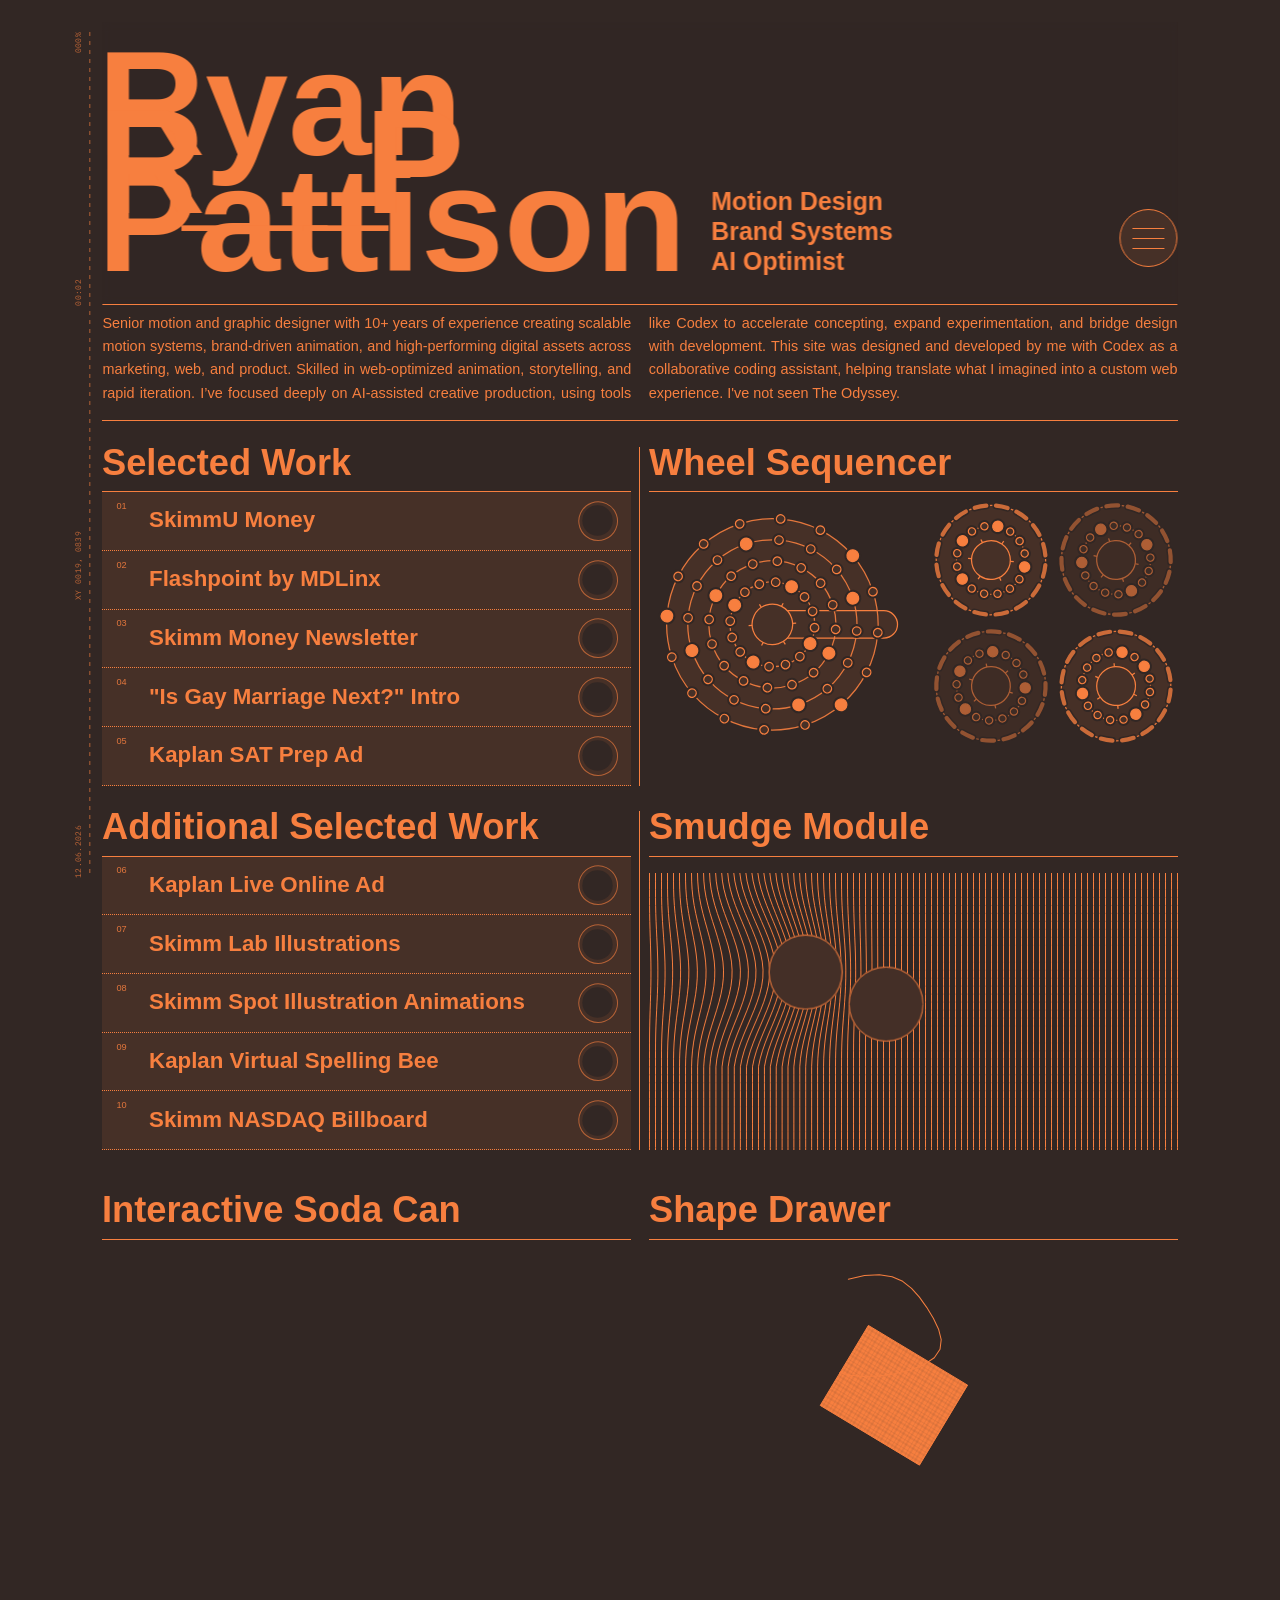
==== index.html @ eb26ec0b "Load Scroll" ====
<!DOCTYPE html>
<html lang="en" class="fonts-loading">
  <head>
    <meta charset="UTF-8" />
    <meta name="viewport" content="width=device-width, initial-scale=1.0" />
    <title>Ryan Pattison, Motion Graphic Designer</title>
    <meta
      name="description"
      content="Ryan Pattison is a motion graphic designer working across motion design, graphic design, and visual direction."
    />
    <meta property="og:title" content="Ryan Pattison, Motion Graphic Designer" />
    <meta
      property="og:description"
      content="Motion design, graphic design, and visual direction portfolio by Ryan Pattison."
    />
    <meta property="og:type" content="website" />
    <meta name="twitter:card" content="summary" />
    <meta name="twitter:title" content="Ryan Pattison, Motion Graphic Designer" />
    <meta
      name="twitter:description"
      content="Motion design, graphic design, and visual direction portfolio by Ryan Pattison."
    />
    <link rel="preconnect" href="https://fonts.googleapis.com" />
    <link rel="preconnect" href="https://fonts.gstatic.com" crossorigin />
    <link href="https://fonts.googleapis.com/css2?family=Inter:wght@400;700&display=swap" rel="stylesheet" />
    <link rel="stylesheet" href="./styles.css?v=safari-masthead-simplified-20260729m" />
    <script>
      (() => {
        const reveal = () => document.documentElement.classList.remove("fonts-loading");
        if (!document.fonts?.load) {
          reveal();
          return;
        }
        Promise.race([
          document.fonts.load('700 1em "Helvetica Neue"'),
          new Promise((resolve) => setTimeout(resolve, 1200)),
        ]).then(reveal, reveal);
      })();
    </script>
    <script src="./script.js?v=initial-scroll-reset-20260904a" defer></script>
    <script src="./cylinder-stage.bundle.js?v=restored-wireframe-bundle-20260714j" defer></script>
  </head>
  <body class="palette-enter">
    <main class="page" aria-label="Ryan Pattison vertical field prototype">
      <header class="masthead">
        <div class="masthead-copy">
          <h1>
            <span class="title-full">
              <span class="title-line title-line-ryan">Ryan</span>
              <span class="title-line title-line-pattison">Pattison</span>
            </span>
            <span class="title-compact" aria-hidden="true">R___P</span>
          </h1>
          <p>
            <span>Motion Design</span>
            <span>Brand Systems</span>
            <span>AI Optimist</span>
          </p>
          <button class="home-intro-toggle home-intro-toggle-inline" type="button" aria-expanded="false" aria-controls="home-intro-copy">
            <span class="home-intro-toggle-label">Bio</span>
            <span aria-hidden="true"></span>
            <span class="visually-hidden">Read more</span>
          </button>
        </div>
        <nav class="site-nav" aria-label="Site controls">
          <div class="palette-switcher" aria-label="Color schemes">
            <button
              class="palette-swatch"
              type="button"
              aria-label="Teal color scheme"
              aria-pressed="false"
              data-bg="#c4bcb0"
              data-ink="#3d3a35"
              data-line="#5b8b87"
            >
              <span style="background: #5b8b87"></span>
            </button>
            <button
              class="palette-swatch"
              type="button"
              aria-label="Clay color scheme"
              aria-pressed="false"
              data-bg="#b58f81"
              data-ink="#3d3a35"
              data-line="#3d3a35"
              style="background: #b58f81"
            >
              <span style="background: #3d3a35"></span>
            </button>
            <button
              class="palette-swatch"
              type="button"
              aria-label="Charcoal color scheme"
              aria-pressed="false"
              data-bg="#3b3a35"
              data-ink="#c4bcb0"
              data-line="#c4bcb0"
              data-glow="false"
              style="background: #3b3a35"
            >
              <span style="background: #c4bcb0"></span>
            </button>
            <button
              class="palette-swatch"
              type="button"
              aria-label="Gold color scheme"
              aria-pressed="true"
              data-bg="#322724"
              data-ink="#F77F3F"
              data-line="#F77F3F"
              style="background: #322724"
            >
              <span style="background: #F77F3F"></span>
            </button>
            <button
              class="palette-swatch"
              type="button"
              aria-label="Blue color scheme"
              aria-pressed="false"
              data-bg="#3152ca"
              data-ink="#d7d6d1"
              data-line="#d7d6d1"
              data-headline="#f8e86a"
              data-glow="false"
              style="background: #3152ca"
            >
              <span style="background: #f8e86a"></span>
            </button>
          </div>

          <button class="nav-menu" type="button" aria-label="Open site navigation" aria-expanded="false" aria-controls="site-menu-panel">
            <span></span>
            <span></span>
            <span></span>
          </button>
        </nav>
      </header>

      <section class="home-intro" aria-label="Ryan Pattison bio">
        <p id="home-intro-copy">
          Senior motion and graphic designer with 10+ years of experience creating scalable motion systems,
          brand-driven animation, and high-performing digital assets across marketing, web, and product. Skilled in
          web-optimized animation, storytelling, and rapid iteration. I’ve focused deeply on AI-assisted creative
          production, using tools like Codex to accelerate concepting, expand experimentation, and bridge design with
          development. This site was designed and developed by me with Codex as a collaborative coding assistant, helping
          translate what I imagined into a custom web experience. I've not seen The Odyssey.
        </p>
        <button class="home-intro-toggle home-intro-toggle-bottom" type="button" aria-expanded="false" aria-controls="home-intro-copy">
          <span aria-hidden="true"></span>
          <span class="visually-hidden">Read more</span>
        </button>
      </section>

      <section class="home-intro-shelf" aria-hidden="true">
        <div class="home-intro-shelf-roles">Motion Design, Brand Systems, AI Optimist</div>
        <div class="home-intro-shelf-bio">
          <p>
            <span>Senior motion and graphic designer with 10+ years of experience creating scalable</span>
            <span>motion systems, brand-driven animation, and high-performing digital assets across</span>
            <span>marketing, web, and product. Skilled in animation, storytelling, and rapid iteration.</span>
          </p>
          <p>
            <span>I’ve focused on AI-assisted creative production, using Codex to bridge design with</span>
            <span>development. This site was designed and developed by me with Codex, helping</span>
            <span>translate what I imagined into a custom web experience. I've not seen The Odyssey.</span>
          </p>
        </div>
      </section>

      <div class="home-feature-row">
        <section class="home-selected-list" aria-label="Selected work list">
          <div class="selected-work-heading home-selected-heading" aria-hidden="true">
            <h2 data-static-heading="true">Selected Work</h2>
          </div>

          <div class="home-selected-list-items">
            <a class="home-selected-list-item" href="./project.html?project=skimmu-money">
              <span class="home-selected-list-number">01</span>
              <span class="home-selected-list-title">SkimmU Money</span>
              <figure class="secondary-project-preview home-selected-preview" aria-hidden="true">
                <div class="secondary-project-preview-media"></div>
                <svg viewBox="0 0 100 100">
                  <circle class="preview-ring-trail" cx="50" cy="50" r="48"></circle>
                  <circle class="preview-ring-main" cx="50" cy="50" r="48"></circle>
                </svg>
              </figure>
            </a>
            <a class="home-selected-list-item" href="./project.html?project=flashpoint-mdlinx">
              <span class="home-selected-list-number">02</span>
              <span class="home-selected-list-title">Flashpoint by MDLinx</span>
              <figure class="secondary-project-preview home-selected-preview" aria-hidden="true">
                <div class="secondary-project-preview-media"></div>
                <svg viewBox="0 0 100 100">
                  <circle class="preview-ring-trail" cx="50" cy="50" r="48"></circle>
                  <circle class="preview-ring-main" cx="50" cy="50" r="48"></circle>
                </svg>
              </figure>
            </a>
            <a class="home-selected-list-item" href="./project.html?project=skimm-money-newsletter">
              <span class="home-selected-list-number">03</span>
              <span class="home-selected-list-title">Skimm Money Newsletter</span>
              <figure class="secondary-project-preview home-selected-preview" aria-hidden="true">
                <div class="secondary-project-preview-media"></div>
                <svg viewBox="0 0 100 100">
                  <circle class="preview-ring-trail" cx="50" cy="50" r="48"></circle>
                  <circle class="preview-ring-main" cx="50" cy="50" r="48"></circle>
                </svg>
              </figure>
            </a>
            <a class="home-selected-list-item" href="./project.html?project=interface-studies">
              <span class="home-selected-list-number">04</span>
              <span class="home-selected-list-title">"Is Gay Marriage Next?" Intro</span>
              <figure class="secondary-project-preview home-selected-preview" aria-hidden="true">
                <div class="secondary-project-preview-media"></div>
                <svg viewBox="0 0 100 100">
                  <circle class="preview-ring-trail" cx="50" cy="50" r="48"></circle>
                  <circle class="preview-ring-main" cx="50" cy="50" r="48"></circle>
                </svg>
              </figure>
            </a>
            <a class="home-selected-list-item" href="./project.html?project=launch-cutdowns">
              <span class="home-selected-list-number">05</span>
              <span class="home-selected-list-title">Kaplan SAT Prep Ad</span>
              <figure class="secondary-project-preview home-selected-preview" aria-hidden="true">
                <div class="secondary-project-preview-media"></div>
                <svg viewBox="0 0 100 100">
                  <circle class="preview-ring-trail" cx="50" cy="50" r="48"></circle>
                  <circle class="preview-ring-main" cx="50" cy="50" r="48"></circle>
                </svg>
              </figure>
            </a>
          </div>
        </section>

        <section class="home-additional-list" aria-label="Additional selected work list">
          <div class="selected-work-heading home-selected-heading" aria-hidden="true">
            <h2 data-static-heading="true">Additional Selected Work</h2>
          </div>

          <div class="home-selected-list-items">
            <a class="home-selected-list-item" href="./project.html?project=social-system">
              <span class="home-selected-list-number">06</span>
              <span class="home-selected-list-title">Kaplan Live Online Ad</span>
              <figure class="secondary-project-preview home-selected-preview" aria-hidden="true">
                <div class="secondary-project-preview-media"></div>
                <svg viewBox="0 0 100 100">
                  <circle class="preview-ring-trail" cx="50" cy="50" r="48"></circle>
                  <circle class="preview-ring-main" cx="50" cy="50" r="48"></circle>
                </svg>
              </figure>
            </a>
            <a class="home-selected-list-item" href="./project.html?project=brand-transitions">
              <span class="home-selected-list-number">07</span>
              <span class="home-selected-list-title">Skimm Lab Illustrations</span>
              <figure class="secondary-project-preview home-selected-preview" aria-hidden="true">
                <div class="secondary-project-preview-media"></div>
                <svg viewBox="0 0 100 100">
                  <circle class="preview-ring-trail" cx="50" cy="50" r="48"></circle>
                  <circle class="preview-ring-main" cx="50" cy="50" r="48"></circle>
                </svg>
              </figure>
            </a>
            <a class="home-selected-list-item" href="./project.html?project=event-graphics">
              <span class="home-selected-list-number">08</span>
              <span class="home-selected-list-title">Skimm Spot Illustration Animations</span>
              <figure class="secondary-project-preview home-selected-preview" aria-hidden="true">
                <div class="secondary-project-preview-media"></div>
                <svg viewBox="0 0 100 100">
                  <circle class="preview-ring-trail" cx="50" cy="50" r="48"></circle>
                  <circle class="preview-ring-main" cx="50" cy="50" r="48"></circle>
                </svg>
              </figure>
            </a>
            <a class="home-selected-list-item" href="./project.html?project=kaplan-virtual-spelling-bee">
              <span class="home-selected-list-number">09</span>
              <span class="home-selected-list-title">Kaplan Virtual Spelling Bee</span>
              <figure class="secondary-project-preview home-selected-preview" aria-hidden="true">
                <div class="secondary-project-preview-media"></div>
                <svg viewBox="0 0 100 100">
                  <circle class="preview-ring-trail" cx="50" cy="50" r="48"></circle>
                  <circle class="preview-ring-main" cx="50" cy="50" r="48"></circle>
                </svg>
              </figure>
            </a>
            <a class="home-selected-list-item" href="./project.html?project=editorial-motion">
              <span class="home-selected-list-number">10</span>
              <span class="home-selected-list-title">Skimm NASDAQ Billboard</span>
              <figure class="secondary-project-preview home-selected-preview" aria-hidden="true">
                <div class="secondary-project-preview-media"></div>
                <svg viewBox="0 0 100 100">
                  <circle class="preview-ring-trail" cx="50" cy="50" r="48"></circle>
                  <circle class="preview-ring-main" cx="50" cy="50" r="48"></circle>
                </svg>
              </figure>
            </a>
          </div>
        </section>

        <section class="home-wheel-module" aria-label="Wheel sequencer preview">
          <div class="selected-work-heading home-selected-heading" aria-hidden="true">
            <h2 data-static-heading="true">Wheel Sequencer</h2>
          </div>

          <a class="home-wheel-preview" href="./circular-drum-machine.html" aria-label="Open Wheel Sequencer">
            <div class="home-wheel-preview-canvas" data-wheel-preview aria-hidden="true"></div>
          </a>
        </section>

        <section class="home-selected-work" aria-label="Smudge module">
          <div class="selected-work-heading home-selected-heading" aria-hidden="true">
            <h2 data-static-heading="true"><a href="./smudge-module.html">Smudge Module</a></h2>
          </div>

          <section
            class="line-field"
            aria-label="Open Smudge Module"
            role="link"
            tabindex="0"
            data-smudge-link="./smudge-module.html"
          >
            <canvas class="smudge-canvas" aria-hidden="true"></canvas>
            <button class="portfolio-puck portfolio-puck-one home-smudge-puck" type="button" draggable="false" aria-label="Interactive smudge puck 1">
              <span class="puck-shell" aria-hidden="true"></span>
            </button>
            <button class="portfolio-puck portfolio-puck-two home-smudge-puck" type="button" draggable="false" aria-label="Interactive smudge puck 2">
              <span class="puck-shell" aria-hidden="true"></span>
            </button>
          </section>
        </section>

        <section class="playground-grid home-playground-grid" aria-label="Interactive studies">
          <section class="home-playground-module" aria-label="Interactive Soda Can">
            <div class="selected-work-heading home-selected-heading" aria-hidden="true">
              <h2 data-static-heading="true">Interactive Soda Can</h2>
            </div>

            <a class="playground-tile can-field" href="./wireframe-cylinder.html" aria-label="Open soda can playground" data-cylinder-mode="preview">
              <span class="playground-type-label" aria-hidden="true" style="--type-ch: 20ch; --type-steps: 20;">
                <span class="playground-type-text">Interactive Soda Can</span>
              </span>
              <canvas class="cylinder-canvas" aria-label="Rotating soda can preview"></canvas>
            </a>
          </section>

          <section class="home-playground-module" aria-label="Shape Drawer">
            <div class="selected-work-heading home-selected-heading" aria-hidden="true">
              <h2 data-static-heading="true">Shape Drawer</h2>
            </div>

            <a class="playground-tile shape-field" href="./shape-drawer.html" aria-label="Open shape drawing playground" data-shape-mode="preview">
              <span class="playground-type-label" aria-hidden="true" style="--type-ch: 12ch;">
                <span class="playground-type-text">Shape Drawer</span>
              </span>
              <svg class="shape-svg shape-preview-svg" aria-hidden="true" viewBox="0 0 360 360">
                <defs class="shape-preview-fallback">
                  <pattern id="shape-preview-pixel-fill" width="8" height="8" patternUnits="userSpaceOnUse">
                    <rect class="shape-pixel-fill-base" width="8" height="8"></rect>
                    <path class="shape-pixel-fill-grid" d="M0 0H8M0 0V8M4 0V8M0 4H8"></path>
                  </pattern>
                </defs>
                <path class="shape-preview-fallback shape-preview-trace shape-preview-trace-one" d="M78 103 L156 241 L20 239 L78 103"></path>
                <polygon class="shape-preview-fallback shape-preview-object shape-preview-object-one" points="78,103 156,241 20,239"></polygon>
                <path class="shape-preview-fallback shape-preview-trace shape-preview-trace-two" d="M212 84 L308 84 L309 180 L211 180 L212 84"></path>
                <rect class="shape-preview-fallback shape-preview-object shape-preview-object-two" x="211" y="84" width="98" height="96"></rect>
                <path class="shape-preview-fallback shape-preview-trace shape-preview-trace-three" d="M227 250 C232 212 286 201 308 231 C336 270 296 314 253 296 C235 288 223 271 227 250"></path>
                <ellipse class="shape-preview-fallback shape-preview-object shape-preview-object-three" cx="270" cy="255" rx="44" ry="42"></ellipse>
              </svg>
            </a>
          </section>
        </section>
      </div>
    </main>
    <span class="mobile-menu-mark" aria-hidden="true">
      <span></span>
      <span></span>
      <span></span>
    </span>
  </body>
</html>
---- styles.css ----
:root {
  --bg: #322724;
  --ink: #F77F3F;
  --line: #F77F3F;
  --headline: var(--line);
  --display-font: "Helvetica Neue", Helvetica, Arial, sans-serif;
  --body-font: "Helvetica Neue", Helvetica, Arial, sans-serif;
  --display-weight: 700;
  --stroke: 1px;
  --project-info-heading-size: clamp(1.561rem, 2.779vw, 2.779rem);
  --page-x: clamp(28px, 8vw, 132px);
  --page-top: clamp(54px, 5vw, 82px);
  --masthead-top: clamp(12px, 2vw, 22px);
  --masthead-spacer: clamp(96px, 10vw, 132px);
  --content-overhang: clamp(22px, 2.8vw, 48px);
  --line-step: clamp(5px, 0.48vw, 7px);
  --line-field-right-inset: 0px;
  --home-marquee-reclaim: clamp(58px, 5.7vw, 78px);
  --drum-clickable-fill: #463027;
  --masthead-frame-inset: clamp(10px, 1.05vw, 18px);
  --mobile-masthead-frame-inset: clamp(8px, 2.4vw, 12px);
}


@font-face {
  font-family: "IBM Plex Sans Variable";
  src: url("./assets/fonts/IBMPlexSans-VariableFont_wdth,wght.ttf") format("truetype");
  font-weight: 100 700;
  font-stretch: 75% 100%;
  font-style: normal;
  font-display: swap;
}

@font-face {
  font-family: "IBM Plex Mono";
  src: url("./assets/fonts/IBMPlexMono-Regular.ttf") format("truetype");
  font-weight: 400;
  font-style: normal;
  font-display: swap;
}

* {
  box-sizing: border-box;
}

html {
  min-height: 100%;
  overflow-x: clip;
  scrollbar-color: var(--line) var(--bg);
  scrollbar-width: thin;
}

::-webkit-scrollbar {
  width: 12px;
}

::-webkit-scrollbar-track {
  background: var(--bg);
}

::-webkit-scrollbar-thumb {
  border: 3px solid var(--bg);
  border-radius: 0;
  background: var(--line);
}

::-webkit-scrollbar-thumb:hover {
  background: var(--headline);
}

body {
  min-height: 100vh;
  margin: 0;
  overflow-x: clip;
  background: var(--bg);
  color: var(--ink);
  font-family: var(--body-font);
  font-weight: 400;
  transition: background-color 280ms ease;
}

h1,
h2,
h3,
.project-sticky-title,
.additional-creative h3 {
  -webkit-font-smoothing: antialiased;
  -moz-osx-font-smoothing: grayscale;
}

html.fonts-loading h1,
html.fonts-loading .masthead-copy p,
html.fonts-loading .selected-work-heading h2,
html.fonts-loading .site-menu-title,
html.fonts-loading .puck-label,
html.fonts-loading .playground-type-label,
html.fonts-loading .project-build-title,
html.fonts-loading .project-compact-title,
html.fonts-loading .project-hero h2,
html.fonts-loading .project-device-heading,
html.fonts-loading .project-process h3,
html.fonts-loading .module-one-process-title,
html.fonts-loading .project-overview-copy h3,
html.fonts-loading .module-one-title,
html.fonts-loading .additional-creative h3 {
  visibility: hidden;
}

.page {
  width: min(100% - (var(--page-x) * 2), 1320px);
  margin: 0 auto;
  padding: var(--page-top) 0 clamp(48px, 7vw, 96px);
}

.page > :not(.masthead) {
  width: 100%;
  margin-right: 0;
  margin-left: 0;
}

.data-rail {
  position: fixed;
  left: calc((100vw - min(100% - (var(--page-x) * 2), 1320px)) / 2 - clamp(10px, 1.1vw, 18px) - 5px);
  top: var(--data-rail-top, var(--masthead-top));
  height: var(--data-rail-initial-height, calc(100svh - var(--data-rail-top, var(--masthead-top)) - var(--masthead-top)));
  z-index: 12;
  display: flex;
  flex-direction: column;
  align-items: center;
  justify-content: space-between;
  color: var(--line);
  font-family: "IBM Plex Mono", "Courier New", monospace;
  font-size: clamp(0.48rem, 0.58vw, 0.62rem);
  font-weight: 400;
  letter-spacing: 0.04em;
  line-height: 1;
  opacity: 0.72;
  pointer-events: none;
  text-transform: none;
  transform: translateX(-100%);
  transition:
    color 280ms ease,
    opacity 180ms ease;
}

.data-rail::after {
  content: "";
  position: absolute;
  top: 0;
  right: calc(clamp(10px, 1.1vw, 18px) * -0.5);
  width: var(--stroke);
  height: 100%;
  background: repeating-linear-gradient(
    to bottom,
    var(--line) 0 4px,
    transparent 4px 9px
  );
  background-size: var(--stroke) 9px;
  opacity: 0.9;
  animation: data-rail-dash-flow 900ms linear infinite;
}

.data-rail span {
  display: block;
  height: auto;
  text-orientation: mixed;
  writing-mode: vertical-rl;
  transform: rotate(180deg);
  white-space: nowrap;
}

@keyframes data-rail-dash-flow {
  to {
    background-position: 0 9px;
  }
}

.masthead {
  position: fixed;
  top: var(--masthead-top);
  left: 50%;
  z-index: 10;
  display: flex;
  width: min(100% - (var(--page-x) * 2), 1320px);
  align-items: center;
  justify-content: space-between;
  gap: clamp(16px, 2.4vw, 32px);
  min-height: clamp(58px, 6vw, 78px);
  margin: 0 0 clamp(12px, 2vw, 22px);
  padding: clamp(8px, 1.1vw, 15px) 0;
  border-top: 0;
  border-bottom: var(--stroke) solid var(--line);
  background: color-mix(in srgb, var(--bg) 75%, transparent);
  backdrop-filter: blur(5px);
  -webkit-backdrop-filter: blur(5px);
  backface-visibility: hidden;
  contain: layout paint;
  isolation: isolate;
  transition:
    background-color 280ms ease,
    border-color 280ms ease,
    min-height 360ms cubic-bezier(0.76, 0, 0.24, 1),
    padding 360ms cubic-bezier(0.76, 0, 0.24, 1);
  transform: translate3d(-50%, 0, 0);
  will-change: min-height, padding;
}

body.is-scrolled .masthead {
  top: var(--masthead-top);
  min-height: 0;
  padding: clamp(9px, 1.15vw, 14px) 0;
  border-top: var(--stroke) solid var(--line);
}

body:not(.project-page):not(.playground-page).is-scrolled .masthead {
  min-height: clamp(72px, 7.4vw, 98px);
  padding: clamp(10px, 1.25vw, 16px) 0;
}

body:not(.project-page):not(.playground-page) {
  --masthead-spacer: clamp(175px, calc(27vw - 35px), 345px);
}

body:not(.project-page):not(.playground-page):not(.is-scrolled) .masthead {
  min-height: clamp(145px, calc(26vw - 35px), 315px);
  align-items: end;
  padding: clamp(8px, 1vw, 14px) 0 clamp(18px, 2vw, 28px);
}

body:not(.project-page):not(.playground-page):not(.is-scrolled) .masthead-copy {
  align-items: end;
  gap: clamp(15px, 2vw, 24px);
  overflow: visible;
}

body:not(.project-page):not(.playground-page):not(.is-scrolled) h1 {
  flex: 0 0 7.15ch;
  width: 7.15ch;
  font-size: clamp(4.55rem, 12.28vw, 11.09rem);
  line-height: 0.78;
  white-space: normal;
}

body:not(.project-page):not(.playground-page):not(.is-scrolled) .title-full {
  display: block;
  width: 7.15ch;
}

body:not(.project-page):not(.playground-page):not(.is-scrolled) .masthead-copy p {
  flex: 0 1 clamp(320px, 32vw, 480px);
  display: grid;
  gap: 0.12em;
  padding-bottom: 0.36em;
  overflow: visible;
  font-size: clamp(1.16rem, 1.95vw, 1.67rem);
  line-height: 1.08;
  text-overflow: clip;
  white-space: normal;
  transform: translate(12px, 5px);
}

body:not(.project-page):not(.playground-page):not(.is-scrolled) .masthead-copy p span {
  display: block;
}

body:not(.project-page):not(.playground-page):not(.is-scrolled) .site-nav {
  align-self: end;
  padding-bottom: clamp(6px, 0.9vw, 14px);
}

.home-intro {
  margin: 0 0 max(0px, calc(clamp(18px, 2vw, 32px) - 15px));
  padding: 0 0 clamp(12px, 1.2vw, 20px);
  border-bottom: var(--stroke) solid var(--line);
  transition:
    transform 360ms cubic-bezier(0.76, 0, 0.24, 1),
    opacity 240ms ease;
  transform-origin: center top;
}

.home-intro p {
  column-count: 2;
  column-gap: clamp(17px, 1.38vw, 24px);
  margin: 0;
  color: var(--line);
  font-family: var(--body-font);
  font-size: clamp(0.847rem, 1.127vw, 1.059rem);
  font-weight: 400;
  line-height: 1.62;
  letter-spacing: 0;
  text-align: justify;
  text-align-last: left;
  text-justify: inter-word;
}

.home-intro-toggle {
  display: none;
}

.home-intro-shelf {
  position: fixed;
  top: calc(var(--masthead-bottom) - var(--stroke));
  left: var(--masthead-left, var(--page-x));
  z-index: 44;
  width: var(--masthead-width, 1320px);
  margin: 0;
  display: grid;
  grid-template-columns: max-content max-content;
  gap: clamp(16px, 1.2vw, 24px);
  align-items: center;
  justify-content: start;
  min-height: clamp(58px, 4.45vw, 76px);
  padding: clamp(11px, 1.05vw, 16px) 0 clamp(13px, 1.18vw, 18px);
  border-top: 0;
  border-bottom: var(--stroke) solid var(--line);
  background: color-mix(in srgb, var(--bg) 75%, transparent);
  backdrop-filter: blur(5px);
  -webkit-backdrop-filter: blur(5px);
  backface-visibility: hidden;
  contain: layout paint;
  isolation: isolate;
  overflow: hidden;
  opacity: 0;
  pointer-events: none;
  transform: translateY(-8px);
  transition:
    opacity 220ms ease,
    transform 360ms cubic-bezier(0.76, 0, 0.24, 1);
}

.home-intro-shelf-roles {
  display: block;
  color: var(--line);
  font-family: var(--display-font);
  font-size: clamp(1.06rem, 1.62vw, 1.48rem);
  font-weight: 700;
  line-height: 1.05;
  letter-spacing: 0;
  white-space: nowrap;
  opacity: 0.98;
}

.home-intro-shelf-bio {
  display: grid;
  grid-template-columns: repeat(2, max-content);
  gap: clamp(10px, 0.9vw, 16px);
  width: auto;
  max-height: none;
  overflow: hidden;
  opacity: 0.95;
}

.home-intro-shelf-bio p {
  margin: 0;
  color: var(--line);
  font-family: var(--body-font);
  font-size: clamp(0.18rem, 0.25vw, 0.27rem);
  font-weight: 400;
  line-height: 1.12;
  letter-spacing: 0;
  text-align: justify;
  text-align-last: left;
  text-justify: inter-word;
  overflow: hidden;
}

.home-intro-shelf-bio p span {
  display: block;
  width: 100%;
  text-align: justify;
  text-align-last: justify;
  text-justify: inter-word;
  white-space: nowrap;
}

.home-intro-shelf-bio p:last-child span:last-child {
  text-align-last: left;
}

html.is-safari .masthead {
  transition:
    background-color 220ms ease,
    border-color 220ms ease;
  will-change: auto;
}

html.is-safari .home-intro-shelf {
  transition:
    opacity 240ms ease,
    transform 280ms cubic-bezier(0.76, 0, 0.24, 1);
  will-change: opacity, transform;
}

html.is-safari .title-full,
html.is-safari .title-compact,
html.is-safari h1,
html.is-safari .masthead-copy p,
html.is-safari .site-nav,
html.is-safari .nav-menu {
  transition-duration: 280ms;
}

html.is-safari body.is-safari-restoring-home:not(.project-page):not(.playground-page) .masthead {
  align-items: end;
}

html.is-safari body.is-safari-restoring-home:not(.project-page):not(.playground-page) .masthead-copy {
  align-items: end;
}

html.is-safari body.is-safari-restoring-home:not(.project-page):not(.playground-page) h1 {
  line-height: 0.78 !important;
  transform: translate3d(0, 0, 0) !important;
  transition: none;
}

html.is-safari body.is-safari-restoring-home:not(.project-page):not(.playground-page) .title-full {
  opacity: 1 !important;
  line-height: inherit !important;
  transform: translate3d(0, 0, 0) scale(1) !important;
  transition:
    opacity 160ms ease,
    transform 300ms cubic-bezier(0.76, 0, 0.24, 1);
}

html.is-safari body.is-safari-restoring-home:not(.project-page):not(.playground-page) .title-compact {
  opacity: 0 !important;
  transform: translate3d(0, 0, 0) scale(0.78) !important;
  transition:
    opacity 140ms ease,
    transform 240ms cubic-bezier(0.76, 0, 0.24, 1);
}

html.is-safari body.is-safari-restoring-home:not(.project-page):not(.playground-page) .site-nav {
  align-self: end;
}

@media (min-width: 901px) {
  html.is-safari body:not(.project-page):not(.playground-page).is-scrolled .masthead {
    height: clamp(72px, 7.4vw, 98px);
    min-height: clamp(72px, 7.4vw, 98px);
  }

  html.is-safari body.is-scrolled:not(.project-page):not(.playground-page):not(.drum-page) .home-intro-shelf {
    top: calc(var(--masthead-top) + clamp(72px, 7.4vw, 98px)) !important;
  }

  html.is-safari body.is-safari-restoring-home:not(.project-page):not(.playground-page) .masthead {
    height: clamp(145px, calc(26vw - 35px), 315px);
    max-height: clamp(145px, calc(26vw - 35px), 315px);
    overflow: hidden;
  }
}

@media (min-width: 1025px) {
  html.is-safari body.is-safari-restoring-home:not(.project-page):not(.playground-page) h1 {
    transform: translate3d(-5px, 0, 0) !important;
  }

  html.is-safari body.is-safari-restoring-home:not(.project-page):not(.playground-page) .masthead {
    height: clamp(138px, calc(24.7vw - 33px), 299px);
    max-height: clamp(138px, calc(24.7vw - 33px), 299px);
  }
}

.home-feature-row {
  --home-module-gap: clamp(17px, 1.38vw, 24px);
  display: grid;
  grid-template-columns: minmax(0, 1fr) minmax(0, 1fr);
  column-gap: var(--home-module-gap);
  row-gap: clamp(20px, 2.2vw, 36px);
  align-items: start;
  margin-top: 0;
}

.home-selected-list,
.home-additional-list {
  position: relative;
  grid-column: 1;
  width: 100%;
}

.home-selected-list::after,
.home-additional-list::after {
  content: "";
  position: absolute;
  top: 0;
  right: calc(var(--home-module-gap) / -2);
  bottom: 0;
  width: var(--stroke);
  background: var(--line);
  pointer-events: none;
}

.home-selected-list {
  grid-row: 1;
  transform: translateY(15px);
}

.home-additional-list {
  grid-row: 2;
}

.home-selected-work {
  grid-column: 2;
  grid-row: 2;
  align-self: stretch;
  display: flex;
  flex-direction: column;
  width: 100%;
  margin-top: 0;
}

.home-wheel-module {
  grid-column: 2;
  grid-row: 1;
  width: 100%;
  transform: translateY(15px);
}

.home-playground-grid {
  grid-column: 1 / -1;
  grid-row: 3;
}

.selected-work-heading.home-selected-heading {
  display: block;
  margin: 0 0 clamp(8px, 0.9vw, 14px);
  padding: 0;
  border: 0;
  background: none;
  overflow: visible;
}

.selected-work-heading.home-selected-heading h2 {
  display: block;
  width: auto;
  min-width: 0;
  color: var(--line);
  font-size: clamp(1.592rem, 2.834vw, 2.834rem);
  animation: none;
}

.selected-work-heading.home-selected-heading h2 a {
  color: inherit;
  text-decoration: none;
}

.home-selected-list-items {
  display: grid;
  gap: 0;
  border-top: var(--stroke) solid var(--line);
}

.home-selected-list-item {
  position: relative;
  display: grid;
  grid-template-columns: clamp(18px, 1.7vw, 26px) minmax(0, 1fr) clamp(28px, 3.2vw, 40px);
  gap: clamp(8px, 0.85vw, 14px);
  align-items: center;
  min-height: clamp(33px, 3.75vw, 50px);
  padding: clamp(6px, 0.68vw, 10px) 13px clamp(6px, 0.68vw, 10px) 14px;
  border-bottom: var(--stroke) dotted var(--line);
  background: var(--drum-clickable-fill, #463027);
  color: var(--line);
  text-decoration: none;
  overflow: hidden;
  cursor: pointer;
}

.home-selected-list-item::before,
.home-selected-list-item::after {
  content: "";
  position: absolute;
  inset: 0;
  z-index: 0;
  background:
    repeating-linear-gradient(
      90deg,
      color-mix(in srgb, var(--line) 18%, transparent) 0 var(--stroke),
      transparent var(--stroke) var(--line-step)
    );
  clip-path: inset(0 100% 0 0);
  opacity: 0;
  pointer-events: none;
}

.home-selected-list-item::after {
  background:
    repeating-linear-gradient(
      90deg,
      transparent 0 calc(var(--line-step) * 0.5),
      color-mix(in srgb, var(--line) 12%, transparent) calc(var(--line-step) * 0.5) calc(var(--line-step) * 0.5 + var(--stroke)),
      transparent calc(var(--line-step) * 0.5 + var(--stroke)) var(--line-step)
    );
}

.home-selected-list-item > * {
  position: relative;
  z-index: 1;
}

.home-selected-list-title {
  display: block;
  min-width: 0;
  overflow-wrap: anywhere;
  font-family: var(--display-font);
  font-size: clamp(0.918rem, 1.743vw, 1.743rem);
  font-weight: var(--display-weight);
  line-height: 0.94;
  letter-spacing: 0;
  transform: scale(1);
  transform-origin: left center;
  transition: transform 620ms cubic-bezier(0.76, 0, 0.24, 1);
}

.home-selected-list-number {
  align-self: start;
  display: block;
  padding-top: 0.12em;
  font-family: "Helvetica Neue", Helvetica, Arial, sans-serif;
  font-size: clamp(0.4rem, 0.72vw, 0.72rem);
  font-weight: 300;
  line-height: 1;
  color: var(--line);
  opacity: 0.88;
  letter-spacing: 0;
}

.home-selected-preview {
  justify-self: end;
  grid-column: 3;
  width: clamp(25px, 2.8vw, 36px);
  margin: 0;
}

.home-selected-list-item:hover,
.home-selected-list-item:focus-visible {
  outline: 0;
}

.home-selected-list-item:hover::before,
.home-selected-list-item:focus-visible::before {
  animation: selected-row-line-cascade 560ms cubic-bezier(0.76, 0, 0.24, 1) both;
}

.home-selected-list-item:hover::after,
.home-selected-list-item:focus-visible::after {
  animation: selected-row-line-cascade-offset 660ms cubic-bezier(0.76, 0, 0.24, 1) 80ms both;
}

.home-selected-list-item:hover .home-selected-list-title,
.home-selected-list-item:focus-visible .home-selected-list-title {
  transform: scale(0.94);
}

@keyframes selected-row-line-cascade {
  0% {
    clip-path: inset(0 100% 0 0);
    opacity: 0;
    transform: translateY(-12%);
  }

  18% {
    opacity: 1;
  }

  62% {
    transform: translateY(5%);
  }

  100% {
    clip-path: inset(0 0 0 0);
    opacity: 1;
    transform: translateY(0);
  }
}

@keyframes selected-row-line-cascade-offset {
  0% {
    clip-path: inset(0 100% 0 0);
    opacity: 0;
    transform: translateY(-22%) translateX(calc(var(--line-step) * 0.5));
  }

  24% {
    opacity: 1;
  }

  65% {
    transform: translateY(7%) translateX(calc(var(--line-step) * -0.2));
  }

  100% {
    clip-path: inset(0 0 0 0);
    opacity: 1;
    transform: translateY(0) translateX(0);
  }
}

.home-wheel-preview {
  display: block;
  width: 100%;
  height: clamp(260px, 24vw, 390px);
  border-top: var(--stroke) solid var(--line);
  color: var(--line);
  overflow: hidden;
  text-decoration: none;
  cursor: pointer;
}

.home-wheel-preview-canvas,
.home-wheel-preview-svg {
  display: block;
  width: 100%;
  height: 100%;
}

.home-wheel-preview-svg {
  overflow: visible;
}

.home-wheel-preview-ring,
.home-wheel-preview-halo,
.home-wheel-preview-note,
.home-wheel-preview-pad-halo,
.home-wheel-preview-pad,
.home-wheel-preview-handle,
.home-wheel-preview-cog circle,
.home-wheel-preview-cog line {
  vector-effect: non-scaling-stroke;
}

.home-wheel-preview-ring,
.home-wheel-preview-halo,
.home-wheel-preview-note,
.home-wheel-preview-pad-halo,
.home-wheel-preview-pad,
.home-wheel-preview-background,
.home-wheel-preview-cog circle,
.home-wheel-preview-cog line,
.home-wheel-preview-handle {
  stroke: currentColor;
  stroke-width: 1.25;
}

.home-wheel-preview-ring,
.home-wheel-preview-note,
.home-wheel-preview-pad-halo,
.home-wheel-preview-pad,
.home-wheel-preview-cog line {
  fill: none;
}

.home-wheel-preview-background {
  fill: var(--drum-clickable-fill, #463027);
  stroke: none;
}

.home-wheel-preview-cog circle {
  fill: var(--bg);
}

.home-wheel-preview-cog-drum circle {
  fill: var(--drum-clickable-fill, #463027);
}

.home-wheel-preview-cog-synth circle {
  fill: var(--drum-clickable-fill, #463027);
}

.home-wheel-preview-ring {
  opacity: 0.9;
}

.home-wheel-preview-note {
  fill: var(--drum-clickable-fill, #463027);
}

.home-wheel-preview-halo {
  fill: var(--bg);
  stroke: none;
}

.home-wheel-preview-note.is-active {
  fill: currentColor;
}

.home-wheel-preview-pad {
  stroke-linecap: round;
  stroke-width: 4.2;
  opacity: 0.78;
}

.home-wheel-preview-pad-halo {
  stroke: var(--bg);
  stroke-linecap: round;
  stroke-width: 7.2;
}

.home-wheel-preview-pad.is-active {
  stroke: currentColor;
  opacity: 1;
}

.home-wheel-preview-handle {
  fill: var(--drum-clickable-fill, #463027);
}

.home-wheel-preview-cog {
  color: var(--line);
}

.home-selected-work .line-field {
  --home-smudge-top-gap: 16px;
  flex: 1 1 auto;
  height: auto;
  min-height: clamp(170px, 18.2vw, 252px);
  border-top: var(--stroke) solid var(--line);
  overflow: hidden;
}

.home-selected-work .line-field[data-smudge-link] {
  cursor: pointer;
}

.home-selected-work .line-field[data-smudge-link]:focus-visible {
  outline: var(--stroke) solid var(--line);
  outline-offset: 4px;
}

.home-selected-work .smudge-canvas {
  left: 0;
  width: 100%;
}

.home-selected-work .portfolio-puck {
  --leader-length: clamp(42px, 6vw, 84px);
  --leader-run: clamp(30px, 4.3vw, 60px);
  width: clamp(54px, 6vw, 92px);
  padding: 0;
  border-color: transparent;
  font: inherit;
  appearance: none;
  cursor: grab;
}

.home-selected-work .portfolio-puck-one {
  left: 30%;
  top: 39%;
}

.home-selected-work .portfolio-puck-two {
  left: 67%;
  top: 64%;
}

.home-selected-work .portfolio-puck::before,
.home-selected-work .puck-label {
  display: none;
}

.home-selected-work .portfolio-puck::after {
  display: block;
  inset: -12%;
}

.home-selected-work .portfolio-puck:hover::after,
.home-selected-work .portfolio-puck:focus-visible::after {
  opacity: 1;
  scale: 1;
  animation: puck-orbit-ring 1800ms linear infinite;
}

.home-selected-work .puck-shell {
  background: color-mix(in srgb, var(--drum-clickable-fill, #463027) 88%, var(--bg));
  border-color: var(--line);
}

.smudge-page .masthead + .smudge-detail {
  margin-top: max(
    0px,
    calc(var(--masthead-spacer) + var(--masthead-top) - var(--page-top) - clamp(12px, 1vw, 20px))
  );
}

.smudge-detail {
  display: grid;
  gap: clamp(10px, 1.1vw, 18px);
}

.smudge-detail-copy {
  display: block;
  padding-bottom: clamp(8px, 0.9vw, 14px);
  border-bottom: var(--stroke) solid var(--line);
}

.smudge-detail-copy h2 {
  margin: 0;
  color: var(--line);
  font-family: var(--display-font);
  font-size: clamp(2.2rem, 5vw, 5.2rem);
  font-weight: var(--display-weight);
  line-height: 0.92;
  letter-spacing: 0;
}

.smudge-page .line-field {
  height: clamp(520px, calc(100svh - var(--masthead-bottom, 96px) - clamp(112px, 12vw, 180px)), 820px);
  min-height: 420px;
  overflow: hidden;
  touch-action: none;
}

.smudge-page .portfolio-puck {
  padding: 0;
  border-color: transparent;
  font: inherit;
  appearance: none;
}

.smudge-page .portfolio-puck::before,
.smudge-page .puck-label {
  display: none;
}

.smudge-page .puck-shell {
  background: color-mix(in srgb, var(--drum-clickable-fill, #463027) 88%, var(--bg));
  border-color: var(--line);
}

.smudge-page .portfolio-puck::after {
  inset: -12%;
}

@media (hover: none), (max-width: 700px) {
  .home-selected-work .portfolio-puck.is-puck-ready::after {
    animation:
      mobile-puck-orbit-on 360ms cubic-bezier(0.22, 1, 0.36, 1) calc(var(--puck-reveal-delay, 180ms) + 500ms) both,
      puck-orbit-ring 1800ms linear calc(var(--puck-reveal-delay, 180ms) + 860ms) infinite;
  }
}

@media (min-width: 1025px) {
  body:not(.project-page):not(.playground-page) {
    --masthead-spacer: clamp(166px, calc(25.65vw - 33px), 328px);
  }

  body:not(.project-page):not(.playground-page):not(.is-scrolled) .masthead {
    min-height: clamp(138px, calc(24.7vw - 33px), 299px);
  }

  body:not(.project-page):not(.playground-page):not(.is-scrolled) .masthead-copy {
    gap: 15px;
  }

  body:not(.project-page):not(.playground-page):not(.is-scrolled) h1 {
    font-size: clamp(4.323rem, 11.666vw, 10.536rem);
    transform: translateX(-5px);
  }

  body:not(.project-page):not(.playground-page):not(.is-scrolled) .masthead-copy p {
    transform: translateY(5px);
  }
}

@media (min-width: 901px) {
  body.is-scrolled:not(.project-page):not(.playground-page):not(.drum-page) .home-intro {
    opacity: 0;
    pointer-events: none;
    transform: translateY(-12px) scale(0.985);
  }

  body.is-scrolled:not(.project-page):not(.playground-page):not(.drum-page) .home-intro-shelf {
    opacity: 1;
    transform: translateY(0);
  }

  body.is-scrolled:not(.project-page):not(.playground-page):not(.drum-page) .masthead,
  body.is-scrolled:not(.project-page):not(.playground-page):not(.drum-page) .home-intro-shelf {
    border-right: var(--stroke) solid var(--line);
    border-left: var(--stroke) solid var(--line);
    padding-right: var(--masthead-frame-inset);
    padding-left: var(--masthead-frame-inset);
  }
}

@media (max-width: 900px) {
  .home-intro-shelf {
    display: none;
  }

  .home-intro {
    position: fixed;
    top: var(--masthead-bottom, calc(var(--masthead-top) + 112px));
    left: var(--masthead-left, var(--page-x));
    z-index: 39;
    width: var(--masthead-width, calc(var(--visual-width, 100vw) - (var(--page-x) * 2)));
    margin-bottom: 0;
    padding-bottom: 0;
    border-bottom: 0;
    opacity: 0;
    overflow: hidden;
    pointer-events: none;
    transform: translateY(-10px) scaleY(0.96);
    transform-origin: top right;
    clip-path: inset(0 0 100% 0);
    transition:
      clip-path 320ms cubic-bezier(0.76, 0, 0.24, 1),
      opacity 160ms ease,
      transform 320ms cubic-bezier(0.76, 0, 0.24, 1);
  }

  .home-intro.is-expanded,
  .home-intro.is-collapsing {
    margin-bottom: 0;
    padding: clamp(8px, 2.2vw, 12px) var(--mobile-masthead-frame-inset) clamp(12px, 2.8vw, 16px);
    border-right: var(--stroke) solid var(--line);
    border-left: var(--stroke) solid var(--line);
    border-bottom: var(--stroke) solid var(--line);
    background: color-mix(in srgb, var(--bg) 75%, transparent);
    backdrop-filter: blur(5px);
    -webkit-backdrop-filter: blur(5px);
    pointer-events: auto;
    max-height: calc(100dvh - var(--masthead-bottom, calc(var(--masthead-top) + 112px)) - 18px);
    overflow-y: auto;
  }

  .home-intro.is-expanded {
    opacity: 1;
    transform: translateY(0) scaleY(1);
    clip-path: inset(0 0 0 0);
  }

  .home-intro.is-collapsing {
    opacity: 0;
    pointer-events: none;
    transform: translateY(-10px) scaleY(0.96);
    clip-path: inset(0 0 100% 0);
  }

  .home-intro p {
    --home-intro-mobile-line-height: 1.62;
    column-count: 1;
    white-space: normal;
    overflow-wrap: normal;
    line-height: var(--home-intro-mobile-line-height);
    text-align: justify;
    text-align-last: left;
    text-justify: inter-word;
    max-height: 0;
    overflow: hidden;
    transition: opacity 180ms ease, transform 220ms cubic-bezier(0.76, 0, 0.24, 1);
    opacity: 0;
    transform: translateY(-6px);
  }

  .home-intro:not(.is-expanded) p {
    display: block;
    max-height: 0;
    overflow: hidden;
  }

  .home-intro:not(.is-expanded)::after {
    content: none;
  }

  .home-intro.is-expanded p,
  .home-intro.is-collapsing p {
    max-height: none;
    overflow: visible;
    opacity: 1;
    transform: translateY(0);
  }

  .home-intro-toggle {
    display: none;
    place-items: center;
    width: 28px;
    aspect-ratio: 1;
    margin: clamp(4px, 1.25vw, 6px) 0 0 auto;
    padding: 0;
    border: var(--stroke) solid var(--line);
    border-radius: 50%;
    background: var(--drum-clickable-fill, #463027);
    color: var(--line);
    cursor: pointer;
    position: relative;
    z-index: 2;
  }

  .home-intro:not(.is-expanded) .home-intro-toggle {
    display: none;
  }

  .home-intro.is-expanded .home-intro-toggle-bottom {
    display: none;
  }

  .home-intro-toggle span[aria-hidden="true"] {
    position: relative;
    display: block;
    width: 12px;
    height: 12px;
  }

  .home-intro-toggle-label {
    display: none;
  }

  .home-intro-toggle span[aria-hidden="true"]::before,
  .home-intro-toggle span[aria-hidden="true"]::after {
    content: "";
    position: absolute;
    left: 50%;
    top: 50%;
    width: 12px;
    height: var(--stroke);
    background: currentColor;
    transform: translate(-50%, -50%);
  }

  .home-intro-toggle span[aria-hidden="true"]::after {
    transform: translate(-50%, -50%) rotate(90deg);
    transition: transform 180ms ease;
  }

  .home-intro.is-expanded .home-intro-toggle span[aria-hidden="true"]::after {
    transform: translate(-50%, -50%) rotate(0deg);
  }

  .home-feature-row {
    grid-template-columns: 1fr;
    column-gap: 0;
  }

  .home-selected-list::after,
  .home-additional-list::after {
    display: none;
  }

  .home-selected-list,
  .home-additional-list,
  .home-wheel-module,
  .home-playground-grid {
    grid-column: 1;
    grid-row: auto;
  }

  .home-selected-list {
    order: 1;
  }

  .home-wheel-module {
    order: 2;
    margin-top: 10px;
  }

  .home-additional-list {
    order: 3;
  }

  .home-selected-work {
    order: 4;
  }

  .home-playground-grid {
    order: 5;
  }

  .home-wheel-preview {
    height: clamp(240px, 58vw, 380px);
  }

  .home-selected-work {
    grid-column: 1;
    grid-row: auto;
    display: block;
  }

  .home-selected-work .line-field {
    display: block;
    flex: none;
    height: clamp(210px, 50vw, 320px);
    min-height: 0;
  }
}

.masthead + * {
  margin-top: max(
    0px,
    calc(var(--masthead-spacer) + var(--masthead-top) - var(--page-top) + clamp(16px, 1.4vw, 28px))
  );
}

.masthead + .home-intro {
  margin-top: max(
    0px,
    calc(var(--masthead-spacer) + var(--masthead-top) - var(--page-top) - clamp(4px, 0.45vw, 10px))
  );
}

.masthead + .selected-work-heading {
  margin-top: max(
    0px,
    calc(var(--masthead-spacer) + var(--masthead-top) - var(--page-top) + clamp(16px, 1.4vw, 28px) - 28px)
  );
}

@media (max-width: 900px) {
  .masthead + .home-intro {
    margin-top: 0 !important;
  }

  body:not(.project-page):not(.playground-page) .home-feature-row {
    margin-top: max(
      0px,
      calc(var(--masthead-spacer) + var(--masthead-top) - var(--page-top) + clamp(16px, 1.4vw, 28px))
    );
  }
}

.masthead-copy {
  display: flex;
  flex: 1 1 auto;
  min-width: 0;
  align-items: baseline;
  gap: clamp(12px, 1.4vw, 20px);
  overflow: visible;
}

h1 {
  display: inline-grid;
  width: 14ch;
  align-items: center;
  margin: 0;
  color: var(--headline);
  font-family: var(--display-font);
  font-size: clamp(1.757rem, 3.479vw, 3.815rem);
  font-weight: var(--display-weight);
  line-height: 1;
  letter-spacing: 0;
  white-space: nowrap;
  transition:
    font-size 360ms cubic-bezier(0.76, 0, 0.24, 1),
    line-height 360ms cubic-bezier(0.76, 0, 0.24, 1),
    width 380ms cubic-bezier(0.76, 0, 0.24, 1);
  transform-origin: left top;
}

body.is-scrolled h1 {
  width: 3.2ch;
  font-size: var(--project-info-heading-size);
}

.home-link {
  display: inline-grid;
  position: relative;
  align-items: center;
  width: 100%;
  color: inherit;
  overflow: visible;
  text-decoration: none;
}

.title-full,
.title-compact {
  grid-area: 1 / 1;
  transition:
    letter-spacing 360ms cubic-bezier(0.76, 0, 0.24, 1),
    line-height 360ms cubic-bezier(0.76, 0, 0.24, 1),
    opacity 360ms ease,
    transform 380ms cubic-bezier(0.76, 0, 0.24, 1);
  transform-origin: left top;
  will-change: opacity, transform;
}

.title-full {
  display: grid;
  width: max-content;
  opacity: 1;
  line-height: inherit;
  transform: translateX(0) scale(1);
}

.title-line {
  display: block;
}

.title-compact {
  opacity: 0;
  letter-spacing: -0.15em;
  transform: translateX(0) scale(0.78);
}

body.is-scrolled .title-full {
  opacity: 0;
  transform: translateX(0.28em) scale(0.42);
}

body.is-scrolled .title-compact {
  opacity: 1;
  letter-spacing: 0.06em;
  transform: translateX(0) scale(1);
}

body:not(.project-page):not(.playground-page).is-scrolled h1 {
  width: 6.9ch;
  font-size: clamp(2.342rem, 4.169vw, 4.169rem);
  line-height: 0.32;
}

body:not(.project-page):not(.playground-page).is-scrolled .title-full {
  opacity: 0;
  line-height: 0.11;
  transform: translate(0, 0) scale(0.42);
}

body:not(.project-page):not(.playground-page).is-scrolled .title-compact {
  opacity: 1;
  letter-spacing: 0.06em;
  transform: translate(0, 0) scale(1);
}

.masthead-copy p {
  flex: 1 1 auto;
  min-width: 0;
  margin: 0;
  overflow: hidden;
  color: var(--line);
  font-family: var(--display-font);
  font-size: clamp(0.672rem, 0.945vw, 0.896rem);
  font-weight: 700;
  line-height: 1.2;
  letter-spacing: 0;
  text-overflow: ellipsis;
  white-space: nowrap;
  transition:
    max-width 300ms cubic-bezier(0.76, 0, 0.24, 1),
    opacity 220ms ease,
    transform 300ms cubic-bezier(0.76, 0, 0.24, 1);
}

body.is-scrolled:not(.project-page):not(.playground-page):not(.drum-page) .masthead-copy p {
  flex-basis: 0;
  max-width: 0;
  opacity: 0;
  transform: translateY(4px);
}

.site-nav {
  position: relative;
  display: flex;
  align-items: center;
  justify-content: flex-start;
  flex: 0 0 auto;
  min-height: 0;
  color: var(--line);
  overflow: visible;
}

.palette-switcher {
  display: none;
  gap: 6px;
  align-items: center;
}

.palette-swatch {
  display: grid;
  place-items: center;
  width: 24px;
  height: 24px;
  margin: 0;
  padding: 0;
  border: var(--stroke) solid var(--line);
  border-radius: 0;
  background: transparent;
  cursor: pointer;
}

.palette-swatch span {
  display: block;
  width: 10px;
  height: 10px;
}

.palette-swatch[aria-pressed="true"] {
  background: color-mix(in srgb, var(--line) 10%, transparent);
}

.nav-menu {
  display: grid;
  position: relative;
  z-index: 2;
  gap: 9px;
  align-content: center;
  justify-content: center;
  width: clamp(52px, 4.8vw, 58px);
  height: clamp(52px, 4.8vw, 58px);
  margin-left: auto;
  margin-right: 0;
  padding: 0;
  border: var(--stroke) solid var(--line);
  border-radius: 50%;
  background: var(--drum-clickable-fill);
  backdrop-filter: blur(5px);
  -webkit-backdrop-filter: blur(5px);
  color: var(--line);
  cursor: pointer;
  transform-origin: right center;
  transition:
    background-color 180ms ease,
    border-color 180ms ease,
    width 360ms cubic-bezier(0.76, 0, 0.24, 1),
    height 360ms cubic-bezier(0.76, 0, 0.24, 1),
    gap 360ms cubic-bezier(0.76, 0, 0.24, 1),
    transform 180ms cubic-bezier(0.32, 0.72, 0.32, 1);
}

.nav-menu span {
  display: block;
  width: 32px;
  height: var(--stroke);
  background: var(--line);
  transform-origin: center;
  transition:
    background-color 180ms ease,
    width 360ms cubic-bezier(0.76, 0, 0.24, 1),
    transform 240ms cubic-bezier(0.76, 0, 0.24, 1),
    opacity 160ms ease;
}

body.is-scrolled .nav-menu {
  gap: 6px;
  width: clamp(42px, 3.7vw, 48px);
  height: clamp(42px, 3.7vw, 48px);
}

body.is-scrolled .nav-menu span {
  width: clamp(22px, 2vw, 24px);
}

.nav-menu:hover,
.nav-menu:focus-visible,
.site-nav.is-menu-open .nav-menu {
  outline: 0;
  background: color-mix(in srgb, var(--drum-clickable-fill) 84%, var(--line));
}

.site-nav.is-menu-open .nav-menu span:nth-child(1) {
  transform: translateY(10px) rotate(45deg);
}

body.is-scrolled .site-nav.is-menu-open .nav-menu span:nth-child(1) {
  transform: translateY(7px) rotate(45deg);
}

.site-nav.is-menu-open .nav-menu span:nth-child(2) {
  opacity: 0;
  transform: scaleX(0.2);
}

.site-nav.is-menu-open .nav-menu span:nth-child(3) {
  transform: translateY(-10px) rotate(-45deg);
}

body.is-scrolled .site-nav.is-menu-open .nav-menu span:nth-child(3) {
  transform: translateY(-7px) rotate(-45deg);
}

.site-menu-panel {
  position: fixed;
  top: var(--masthead-bottom, calc(var(--masthead-top) + 110px));
  left: var(--masthead-left, var(--page-x));
  right: var(--masthead-right, var(--page-x));
  z-index: 9;
  display: grid;
  grid-template-columns: repeat(2, minmax(0, 1fr));
  width: auto;
  max-height: none;
  padding: 0;
  border: var(--stroke) solid var(--line);
  border-top: 0;
  background:
    repeating-linear-gradient(
      90deg,
      color-mix(in srgb, var(--line) 8%, transparent) 0 var(--stroke),
      transparent var(--stroke) var(--line-step)
    ),
    color-mix(in srgb, var(--bg) 60%, transparent);
  backdrop-filter: blur(3px);
  -webkit-backdrop-filter: blur(3px);
  box-shadow: 0 22px 54px color-mix(in srgb, #000 22%, transparent);
  opacity: 0;
  overflow: hidden;
  pointer-events: none;
  transform: translateY(-10px) scaleY(0.96);
  transform-origin: top center;
  clip-path: inset(0 0 100% 0);
  transition:
    clip-path 320ms cubic-bezier(0.76, 0, 0.24, 1),
    opacity 160ms ease,
    transform 320ms cubic-bezier(0.76, 0, 0.24, 1);
}

body.site-menu-open .site-menu-panel {
  opacity: 1;
  pointer-events: auto;
  transform: translateY(0) scaleY(1);
  clip-path: inset(0 0 0 0);
}

.site-menu-panel a {
  position: relative;
  display: grid;
  grid-template-columns: 3.4ch minmax(0, 1fr);
  gap: clamp(8px, 1.1vw, 15px);
  align-items: baseline;
  padding: clamp(9px, 0.95vw, 13px) clamp(12px, 1.35vw, 18px);
  border-bottom: var(--stroke) solid color-mix(in srgb, var(--line) 62%, transparent);
  border-right: var(--stroke) solid color-mix(in srgb, var(--line) 62%, transparent);
  color: var(--line);
  font-family: var(--body-font);
  font-weight: 700;
  letter-spacing: 0;
  line-height: 1;
  opacity: 0;
  text-decoration: none;
  transform: translateY(-8px);
  transition:
    color 160ms ease,
    opacity 260ms ease,
    transform 320ms cubic-bezier(0.32, 0.72, 0.32, 1);
  transition-delay: calc(var(--menu-index) * 34ms);
}

.site-menu-panel a:last-child {
  border-bottom: 0;
}

.site-menu-panel a:nth-last-child(-n + 2) {
  border-bottom: 0;
}

.site-menu-panel a:nth-child(2n) {
  border-right: 0;
}

body.site-menu-open .site-menu-panel a {
  opacity: 1;
  transform: translateY(0);
}

.site-menu-panel a::before,
.site-menu-panel a::after {
  content: "";
  position: absolute;
  inset: 0;
  z-index: -1;
  background:
    repeating-linear-gradient(
      90deg,
      color-mix(in srgb, var(--line) 18%, transparent) 0 var(--stroke),
      transparent var(--stroke) var(--line-step)
    );
  clip-path: inset(0 100% 0 0);
  opacity: 0;
  transition:
    clip-path 360ms cubic-bezier(0.76, 0, 0.24, 1),
    opacity 120ms ease;
}

.site-menu-panel a::after {
  background: color-mix(in srgb, var(--line) 9%, transparent);
}

.site-menu-panel a:hover,
.site-menu-panel a:focus-visible,
.site-menu-panel a[aria-current="page"] {
  color: var(--headline);
  outline: 0;
}

.site-menu-panel a:hover::before,
.site-menu-panel a:focus-visible::before,
.site-menu-panel a[aria-current="page"]::after {
  clip-path: inset(0 0 0 0);
  opacity: 1;
}

.site-menu-count {
  color: color-mix(in srgb, var(--line) 68%, transparent);
  font-size: clamp(0.68rem, 0.84vw, 0.82rem);
  text-transform: none;
}

.site-menu-title {
  min-width: 0;
  overflow-wrap: anywhere;
  font-family: var(--display-font);
  font-size: clamp(0.7rem, 1.106vw, 1.092rem);
  font-weight: var(--display-weight);
  line-height: 0.9;
}

.mobile-nav-glyph {
  display: none;
}

.mobile-menu-mark {
  display: grid;
  position: fixed;
  top: calc(var(--masthead-top) + clamp(33px, 10vw, 46px));
  left: calc(var(--visual-width, 100vw) - var(--page-x) - 26px);
  z-index: 80;
  align-content: center;
  justify-content: center;
  width: 26px;
  height: 26px;
  gap: 4px;
  border: var(--stroke) solid var(--line);
  background: color-mix(in srgb, var(--bg) 88%, transparent);
  transform: translateY(-50%);
  transition:
    top 360ms cubic-bezier(0.76, 0, 0.24, 1),
    border-color 280ms ease,
    background 280ms ease;
}

body.is-scrolled .mobile-menu-mark {
  top: calc(var(--masthead-top) + clamp(13px, 3.8vw, 17px));
}

.mobile-menu-mark span {
  display: block;
  width: 13px;
  height: var(--stroke);
  background: var(--line);
  transition: background-color 280ms ease;
}

@media (min-width: 701px) {
  .mobile-menu-mark {
    display: none;
  }
}

.can-field::after,
.shape-field::after {
  content: "";
  position: absolute;
  inset: calc(var(--stroke) * -1);
  border: var(--stroke) solid var(--line);
  clip-path: inset(0 100% 0 0);
  opacity: 0;
  pointer-events: none;
}

body.has-screen-texture::after {
  content: "";
  position: fixed;
  inset: 0;
  z-index: 100;
  background:
    repeating-linear-gradient(
      0deg,
      transparent 0 3px,
      color-mix(in srgb, var(--line) 5%, transparent) 3px 4px
    );
  opacity: 0.18;
  pointer-events: none;
}

@media (max-width: 700px), (prefers-reduced-motion: reduce) {
  body.has-screen-texture::after {
    display: none;
  }
}

.masthead-copy,
.site-nav,
.selected-work-heading,
.smudge-canvas,
.secondary-projects,
.playground-heading,
.playground-grid,
.can-field,
.shape-field {
  opacity: 1;
}

body.palette-exit .masthead-copy,
body.palette-exit .site-nav,
body.palette-exit .selected-work-heading,
body.palette-exit .smudge-canvas,
body.palette-exit .secondary-projects,
body.palette-exit .playground-heading,
body.palette-exit .playground-grid,
body.palette-exit .can-field,
body.palette-exit .shape-field {
  animation: palette-content-out 180ms ease both;
}

body.palette-exit .masthead-copy,
body.palette-enter .masthead-copy {
  animation-delay: 0ms;
}

body.palette-exit .site-nav,
body.palette-enter .site-nav {
  animation-delay: 50ms;
}

body.palette-exit .smudge-canvas,
body.palette-enter .smudge-canvas {
  animation-delay: 100ms;
}

body.palette-exit .selected-work-heading,
body.palette-enter .selected-work-heading {
  animation-delay: 100ms;
}

body.palette-exit .secondary-projects,
body.palette-enter .secondary-projects {
  animation-delay: 150ms;
}

body.palette-exit .playground-grid,
body.palette-enter .playground-grid,
body.palette-exit .playground-heading,
body.palette-enter .playground-heading {
  animation-delay: 200ms;
}

body.palette-enter .masthead-copy,
body.palette-enter .site-nav,
body.palette-enter .selected-work-heading,
body.palette-enter .smudge-canvas,
body.palette-enter .secondary-projects,
body.palette-enter .playground-heading,
body.palette-enter .playground-grid,
body.palette-enter .can-field,
body.palette-enter .shape-field {
  opacity: 0;
  animation-name: palette-content-in;
  animation-duration: 180ms;
  animation-timing-function: ease;
  animation-fill-mode: both;
}

body.palette-enter .can-field,
body.palette-enter .shape-field {
  border-color: transparent;
}

body.palette-exit .can-field,
body.palette-exit .shape-field {
  border-color: transparent;
}

body.palette-exit .can-field::after,
body.palette-exit .shape-field::after {
  opacity: 1;
  animation: palette-border-trim-out 360ms cubic-bezier(0.76, 0, 0.24, 1) both;
}

body.palette-enter .can-field::after,
body.palette-enter .shape-field::after {
  opacity: 1;
  animation: palette-border-trim 520ms cubic-bezier(0.76, 0, 0.24, 1) both;
}

body.palette-exit .can-field::after,
body.palette-enter .can-field::after {
  animation-delay: 150ms;
}

body.palette-exit .shape-field::after,
body.palette-enter .shape-field::after {
  animation-delay: 200ms;
}

.project-build-transition {
  position: fixed;
  inset: 0;
  z-index: 80;
  display: grid;
  place-items: center;
  background:
    linear-gradient(
      90deg,
      color-mix(in srgb, var(--line) 18%, transparent) 0 1px,
      transparent 1px 7px
    ),
    linear-gradient(
      0deg,
      color-mix(in srgb, var(--line) 12%, transparent) 0 1px,
      transparent 1px 7px
    ),
    color-mix(in srgb, var(--bg) 92%, transparent);
  color: var(--line);
  pointer-events: none;
  animation: project-build-shell 1180ms cubic-bezier(0.76, 0, 0.24, 1) both;
}

.project-build-title {
  position: relative;
  width: min(100% - (var(--page-x) * 2), 1320px);
  color: transparent;
  font-family: var(--display-font);
  font-size: clamp(3.605rem, 10.36vw, 9.8rem);
  font-weight: var(--display-weight);
  line-height: 0.66;
  letter-spacing: 0;
  text-align: left;
}

.project-build-title::before,
.project-build-title::after {
  content: attr(data-build-title);
  display: block;
}

.project-build-title::before {
  color: transparent;
  -webkit-text-stroke: var(--stroke) var(--line);
  opacity: 0.72;
  animation: project-build-outline 1180ms cubic-bezier(0.76, 0, 0.24, 1) both;
}

.project-build-title::after {
  position: absolute;
  inset: 0;
  color: var(--line);
  clip-path: inset(0 100% 0 0);
  animation: project-build-fill 1180ms steps(12, end) both;
}

.project-build-cursor {
  position: absolute;
  top: 50%;
  left: calc((100vw - min(100% - (var(--page-x) * 2), 1320px)) / 2);
  width: clamp(14px, 1.7vw, 28px);
  height: clamp(56px, 8vw, 110px);
  background:
    linear-gradient(
      90deg,
      color-mix(in srgb, var(--bg) 13%, transparent) 0 1px,
      transparent 1px 4px
    ),
    linear-gradient(
      0deg,
      color-mix(in srgb, var(--bg) 11%, transparent) 0 1px,
      transparent 1px 4px
    ),
    repeating-linear-gradient(
      90deg,
      color-mix(in srgb, white 10%, transparent) 0 2px,
      transparent 2px 6px
    ),
    var(--line);
  background-size: 4px 4px, 4px 4px, 12px 100%, auto;
  transform: translateY(-50%);
  animation:
    project-build-cursor 1180ms steps(12, end) both,
    playground-cursor-blink 360ms steps(1, end) infinite;
}

@keyframes project-build-shell {
  0% {
    opacity: 1;
    transform: translateY(0);
  }

  72% {
    opacity: 1;
    transform: translateY(0);
  }

  100% {
    opacity: 0;
    transform: translateY(-12px);
  }
}

@keyframes project-build-outline {
  0% {
    opacity: 0;
    transform: translateY(18px) scaleY(0.92);
    filter: blur(1px);
  }

  18%,
  74% {
    opacity: 0.74;
    transform: translateY(0) scaleY(1);
    filter: blur(0);
  }

  100% {
    opacity: 0;
    transform: translateY(-8px);
  }
}

@keyframes project-build-fill {
  0%,
  18% {
    clip-path: inset(0 100% 0 0);
    opacity: 1;
  }

  56%,
  74% {
    clip-path: inset(0 0 0 0);
    opacity: 1;
  }

  100% {
    clip-path: inset(0 0 0 0);
    opacity: 0;
  }
}

@keyframes project-build-cursor {
  0%,
  18% {
    transform: translate(0, -50%);
  }

  56%,
  74% {
    transform: translate(min(62vw, 760px), -50%);
  }

  100% {
    opacity: 0;
    transform: translate(min(62vw, 760px), calc(-50% - 8px));
  }
}

@media (prefers-reduced-motion: reduce) {
  .project-build-transition {
    display: none;
  }
}

@keyframes palette-content-out {
  from {
    opacity: 1;
  }

  to {
    opacity: 0;
  }
}

@keyframes palette-content-in {
  from {
    opacity: 0;
  }

  to {
    opacity: 1;
  }
}

@keyframes palette-border-trim {
  from {
    clip-path: inset(0 100% 0 0);
  }

  to {
    clip-path: inset(0 0 0 0);
  }
}

@keyframes palette-border-trim-out {
  from {
    clip-path: inset(0 0 0 0);
  }

  to {
    clip-path: inset(0 0 0 100%);
  }
}

.line-field {
  position: relative;
  width: 100%;
  height: clamp(440px, calc(100vh - var(--page-top) - clamp(82px, 7vw, 126px) - var(--home-marquee-reclaim)), 820px);
  min-height: 0;
  overflow: visible;
  user-select: none;
  touch-action: pan-y;
}

.smudge-canvas {
  position: absolute;
  top: 0;
  left: calc((100vw - 100%) / -2);
  display: block;
  width: 100vw;
  height: 100%;
}

.portfolio-puck {
  position: absolute;
  z-index: 2;
  display: block;
  --leader-length: clamp(72px, 12vw, 170px);
  --leader-run: clamp(51px, 8.5vw, 120px);
  width: clamp(67px, 9.2vw, 138px);
  aspect-ratio: 1;
  border: var(--stroke) solid transparent;
  border-radius: 50%;
  background: transparent;
  backdrop-filter: none;
  -webkit-backdrop-filter: none;
  color: var(--line);
  cursor: grab;
  outline: none;
  touch-action: none;
  opacity: 1;
  transform: translate(-50%, -50%);
  transition: transform 260ms cubic-bezier(0.32, 0.72, 0.32, 1);
}

.portfolio-puck-one {
  --puck-reveal-delay: 180ms;
}

.portfolio-puck-three {
  --puck-reveal-delay: 280ms;
}

.portfolio-puck-two {
  --puck-reveal-delay: 380ms;
}

.portfolio-puck-four {
  --puck-reveal-delay: 480ms;
}

.portfolio-puck:not(.is-puck-ready) .puck-shell,
.portfolio-puck:not(.is-puck-ready) .puck-lottie,
.portfolio-puck:not(.is-puck-ready) .puck-video {
  visibility: hidden;
}

.portfolio-puck.is-puck-ready .puck-shell,
.portfolio-puck.is-puck-ready .puck-lottie,
.portfolio-puck.is-puck-ready .puck-video {
  animation: puck-visual-scale-on 520ms cubic-bezier(0.18, 0.82, 0.24, 1) backwards;
  animation-delay: var(--puck-reveal-delay, 180ms);
}

@keyframes puck-visual-scale-on {
  0% {
    visibility: hidden;
    transform: scale(0.72);
  }

  1% {
    visibility: visible;
    transform: scale(0.72);
  }

  100% {
    visibility: visible;
    transform: scale(1);
  }
}

@media (prefers-reduced-motion: reduce) {
  .portfolio-puck {
    opacity: 1;
    transform: translate(-50%, -50%);
  }

  .portfolio-puck .puck-shell,
  .portfolio-puck .puck-lottie,
  .portfolio-puck .puck-video {
    animation: none;
    visibility: visible;
  }
}

.portfolio-puck:active,
.portfolio-puck.is-dragging {
  cursor: grabbing;
}

.portfolio-puck:hover,
.portfolio-puck:focus-visible {
  transform: translate(-50%, -50%) scale(1);
}

.portfolio-puck.is-dragging {
  transform: translate(-50%, -50%) scale(1);
}

.puck-image {
  position: absolute;
  inset: 0;
  display: block;
  width: 100%;
  height: 100%;
  border-radius: 50%;
  object-fit: cover;
  object-position: center;
  pointer-events: none;
}

.puck-shell {
  position: absolute;
  inset: 0;
  z-index: 1;
  display: block;
  border: var(--stroke) solid var(--line);
  border-radius: 50%;
  background: color-mix(in srgb, var(--bg) 48%, transparent);
  backdrop-filter: blur(5px);
  -webkit-backdrop-filter: blur(5px);
  pointer-events: none;
  transform: scale(1);
  transform-origin: center;
  transition: transform 420ms cubic-bezier(0.22, 1, 0.36, 1);
}

.portfolio-puck:hover .puck-shell,
.portfolio-puck:focus-visible .puck-shell {
  transform: scale(0.9);
}

.puck-lottie {
  position: absolute;
  inset: 0;
  z-index: 2;
  display: block;
  pointer-events: none;
}

.puck-lottie-animation {
  position: absolute;
  inset: 0;
  z-index: 1;
}

.puck-lottie svg {
  display: block;
  width: 100% !important;
  height: 100% !important;
}

.puck-video {
  position: absolute;
  inset: 0;
  z-index: 2;
  display: block;
  width: 100%;
  height: 100%;
  border-radius: 50%;
  object-fit: cover;
  object-position: center;
  pointer-events: none;
}

.portfolio-puck-one .puck-lottie,
.portfolio-puck-two .puck-lottie {
  inset: 15%;
}

.portfolio-puck-four .puck-lottie {
  inset: 10%;
}

.portfolio-puck-one {
  left: 22%;
  top: 26%;
  animation-delay: 260ms;
}

.portfolio-puck-two {
  left: 62%;
  top: 36%;
  animation-delay: 380ms;
}

.portfolio-puck-three {
  left: 42%;
  top: 62%;
  animation-delay: 500ms;
}

.portfolio-puck-four {
  left: 78%;
  top: 72%;
  animation-delay: 620ms;
}

.portfolio-puck::before {
  content: "";
  position: absolute;
  left: 28%;
  top: 30%;
  z-index: 2;
  width: var(--leader-length);
  height: var(--stroke);
  background: var(--line);
  opacity: 0;
  pointer-events: none;
  transform: rotate(225deg) scaleX(0);
  transform-origin: left center;
  transition:
    opacity 80ms ease,
    transform 360ms cubic-bezier(0.76, 0, 0.24, 1);
}

.portfolio-puck::after {
  content: "";
  position: absolute;
  inset: -7%;
  z-index: 0;
  border: var(--stroke) dashed var(--line);
  border-radius: 50%;
  opacity: 0;
  pointer-events: none;
  rotate: 0deg;
  scale: 0.76;
  transition:
    opacity 220ms ease,
    scale 460ms cubic-bezier(0.22, 1, 0.36, 1);
}

.portfolio-puck:hover::after,
.portfolio-puck:focus-visible::after {
  opacity: 1;
  scale: 1;
  animation: puck-orbit-ring 1800ms linear infinite;
}

.puck-label {
  position: absolute;
  z-index: 3;
  right: calc(72% + var(--leader-run));
  top: calc(30% - var(--leader-run));
  display: block;
  width: max-content;
  max-width: min(52vw, 460px);
  padding: 5px 9px 6px;
  border: var(--stroke) solid var(--line);
  background: var(--bg);
  color: var(--line);
  font-family: var(--display-font);
  font-size: clamp(0.7rem, 1.225vw, 1.092rem);
  font-weight: var(--display-weight);
  line-height: 0.86;
  overflow: visible;
  opacity: 0;
  clip-path: inset(0 0 0 100%);
  pointer-events: none;
  transform: translateY(-50%) translateX(6px);
  transition:
    clip-path 180ms cubic-bezier(0.76, 0, 0.24, 1),
    opacity 120ms ease,
    transform 160ms cubic-bezier(0.32, 0.72, 0.32, 1);
  white-space: nowrap;
}

.portfolio-puck:hover::before,
.portfolio-puck:focus-visible::before {
  opacity: 1;
  transform: rotate(225deg) scaleX(1);
}

.portfolio-puck:hover .puck-label,
.portfolio-puck:focus-visible .puck-label {
  opacity: 1;
  clip-path: inset(0 0 0 0);
  transition:
    clip-path 260ms cubic-bezier(0.76, 0, 0.24, 1) 300ms,
    opacity 160ms ease 300ms,
    transform 240ms cubic-bezier(0.32, 0.72, 0.32, 1) 300ms;
}

.portfolio-puck:hover .puck-label,
.portfolio-puck:focus-visible .puck-label {
  transform: translateY(-50%) translateX(0);
}

@media (hover: none), (max-width: 700px) {
  .portfolio-puck .puck-shell {
    transform: scale(0.9);
  }

  .portfolio-puck::after {
    opacity: 0;
    scale: 0.76;
    animation: none;
  }

  .portfolio-puck::before,
  .portfolio-puck .puck-label {
    opacity: 0;
  }

  .portfolio-puck::before {
    transform: rotate(225deg) scaleX(0);
  }

  .portfolio-puck .puck-label {
    clip-path: inset(0 0 0 100%);
    transform: translateY(-50%) translateX(6px);
  }

  .portfolio-puck.is-puck-ready::after {
    animation:
      mobile-puck-orbit-on 360ms cubic-bezier(0.22, 1, 0.36, 1) calc(var(--puck-reveal-delay, 180ms) + 500ms) both,
      puck-orbit-ring 1800ms linear calc(var(--puck-reveal-delay, 180ms) + 860ms) infinite;
  }

  .portfolio-puck.is-puck-ready::before {
    opacity: 1;
    transform: rotate(225deg) scaleX(1);
    transition:
      opacity 80ms ease calc(var(--puck-reveal-delay, 180ms) + 610ms),
      transform 300ms cubic-bezier(0.76, 0, 0.24, 1) calc(var(--puck-reveal-delay, 180ms) + 610ms);
  }

  .portfolio-puck.is-puck-ready .puck-label {
    opacity: 1;
    clip-path: inset(0 0 0 0);
    transform: translateY(-50%) translateX(0);
    transition:
      clip-path 240ms cubic-bezier(0.76, 0, 0.24, 1) calc(var(--puck-reveal-delay, 180ms) + 760ms),
      opacity 120ms ease calc(var(--puck-reveal-delay, 180ms) + 760ms),
      transform 220ms cubic-bezier(0.32, 0.72, 0.32, 1) calc(var(--puck-reveal-delay, 180ms) + 760ms);
  }
}

@keyframes puck-orbit-ring {
  to {
    rotate: 360deg;
  }
}

@keyframes mobile-puck-orbit-on {
  from {
    opacity: 0;
    scale: 0.76;
  }

  to {
    opacity: 1;
    scale: 1;
  }
}

@media (prefers-reduced-motion: reduce) {
  .portfolio-puck::after {
    opacity: 1;
    scale: 1;
    animation: none;
  }

  .portfolio-puck::before,
  .portfolio-puck .puck-label {
    opacity: 1;
    clip-path: inset(0 0 0 0);
    transition: none;
  }

  .portfolio-puck::before {
    transform: rotate(225deg) scaleX(1);
  }

  .portfolio-puck .puck-label {
    transform: translateY(-50%) translateX(0);
  }
}

.secondary-projects {
  display: grid;
  gap: 0;
  margin-top: 10px;
  border-top: var(--stroke) solid var(--line);
  border-bottom: var(--stroke) solid var(--line);
}

.selected-work-heading,
.secondary-projects-heading,
.playground-heading {
  display: grid;
  place-items: center start;
  padding: clamp(8px, 1.13vw, 15px) clamp(14px, 2vw, 28px);
  border-bottom: var(--stroke) solid var(--line);
  background:
    linear-gradient(
      90deg,
      color-mix(in srgb, var(--bg) 13%, transparent) 0 1px,
      transparent 1px 4px
    ),
    linear-gradient(
      0deg,
      color-mix(in srgb, var(--bg) 11%, transparent) 0 1px,
      transparent 1px 4px
    ),
    repeating-linear-gradient(
      90deg,
      color-mix(in srgb, white 10%, transparent) 0 2px,
      transparent 2px 6px
    ),
    var(--line);
  background-size: 4px 4px, 4px 4px, 12px 100%, auto;
  overflow: hidden;
}

.playground-heading {
  margin-top: 10px;
  border: var(--stroke) solid var(--line);
}

.selected-work-heading {
  margin-bottom: 10px;
  border: var(--stroke) solid var(--line);
}

.secondary-projects-heading h2,
.selected-work-heading h2,
.playground-heading h2,
.secondary-project-list a,
.secondary-project-list strong,
.secondary-project-list span,
.secondary-project-list em {
  font-family: var(--body-font);
  font-weight: 700;
  letter-spacing: 0;
}

.secondary-projects-heading h2,
.selected-work-heading h2,
.playground-heading h2 {
  display: flex;
  width: max-content;
  min-width: max-content;
  align-items: center;
  margin: 0;
  color: var(--bg);
  font-family: var(--display-font);
  font-size: clamp(1.561rem, 2.779vw, 2.779rem);
  font-weight: var(--display-weight);
  line-height: 0.9;
  text-align: left;
  text-transform: none;
  white-space: nowrap;
  --marquee-distance: 50%;
  --marquee-duration: 34s;
  animation: heading-marquee 34s linear infinite;
  animation-duration: var(--marquee-duration);
  will-change: transform;
}

.secondary-projects-heading .marquee-set,
.selected-work-heading .marquee-set,
.playground-heading .marquee-set {
  display: flex;
  flex: 0 0 auto;
  gap: clamp(18px, 2.4vw, 38px);
  align-items: center;
}

.playground-heading h2 {
  --marquee-duration: 26s;
}

.selected-work-heading h2 {
  --marquee-duration: 28s;
}

@keyframes heading-marquee {
  from {
    transform: translateX(calc(var(--marquee-distance) * -1));
  }

  to {
    transform: translateX(0);
  }
}

@media (prefers-reduced-motion: reduce) {
  .secondary-projects-heading h2,
  .selected-work-heading h2,
  .playground-heading h2 {
    animation: none;
    transform: translateY(clamp(-14px, -3vw, -10px));
  }
}

.secondary-project-list {
  display: grid;
  grid-template-columns: repeat(2, minmax(0, 1fr));
  column-gap: clamp(20px, 4vw, 72px);
}

.secondary-project-list a {
  position: relative;
  display: grid;
  grid-template-columns: 4ch minmax(0, 1fr) minmax(150px, 0.38fr);
  gap: clamp(12px, 2vw, 34px);
  align-items: stretch;
  min-height: clamp(58px, 6vw, 84px);
  padding: clamp(13px, 1.7vw, 21px) 0;
  border-bottom: var(--stroke) solid var(--line);
  color: var(--line);
  text-decoration: none;
  overflow: hidden;
}

.secondary-project-list a::before,
.secondary-project-list a::after {
  content: "";
  position: absolute;
  inset: 0;
  z-index: 0;
  background:
    repeating-linear-gradient(
      90deg,
      color-mix(in srgb, var(--line) 18%, transparent) 0 var(--stroke),
      transparent var(--stroke) var(--line-step)
    );
  clip-path: inset(0 0 100% 0);
  opacity: 0;
  pointer-events: none;
}

.secondary-project-list a::after {
  background:
    repeating-linear-gradient(
      90deg,
      transparent 0 calc(var(--line-step) * 0.48),
      color-mix(in srgb, var(--line) 12%, transparent) calc(var(--line-step) * 0.48) calc(var(--line-step) * 0.48 + var(--stroke)),
      transparent calc(var(--line-step) * 0.48 + var(--stroke)) var(--line-step)
    );
}

.secondary-project-list a > * {
  position: relative;
  z-index: 1;
}

.secondary-project-list a:nth-last-child(-n + 2) {
  border-bottom: 0;
}

.secondary-project-list em {
  display: none;
  color: color-mix(in srgb, var(--line) 68%, transparent);
  font-size: clamp(0.7rem, 0.92vw, 0.84rem);
  font-style: normal;
  line-height: 1;
  text-transform: none;
}

.secondary-project-list a > span {
  color: color-mix(in srgb, var(--line) 68%, transparent);
  font-size: clamp(0.7rem, 0.92vw, 0.84rem);
  font-style: normal;
  line-height: 1;
  text-transform: none;
  align-self: start;
  padding-left: clamp(6px, 0.8vw, 12px);
}

.secondary-project-aside {
  position: relative;
  display: grid;
  min-height: 100%;
  align-items: center;
  justify-items: end;
  padding-right: clamp(15px, 1.4vw, 20px);
}

.secondary-project-aside em {
  align-self: end;
  width: max-content;
  min-width: clamp(92px, 8vw, 120px);
  text-align: center;
  white-space: nowrap;
}

.secondary-project-preview {
  position: relative;
  right: auto;
  bottom: auto;
  width: clamp(48px, 5.2vw, 76px);
  margin: 0;
  aspect-ratio: 1;
  pointer-events: none;
}

.home-selected-list-item .home-selected-preview {
  width: clamp(28px, 3.15vw, 41px);
}

.secondary-project-preview-media {
  position: absolute;
  inset: 4%;
  overflow: hidden;
  border-radius: 50%;
  background:
    radial-gradient(
      circle at 34% 34%,
      color-mix(in srgb, var(--line) 28%, transparent) 0 1px,
      transparent 1.5px
    ),
    repeating-linear-gradient(
      90deg,
      color-mix(in srgb, var(--line) 34%, transparent) 0 var(--stroke),
      transparent var(--stroke) 7px
    ),
    var(--bg);
  background-size: 13px 13px, auto, auto;
  opacity: 1;
  transform: scale(0.82);
  transition:
    opacity 220ms ease 260ms,
    transform 380ms cubic-bezier(0.32, 0.72, 0.32, 1) 220ms;
}

.secondary-project-preview-media.has-video {
  background: var(--bg);
}

.secondary-project-preview-media :is(img, video) {
  display: block;
  width: 100%;
  height: 100%;
  object-fit: cover;
}

.secondary-project-preview svg {
  position: absolute;
  inset: 0;
  width: 100%;
  height: 100%;
  overflow: visible;
  transform: rotate(-110deg);
  transform-origin: center;
}

.secondary-project-preview circle {
  fill: none;
  stroke: var(--line);
  stroke-width: 1;
  stroke-linecap: round;
  stroke-dasharray: 302 0;
  stroke-dashoffset: 0;
  vector-effect: non-scaling-stroke;
}

.secondary-project-preview .preview-ring-trail {
  opacity: 0.62;
  stroke-width: 1;
}

.secondary-project-preview .preview-ring-main {
  opacity: 0;
  stroke-dasharray: 0 302;
  stroke-dashoffset: 302;
  stroke-width: 1;
}

.secondary-project-list a:hover .secondary-project-preview svg,
.secondary-project-list a:focus-visible .secondary-project-preview svg,
.home-selected-list-item:hover .secondary-project-preview svg,
.home-selected-list-item:focus-visible .secondary-project-preview svg {
  animation: project-preview-orbit 680ms cubic-bezier(0.32, 0.72, 0.32, 1) forwards;
}

.secondary-project-list a:hover .preview-ring-main,
.secondary-project-list a:focus-visible .preview-ring-main,
.home-selected-list-item:hover .preview-ring-main,
.home-selected-list-item:focus-visible .preview-ring-main {
  animation: project-preview-trim-main 620ms cubic-bezier(0.76, 0, 0.24, 1) forwards;
}

.secondary-project-list a:hover .secondary-project-preview-media,
.secondary-project-list a:focus-visible .secondary-project-preview-media,
.home-selected-list-item:hover .secondary-project-preview-media,
.home-selected-list-item:focus-visible .secondary-project-preview-media {
  opacity: 1;
  transform: scale(1);
}

.secondary-project-list strong {
  display: inline-block;
  align-self: stretch;
  color: var(--line);
  font-family: var(--display-font);
  font-size: clamp(0.658rem, 1.848vw, 2.023rem);
  font-weight: var(--display-weight);
  line-height: 0.84;
  text-transform: none;
  transform: scale(1);
  transform-origin: left center;
  transition:
    color 180ms ease,
    transform 750ms cubic-bezier(0.76, 0, 0.24, 1);
}

.secondary-project-list .secondary-project-long-title strong {
  align-self: center;
  font-size: clamp(0.518rem, 1.4vw, 1.533rem);
}

.secondary-project-list .secondary-project-long-title .keep-together {
  font-family: inherit;
  font-weight: inherit;
  white-space: nowrap;
}

.secondary-project-list a:hover,
.secondary-project-list a:focus-visible {
  outline: 0;
}

.secondary-project-list a:hover::before,
.secondary-project-list a:focus-visible::before {
  animation: project-line-trim-down 520ms cubic-bezier(0.76, 0, 0.24, 1) both;
}

.secondary-project-list a:hover::after,
.secondary-project-list a:focus-visible::after {
  animation: project-line-trim-wave 620ms cubic-bezier(0.76, 0, 0.24, 1) 70ms both;
}

.secondary-project-list a:hover strong,
.secondary-project-list a:focus-visible strong {
  color: var(--headline);
  transform: scale(0.9);
}

@keyframes project-line-trim-down {
  0% {
    clip-path: inset(0 0 100% 0);
    opacity: 0;
    transform: translateY(-10%);
  }

  16% {
    opacity: 1;
  }

  100% {
    clip-path: inset(0 0 0 0);
    opacity: 1;
    transform: translateY(0);
  }
}

@keyframes project-line-trim-wave {
  0% {
    clip-path: inset(0 0 100% 0);
    opacity: 0;
    transform: translateY(-18%) translateX(calc(var(--line-step) * 0.45));
  }

  24% {
    opacity: 1;
  }

  58% {
    transform: translateY(3%) translateX(calc(var(--line-step) * -0.12));
  }

  100% {
    clip-path: inset(0 0 0 0);
    opacity: 1;
    transform: translateY(0) translateX(0);
  }
}

@keyframes project-preview-orbit {
  0% {
    transform: rotate(-110deg);
  }

  58% {
    transform: rotate(34deg);
  }

  100% {
    transform: rotate(-90deg);
  }
}

@keyframes project-preview-trim-main {
  0% {
    opacity: 0;
    stroke-dasharray: 0 302;
    stroke-dashoffset: 302;
  }

  4% {
    opacity: 1;
  }

  34% {
    opacity: 1;
    stroke-dasharray: 92 210;
    stroke-dashoffset: 244;
  }

  72% {
    stroke-dasharray: 238 64;
    stroke-dashoffset: 82;
  }

  100% {
    opacity: 1;
    stroke-dasharray: 302 0;
    stroke-dashoffset: 0;
  }
}

@keyframes project-preview-trim-trail {
  0% {
    opacity: 0;
    stroke-dasharray: 0 302;
    stroke-dashoffset: 314;
  }

  24% {
    opacity: 0.42;
    stroke-dasharray: 38 264;
    stroke-dashoffset: 274;
  }

  64% {
    opacity: 0.22;
    stroke-dasharray: 118 184;
    stroke-dashoffset: 124;
  }

  100% {
    opacity: 0;
    stroke-dasharray: 42 260;
    stroke-dashoffset: -24;
  }
}

.playground-grid {
  display: grid;
  grid-template-columns: minmax(0, 1fr) minmax(0, 1fr);
  gap: var(--stroke);
  margin-top: 0;
  border: var(--stroke) solid var(--line);
  border-top: 0;
  background: var(--line);
}

.can-field,
.shape-field {
  position: relative;
  width: 100%;
  min-height: 0;
  aspect-ratio: 1;
  border: 0;
  background: var(--bg);
  overflow: hidden;
  user-select: none;
}

.can-field {
  display: grid;
  place-items: center;
  cursor: grab;
  touch-action: none;
}

.playground-tile {
  position: relative;
  display: grid;
  color: var(--line);
  text-decoration: none;
  cursor: pointer;
}

.home-playground-grid {
  display: grid;
  grid-template-columns: minmax(0, 1fr) minmax(0, 1fr);
  column-gap: clamp(17px, 1.38vw, 24px);
  row-gap: clamp(20px, 2.2vw, 36px);
  margin-top: clamp(12px, 1.25vw, 22px);
  border: 0;
  background: transparent;
}

.home-playground-module {
  display: flex;
  min-width: 0;
  flex-direction: column;
}

.home-playground-module .selected-work-heading.home-selected-heading {
  flex: 0 0 auto;
}

.home-playground-module .playground-tile {
  flex: 1 1 auto;
  min-height: clamp(210px, 22vw, 344px);
  aspect-ratio: 1.24;
  border: 0;
  border-top: var(--stroke) solid var(--line);
}

.home-playground-module .shape-field {
  border-bottom: var(--stroke) solid var(--line);
}

.home-playground-module .playground-type-label {
  display: none;
}

.home-playground-module .cylinder-canvas,
.home-playground-module .shape-preview-svg {
  transform: translateY(clamp(-28px, -2vw, -14px));
}

.playground-type-label {
  position: absolute;
  top: clamp(10px, 1.5vw, 22px);
  left: clamp(10px, 1.5vw, 22px);
  z-index: 6;
  display: inline-flex;
  align-items: center;
  max-width: calc(100% - clamp(20px, 3vw, 44px));
  padding: 0;
  color: var(--line);
  font-family: var(--display-font);
  font-size: clamp(1.155rem, 2.17vw, 2.1rem);
  font-weight: var(--display-weight);
  line-height: 0.9;
  letter-spacing: 0;
  pointer-events: none;
}

.playground-type-text {
  display: inline-block;
  width: 0;
  max-width: var(--type-ch);
  overflow: hidden;
  white-space: nowrap;
}

.playground-tile.is-type-ready .playground-type-text {
  animation: playground-type-on 940ms steps(var(--type-steps, 12), end) both;
}

.playground-type-label::after {
  content: "";
  display: block;
  width: 0.42em;
  height: 0.82em;
  margin-left: 0.08em;
  border: var(--stroke) solid var(--line);
  background:
    linear-gradient(
      90deg,
      color-mix(in srgb, var(--bg) 13%, transparent) 0 1px,
      transparent 1px 4px
    ),
    linear-gradient(
      0deg,
      color-mix(in srgb, var(--bg) 11%, transparent) 0 1px,
      transparent 1px 4px
    ),
    repeating-linear-gradient(
      90deg,
      color-mix(in srgb, white 10%, transparent) 0 2px,
      transparent 2px 6px
    ),
    var(--line);
  background-size: 4px 4px, 4px 4px, 12px 100%, auto;
  opacity: 0;
}

.playground-tile.is-type-ready .playground-type-label::after {
  opacity: 1;
  animation: playground-cursor-blink 780ms steps(1, end) infinite;
}

.playground-type-label[style*="8ch"] {
  --type-steps: 8;
}

.playground-type-label[style*="12ch"] {
  --type-steps: 12;
}

@keyframes playground-type-on {
  from {
    width: 0;
  }

  to {
    width: var(--type-ch);
  }
}

@keyframes playground-cursor-blink {
  0%,
  48% {
    opacity: 1;
  }

  49%,
  100% {
    opacity: 0;
  }
}

.can-field[data-cylinder-mode="preview"],
.shape-field[data-shape-mode="preview"] {
  cursor: pointer;
  touch-action: pan-y;
}

.can-field[data-cylinder-mode="preview"] .cylinder-canvas {
  pointer-events: none;
}

.can-field.is-dragging {
  cursor: grabbing;
}

.cylinder-canvas {
  display: block;
  width: 100%;
  height: 100%;
  background: transparent;
  pointer-events: auto;
}

.skin-toggle {
  position: absolute;
  right: clamp(12px, 1.4vw, 20px);
  bottom: clamp(12px, 1.4vw, 20px);
  z-index: 5;
  padding: 7px 10px 8px;
  border: var(--stroke) solid var(--line);
  border-radius: 0;
  background: color-mix(in srgb, var(--bg) 68%, transparent);
  color: var(--line);
  font-family: var(--display-font);
  font-size: clamp(0.7rem, 0.945vw, 0.875rem);
  font-weight: var(--display-weight);
  line-height: 1;
  letter-spacing: 0;
  cursor: pointer;
  backdrop-filter: blur(5px);
  -webkit-backdrop-filter: blur(5px);
  transition:
    background-color 180ms ease,
    color 180ms ease,
    transform 180ms cubic-bezier(0.32, 0.72, 0.32, 1);
}

.skin-toggle:hover,
.skin-toggle:focus-visible {
  background: var(--line);
  color: var(--bg);
  outline: none;
  transform: translateY(-1px);
}

.skin-toggle[aria-pressed="true"] {
  background: var(--line);
  color: var(--bg);
}

.shape-carousel-button {
  position: absolute;
  top: 50%;
  z-index: 4;
  display: grid;
  place-items: center;
  width: clamp(28px, 3.4vw, 46px);
  height: clamp(38px, 4.7vw, 64px);
  padding: 0;
  border: 0;
  border-radius: 0;
  background: transparent;
  color: var(--line);
  cursor: pointer;
  transform: translateY(-50%);
  transition:
    color 180ms ease,
    transform 180ms cubic-bezier(0.32, 0.72, 0.32, 1);
}

.shape-carousel-button::before {
  content: "";
  display: block;
  width: 100%;
  height: 100%;
  background: currentColor;
}

.shape-carousel-button-prev {
  left: clamp(12px, 1.8vw, 22px);
}

.shape-carousel-button-prev::before {
  clip-path: polygon(
    100% 0,
    100% 18%,
    72% 18%,
    72% 34%,
    46% 34%,
    46% 50%,
    72% 50%,
    72% 66%,
    100% 66%,
    100% 84%,
    72% 84%,
    72% 100%,
    0 50%,
    72% 0
  );
}

.shape-carousel-button-next {
  right: clamp(12px, 1.8vw, 22px);
}

.shape-carousel-button-next::before {
  clip-path: polygon(
    0 0,
    28% 0,
    100% 50%,
    28% 100%,
    28% 84%,
    0 84%,
    0 66%,
    28% 66%,
    28% 50%,
    54% 50%,
    54% 34%,
    28% 34%,
    28% 18%,
    0 18%
  );
}

.shape-carousel-button:hover,
.shape-carousel-button:focus-visible {
  transform: translateY(-50%) scale(1.08);
}

.shape-carousel-button:active {
  transform: translateY(-50%) scale(0.94);
}

.shape-field {
  cursor: crosshair;
  touch-action: none;
}

.shape-field[data-shape-mode="preview"] {
  cursor: pointer;
}

.shape-svg {
  position: absolute;
  inset: 0;
  width: 100%;
  height: 100%;
  overflow: visible;
}

.shape-trace {
  fill: none;
  stroke: var(--line);
  stroke-width: var(--stroke);
  stroke-linecap: round;
  stroke-linejoin: round;
  vector-effect: non-scaling-stroke;
}

.shape-object {
  stroke: var(--line);
  stroke-width: var(--stroke);
  vector-effect: non-scaling-stroke;
}

.shape-pixel-fill-base {
  fill: var(--line);
}

.shape-pixel-fill-grid {
  fill: none;
  stroke: var(--bg);
  stroke-width: 0.8;
  opacity: 0.22;
}

.shape-preview-svg {
  position: absolute;
  inset: 0;
  width: 100%;
  height: 100%;
}

.shape-preview-live-trace {
  opacity: 1;
  transition: opacity 140ms ease;
}

.shape-preview-live-trace.is-resolving {
  opacity: 0;
}

.shape-field[data-shape-mode="preview"] .shape-object {
  transition: opacity 300ms ease;
}

.shape-field[data-shape-mode="preview"] .shape-object.is-clearing {
  opacity: 0;
}

.shape-preview-trace {
  fill: none;
  stroke: var(--line);
  stroke-width: var(--stroke);
  stroke-linecap: round;
  stroke-linejoin: round;
  vector-effect: non-scaling-stroke;
  stroke-dasharray: 420;
  stroke-dashoffset: 420;
  animation: shape-preview-draw 6.2s cubic-bezier(0.76, 0, 0.24, 1) infinite;
}

.shape-preview-object {
  fill: url("#shape-preview-pixel-fill");
  stroke: var(--line);
  stroke-width: var(--stroke);
  vector-effect: non-scaling-stroke;
  opacity: 0;
  transform-box: fill-box;
  transform-origin: center;
  animation: shape-preview-drop 6.2s cubic-bezier(0.22, 1, 0.36, 1) infinite;
}

.shape-preview-trace-two,
.shape-preview-object-two {
  animation-delay: 1.35s;
}

.shape-preview-trace-three,
.shape-preview-object-three {
  animation-delay: 2.7s;
}

@keyframes shape-preview-draw {
  0%,
  8% {
    opacity: 0;
    stroke-dashoffset: 420;
  }

  18%,
  44% {
    opacity: 1;
    stroke-dashoffset: 0;
  }

  54%,
  100% {
    opacity: 0;
    stroke-dashoffset: 0;
  }
}

@keyframes shape-preview-drop {
  0%,
  18% {
    opacity: 0;
    transform: translateY(-16px) rotate(0deg);
  }

  24% {
    opacity: 1;
  }

  42% {
    opacity: 1;
    transform: translateY(58px) rotate(10deg);
  }

  50% {
    opacity: 1;
    transform: translateY(44px) rotate(8deg);
  }

  66% {
    opacity: 1;
    transform: translateY(54px) rotate(12deg);
  }

  78%,
  100% {
    opacity: 0;
    transform: translateY(54px) rotate(12deg);
  }
}

.playground-shell {
  padding-bottom: clamp(64px, 8vw, 120px);
}

body.playground-page {
  height: 100svh;
  overflow: hidden;
}

.playground-page .page {
  height: 100svh;
  padding-bottom: 0;
  overflow: hidden;
}

.playground-page .playground-shell {
  padding-bottom: 0;
}

.playground-page .playground-detail {
  --playground-detail-gap: clamp(10px, 1vw, 18px);
  --playground-bottom-gap: clamp(16px, 2vw, 30px);
  grid-template-columns:
    minmax(0, 1fr)
    minmax(260px, min(40vw, calc(100svh - var(--masthead-spacer) - var(--masthead-top) - var(--playground-detail-gap) - var(--playground-bottom-gap) - clamp(34px, 3vw, 54px))));
  align-items: start;
  height: calc(100svh - var(--masthead-spacer) - var(--masthead-top) - var(--playground-detail-gap) - var(--playground-bottom-gap));
  min-height: 0;
  padding: 0;
  overflow: hidden;
}

.playground-page .masthead + .playground-detail {
  margin-top: max(
    0px,
    calc(var(--masthead-spacer) + var(--masthead-top) - var(--page-top) + var(--playground-detail-gap))
  );
}

.playground-page .playground-detail-copy {
  position: static;
  align-self: start;
}

.playground-page .playground-detail-module {
  align-self: start;
  width: 100%;
}

.playground-detail {
  display: grid;
  grid-template-columns: minmax(0, 0.72fr) minmax(320px, 1fr);
  gap: clamp(24px, 4vw, 64px);
  align-items: start;
  min-height: calc(100svh - var(--masthead-spacer) - var(--masthead-top) - 42px);
  padding: clamp(18px, 2.8vw, 38px) 0 clamp(34px, 5vw, 76px);
  border-top: var(--stroke) solid var(--line);
}

.playground-page .playground-detail {
  border-top: 0;
}

.playground-detail + .playground-detail {
  min-height: 0;
}

.playground-detail-copy {
  position: sticky;
  top: calc(var(--masthead-bottom, 96px) + clamp(18px, 2vw, 28px));
  display: grid;
  gap: clamp(10px, 1.4vw, 18px);
  color: var(--line);
}

.playground-kicker {
  margin: 0;
  font-family: var(--display-font);
  font-size: clamp(0.63rem, 0.84vw, 0.826rem);
  font-weight: var(--display-weight);
  line-height: 1;
}

.playground-detail-copy h2 {
  margin: 0;
  font-family: var(--display-font);
  font-size: clamp(2.24rem, 4.9vw, 5.04rem);
  font-weight: var(--display-weight);
  line-height: 0.82;
  letter-spacing: 0;
}

.playground-detail-copy p:not(.playground-kicker) {
  max-width: 36rem;
  margin: 0;
  color: var(--line);
  font-family: var(--body-font);
  font-weight: 400;
  font-size: clamp(0.88rem, 1.17vw, 1.1rem);
  line-height: 1.62;
  letter-spacing: 0;
  text-align: justify;
  text-align-last: left;
  text-justify: inter-word;
  hyphens: auto;
}

.playground-detail-module {
  position: relative;
  border: var(--stroke) solid var(--line);
}

.playground-page .playground-detail-module {
  border-color: var(--line);
}

.playground-page .playground-detail-module::before,
.playground-page .playground-detail-module::after {
  content: "";
  position: absolute;
  inset: 0;
  z-index: 8;
  background:
    linear-gradient(var(--line), var(--line)) left top / 0 var(--stroke) no-repeat,
    linear-gradient(var(--line), var(--line)) right top / var(--stroke) 0 no-repeat,
    linear-gradient(var(--line), var(--line)) right bottom / 0 var(--stroke) no-repeat,
    linear-gradient(var(--line), var(--line)) left bottom / var(--stroke) 0 no-repeat;
  opacity: 1;
  pointer-events: none;
}

.playground-page .playground-detail-module::before {
  animation: playground-frame-trim-main 980ms cubic-bezier(0.76, 0, 0.24, 1) 180ms both;
}

.playground-page .playground-detail-module::after {
  opacity: 0;
  animation: playground-frame-trim-trail 1180ms cubic-bezier(0.76, 0, 0.24, 1) 60ms both;
}

.drum-page {
  overflow-x: hidden;
}

.drum-machine {
  display: grid;
  grid-template-columns: 1fr;
  gap: clamp(10px, 2vw, 24px);
  align-items: start;
  min-height: calc(100svh - var(--masthead-top) - clamp(22px, 4vw, 52px));
  padding-top: 0;
  padding-bottom: clamp(18px, 3vw, 42px);
}

.drum-page .masthead + .drum-machine {
  margin-top: clamp(54px, 5.8vw, 78px);
}

.drum-copy {
  color: var(--line);
  padding-bottom: clamp(8px, 0.9vw, 14px);
  border-bottom: var(--stroke) solid var(--line);
}

.drum-copy h2 {
  margin: 0;
  color: var(--line);
  font-family: var(--display-font);
  font-size: clamp(2.2rem, 5vw, 5.2rem);
  font-weight: var(--display-weight);
  line-height: 0.92;
  letter-spacing: 0;
}

.drum-copy p:not(.playground-kicker) {
  max-width: min(74rem, 100%);
  margin: 0;
  font-family: var(--body-font);
  font-size: clamp(0.98rem, 1.22vw, 1.28rem);
  line-height: 1.38;
}

.drum-stage {
  --drum-clickable-fill: #463027;
  display: grid;
  grid-template-columns: minmax(0, 1080px);
  gap: 0;
  align-self: start;
  align-items: center;
  justify-content: center;
  justify-items: stretch;
  color: var(--line);
  margin-top: 0;
}

.drum-wheel-field {
  position: relative;
  grid-column: 1;
  grid-row: 1;
  display: grid;
  grid-template-columns: minmax(380px, max-content) max-content;
  align-items: center;
  justify-items: center;
  justify-content: start;
  gap: clamp(42px, 4.6vw, 72px);
  width: min(100%, 1080px);
  min-width: 0;
  padding-top: 0;
  margin-top: -72px;
  transform: translateX(calc(-3vw - 25px));
}

.drum-dial {
  position: relative;
  --drum-step-size: 16px;
  --drum-empty-step-scale: 0.625;
  aspect-ratio: 1;
  border-radius: 50%;
  background: transparent;
}

.drum-dial-drums {
  grid-column: 1;
  grid-row: 1;
  width: min(31vw, 330px, calc(100svh - 460px));
  min-width: 290px;
  transform: translateY(-26px);
}

.drum-dial-synth {
  position: relative;
  z-index: 8;
  width: min(19.2vw, 216px);
  min-width: 168px;
}

.drum-synth-stack {
  grid-column: 2;
  grid-row: 1;
  display: grid;
  grid-template-columns: repeat(2, auto);
  gap: clamp(14px, 1.35vw, 22px);
  align-items: center;
  justify-items: center;
  width: auto;
  transform: translateY(-26px);
}

.drum-synth-cell {
  display: grid;
  grid-template-columns: auto;
  align-items: center;
  justify-items: center;
  opacity: 0.54;
  transition:
    opacity 180ms ease,
    transform 180ms cubic-bezier(0.16, 1, 0.3, 1);
}

.drum-synth-cell.is-active {
  opacity: 1;
  transform: scale(1.04);
}

.drum-orbit {
  position: absolute;
  inset: 0;
  z-index: 5;
  border-radius: 50%;
  transform-origin: center;
  pointer-events: none;
}

.drum-halo-orbit,
.drum-note-orbit {
  position: absolute;
  inset: 0;
  border-radius: 50%;
  transform-origin: center;
  pointer-events: none;
}

.drum-halo-orbit {
  z-index: 6;
}

.drum-note-orbit {
  z-index: 8;
}

.drum-ring {
  position: absolute;
  inset: 27%;
  border: calc(var(--stroke) * 1.5) solid var(--line);
  border-radius: 50%;
  pointer-events: none;
}

.drum-ring-kick {
  inset: 27%;
}

.drum-ring-snare {
  inset: 14.5%;
}

.drum-ring-hat {
  inset: 2%;
}

.drum-ring-tom {
  inset: -10.5%;
}

.drum-ring-pad {
  inset: 8.25%;
}

.drum-ring-lead {
  inset: 2%;
}

.drum-dial-synth .drum-ring-pad {
  inset: 4%;
}

.drum-dial-synth .drum-ring-lead {
  inset: 17%;
}

.drum-pad-layer {
  position: absolute;
  inset: 0;
  z-index: 4;
  width: 100%;
  height: 100%;
  overflow: visible;
  pointer-events: none;
}

.drum-label-layer {
  position: absolute;
  inset: 0;
  z-index: 9;
  width: 100%;
  height: 100%;
  overflow: visible;
  pointer-events: none;
}

.drum-label-layer text {
  fill: var(--line);
  font-family: var(--display-font);
  font-size: clamp(0.504rem, 0.756vw, 0.784rem);
  font-weight: var(--display-weight);
  line-height: 1;
  dominant-baseline: middle;
}

.drum-dial-drums > .drum-orbit-label {
  display: none;
}

.drum-pad-segment {
  cursor: pointer;
  outline: none;
  pointer-events: none;
}

.drum-pad-hit {
  fill: transparent;
  stroke: none;
  pointer-events: auto;
  touch-action: none;
}

.drum-pad-visual {
  fill: var(--drum-clickable-fill);
  stroke: var(--line);
  stroke-width: calc(var(--stroke) * 1.5);
  pointer-events: none;
  transform-box: fill-box;
  transform-origin: center;
  transition:
    fill 140ms ease,
    transform 180ms cubic-bezier(0.16, 1, 0.3, 1);
}

.drum-pad-segment:hover .drum-pad-visual,
.drum-pad-segment:focus-visible .drum-pad-visual {
  outline: none;
  transform: scale(1.04);
}

.drum-pad-segment:focus,
.drum-pad-segment:focus-visible {
  outline: none;
}

.drum-pad-segment.has-hit .drum-pad-visual {
  fill: var(--line);
  animation: drum-pad-fill 220ms cubic-bezier(0.16, 1, 0.3, 1) both;
}

.drum-playhead {
  position: absolute;
  left: 50%;
  top: calc(50% - clamp(15px, 1.88vw, 22px));
  z-index: 7;
  width: 60%;
  height: clamp(30px, 3.76vw, 45px);
  border: var(--stroke) solid var(--line);
  border-radius: 0 999px 999px 0;
  background: var(--bg);
  pointer-events: none;
}

.drum-dial-synth .drum-playhead {
  display: none;
}

.drum-dial-drums .drum-playhead {
  width: 68%;
}

.drum-playhead-dot {
  content: "";
  position: absolute;
  left: 0;
  top: 50%;
  width: clamp(28px, 3.4vw, 42px);
  aspect-ratio: 1;
  border: var(--stroke) solid var(--line);
  border-radius: 50%;
  background: var(--bg);
  transform: translate(-50%, -50%);
}

.drum-dial-synth .drum-playhead-dot {
  width: clamp(13px, 1.5vw, 17px);
}

.drum-orbit-label {
  position: absolute;
  z-index: 5;
  color: var(--line);
  font-family: var(--display-font);
  font-size: clamp(0.7rem, 1.015vw, 1.05rem);
  font-weight: var(--display-weight);
  line-height: 1;
  pointer-events: none;
}

.drum-dial-synth .drum-orbit-label {
  font-size: clamp(0.385rem, 0.518vw, 0.504rem);
  text-align: center;
  transform: translate(-50%, -100%);
}

.drum-orbit-label-kick {
  left: 39%;
  top: 31%;
  transform: translate(-120%, -58%) rotate(-38deg);
}

.drum-orbit-label-snare {
  left: 29%;
  top: 21%;
  transform: translate(-124%, -58%) rotate(-38deg);
}

.drum-orbit-label-hat {
  left: 19%;
  top: 11%;
  transform: translate(-126%, -58%) rotate(-38deg);
}

.drum-orbit-label-tom {
  left: 9%;
  top: 1%;
  transform: translate(-126%, -58%) rotate(-38deg);
}

.drum-orbit-label-pad {
  left: 24%;
  top: 16%;
  transform: translate(-126%, -58%) rotate(-38deg);
}

.drum-orbit-label-lead {
  left: 19%;
  top: 11%;
  transform: translate(-126%, -58%) rotate(-38deg);
}

.drum-dial-synth .drum-orbit-label-pad {
  left: 50%;
  top: 1%;
}

.drum-dial-synth .drum-orbit-label-lead {
  left: 50%;
  top: 13%;
}

.drum-center {
  position: absolute;
  left: 50%;
  top: 50%;
  width: 23.8%;
  aspect-ratio: 1;
  z-index: 8;
  display: grid;
  place-items: center;
  align-content: center;
  border: 0;
  border-radius: 0;
  background: transparent;
  cursor: default;
  transform: translate(-50%, -50%);
}

.drum-center.is-transport-pulsing {
  animation: drum-center-press 220ms cubic-bezier(0.32, 0.72, 0.32, 1) both;
}

.drum-center::before {
  display: none;
}

.drum-center-cog {
  position: absolute;
  left: 50%;
  top: 50%;
  z-index: 0;
  display: block;
  width: 177%;
  height: 177%;
  overflow: visible;
  color: var(--line);
  fill: none;
  stroke: currentColor;
  stroke-width: calc(var(--stroke) * 1.5);
  stroke-linecap: butt;
  stroke-linejoin: round;
  transform: translate(-50%, -50%);
  pointer-events: none;
}

.drum-center-spindle {
  transform: rotate(var(--drum-cog-rotation, 0deg));
  transform-box: view-box;
  transform-origin: 50% 50%;
}

.drum-center-spindle * {
  vector-effect: non-scaling-stroke;
}

.drum-center-cog circle {
  fill: var(--bg);
}

.drum-center-synth {
  left: 50%;
  top: 50%;
}

.drum-dial-synth .drum-center {
  width: clamp(48px, 5.6vw, 68px);
  border: 0;
  background: transparent;
}

.drum-dial-synth .drum-center-cog {
  fill: none;
}

.drum-dial-synth .drum-center-cog circle {
  fill: var(--drum-clickable-fill);
}

.drum-dial-synth .drum-center::before {
  display: none;
}

.drum-meter {
  font-family: var(--display-font);
  font-size: clamp(0.805rem, 1.33vw, 1.225rem);
  font-weight: var(--display-weight);
  line-height: 0.82;
}

.drum-tempo {
  margin-top: 0.16em;
  font-family: var(--body-font);
  font-size: clamp(0.62rem, 0.82vw, 0.82rem);
  letter-spacing: 0.04em;
  text-transform: uppercase;
}

.drum-step {
  position: absolute;
  display: grid;
  place-items: center;
  width: calc(var(--drum-step-size) + 4px);
  aspect-ratio: 1;
  padding: 0;
  border: 0;
  border-radius: 50%;
  background: transparent;
  color: var(--line);
  font: inherit;
  cursor: pointer;
  overflow: hidden;
  pointer-events: auto;
  touch-action: none;
  transform: translate(-50%, -50%);
  transform-origin: center center;
  transition:
    background 120ms ease,
    box-shadow 120ms ease;
}

.drum-step-halo {
  position: absolute;
  display: block;
  width: calc(var(--drum-step-size) + 4px);
  aspect-ratio: 1;
  border-radius: 50%;
  background: var(--bg);
  pointer-events: none;
  transform: translate(-50%, -50%);
  transform-origin: center center;
  transition: transform 180ms ease-in-out;
}

.drum-step::before {
  content: "";
  position: absolute;
  left: 50%;
  top: 50%;
  width: var(--drum-step-size);
  aspect-ratio: 1;
  border-radius: inherit;
  background: var(--line);
  transform: translate(-50%, -50%) scale(0);
  transform-origin: center;
  transition: transform 180ms cubic-bezier(0.32, 0.72, 0.32, 1);
}

.drum-step::after {
  content: "";
  position: absolute;
  left: 50%;
  top: 50%;
  width: calc(var(--drum-step-size) * var(--drum-empty-step-scale));
  aspect-ratio: 1;
  border: calc(var(--stroke) * 1.5) solid var(--line);
  border-radius: 50%;
  background: var(--drum-clickable-fill);
  transform: translate(-50%, -50%);
  transform-origin: center center;
  transition:
    opacity 120ms ease,
    transform 180ms cubic-bezier(0.32, 0.72, 0.32, 1);
}

.drum-step:hover,
.drum-step:focus-visible,
.drum-step.is-active {
  background: transparent;
  box-shadow: none;
  outline: none;
}

.drum-step.is-hovered::after {
  transform: translate(-50%, -50%) scale(1.2);
}

.drum-step.has-hit.is-hovered::before {
  animation: none;
  transform: translate(-50%, -50%) scale(1.2);
}

.drum-step-halo.is-hovered {
  transform: translate(-50%, -50%) scale(1.2);
}

.drum-step.has-hit {
  background: transparent;
  box-shadow: none;
  color: var(--line);
}

.drum-step.has-hit::before {
  transform: translate(-50%, -50%) scale(1);
  animation: drum-note-fill 220ms cubic-bezier(0.16, 1, 0.3, 1) both;
}

.drum-step.has-hit::after {
  opacity: 0;
  transform: translate(-50%, -50%) scale(0);
}

.drum-step-index {
  display: none;
}

@keyframes drum-note-fill {
  0% {
    transform: translate(-50%, -50%) scale(0);
  }

  68% {
    transform: translate(-50%, -50%) scale(1.12);
  }

  100% {
    transform: translate(-50%, -50%) scale(1);
  }
}

@keyframes drum-pad-fill {
  0% {
    transform: scale(0.96);
  }

  70% {
    transform: scale(1.08);
  }

  100% {
    transform: scale(1);
  }
}

@keyframes drum-center-press {
  0% {
    transform: translate(-50%, -50%) scale(1);
  }

  42% {
    transform: translate(-50%, -50%) scale(0.9);
  }

  100% {
    transform: translate(-50%, -50%) scale(1);
  }
}

.drum-step-stack {
  display: grid;
  grid-template-columns: repeat(2, auto);
  gap: 2px;
  justify-content: center;
  align-content: center;
}

.drum-hit {
  display: inline-grid;
  place-items: center;
  min-width: 1.78em;
  height: 1.18em;
  border: var(--stroke) solid currentColor;
  font-family: var(--display-font);
  font-size: clamp(0.546rem, 0.63vw, 0.672rem);
  font-weight: var(--display-weight);
  line-height: 1;
}

.drum-hit-hat,
.drum-hit-tom {
  opacity: 0.76;
}

.drum-controls,
.drum-instruments {
  display: flex;
  flex-wrap: wrap;
  gap: 6px;
  justify-content: center;
  width: min(62vw, 700px);
}

.drum-controls {
  --drum-toolbar-width: clamp(42px, 3.45vw, 52px);
  --drum-play-size: calc(var(--drum-toolbar-width) * 1.5);
  grid-column: auto;
  grid-row: auto;
  position: absolute;
  left: auto;
  right: 72px;
  top: calc(50% - 16px);
  z-index: 12;
  align-self: auto;
  justify-self: auto;
  display: grid;
  grid-template-columns: 1fr;
  grid-template-rows: var(--drum-play-size) repeat(2, var(--drum-toolbar-width)) clamp(178px, 24svh, 228px);
  gap: 8px;
  width: var(--drum-play-size);
  height: auto;
  margin-top: 0;
  pointer-events: auto;
  transform: translateY(-50%);
}

.drum-random,
.drum-transport,
.drum-clear,
.drum-instrument {
  display: grid;
  place-items: center;
  width: 100%;
  min-height: 0;
  padding: 0;
  border: var(--stroke) solid var(--line);
  border-radius: 50%;
  background: var(--drum-clickable-fill);
  color: var(--line);
  box-sizing: border-box;
  font-family: var(--display-font);
  font-size: clamp(0.805rem, 1.12vw, 1.085rem);
  font-weight: var(--display-weight);
  line-height: 1;
  cursor: pointer;
}

.drum-random {
  grid-column: 1;
  grid-row: 2;
  justify-self: center;
  width: var(--drum-toolbar-width);
  height: var(--drum-toolbar-width);
}

.drum-clear {
  grid-column: 1;
  grid-row: 3;
  justify-self: center;
  width: var(--drum-toolbar-width);
  height: var(--drum-toolbar-width);
}

.drum-transport {
  grid-column: 1;
  grid-row: 1;
  width: var(--drum-play-size);
  height: var(--drum-play-size);
}

.drum-range {
  justify-self: center;
  width: var(--drum-toolbar-width);
}

.drum-control-icon {
  position: relative;
  display: block;
  width: 100%;
  height: 100%;
}

.drum-control-icon img {
  position: absolute;
  left: 50%;
  top: 50%;
  display: block;
  max-width: 68%;
  max-height: 68%;
  transform: translate(-50%, -50%);
  pointer-events: none;
}

.drum-control-icon-random img {
  max-width: 64%;
  max-height: 64%;
}

.drum-control-icon-clear img {
  max-width: 72%;
  max-height: 72%;
}

.drum-control-icon-play::before {
  content: "";
  position: absolute;
  left: 50%;
  top: 50%;
  width: 0;
  height: 0;
  border-top: 10px solid transparent;
  border-bottom: 10px solid transparent;
  border-left: 16px solid currentColor;
  transform: translate(-38%, -50%);
}

.drum-transport.is-playing .drum-control-icon-play::before {
  width: 8px;
  height: 24px;
  border: 0;
  border-left: calc(var(--stroke) * 2.2) solid currentColor;
  border-right: calc(var(--stroke) * 2.2) solid currentColor;
  transform: translate(-50%, -50%);
}

.drum-readout {
  display: inline-flex;
  align-items: center;
  justify-content: center;
  gap: 0.45em;
  width: 100%;
  min-height: 34px;
  padding: 5px 10px;
  border: var(--stroke) solid var(--line);
  color: var(--line);
  font-family: var(--display-font);
  font-weight: var(--display-weight);
  line-height: 1;
}

.drum-readout-meter {
  font-size: clamp(1.02rem, 1.28vw, 1.32rem);
}

.drum-readout-tempo {
  font-family: var(--body-font);
  font-size: clamp(0.56rem, 0.76vw, 0.76rem);
  letter-spacing: 0.04em;
  text-transform: uppercase;
}

.drum-transport.is-playing,
.drum-instrument.is-selected {
  background: var(--line);
  color: var(--bg);
}

.drum-range {
  --drum-meter-size: clamp(104px, 15svh, 136px);
  grid-column: 1;
  grid-row: 4;
  display: inline-flex;
  position: relative;
  flex-direction: column;
  align-items: center;
  justify-content: center;
  gap: 8px;
  width: var(--drum-toolbar-width);
  min-height: 0;
  padding: 14px 6px 15px;
  border: var(--stroke) solid var(--line);
  border-radius: 999px;
  background: var(--bg);
  box-sizing: border-box;
  font-family: var(--display-font);
  font-size: clamp(0.336rem, 0.476vw, 0.476rem);
  font-weight: var(--display-weight);
  line-height: 1;
  cursor: pointer;
}

.drum-range > span {
  display: inline-flex;
  flex: 0 0 auto;
  flex-direction: column;
  align-items: center;
  gap: 0.18em;
  max-width: 100%;
  text-align: center;
  white-space: normal;
}

.drum-range input {
  order: -1;
  position: absolute;
  left: 50%;
  top: 14px;
  z-index: 10;
  min-width: 0;
  width: 28px;
  height: var(--drum-meter-size);
  margin: 0;
  accent-color: var(--line);
  appearance: none;
  -webkit-appearance: none;
  background: transparent;
  writing-mode: vertical-lr;
  direction: rtl;
  opacity: 0;
  pointer-events: auto;
  transform: translateX(-50%);
  transition:
    opacity 140ms ease,
    transform 140ms ease;
}

.drum-range input::-webkit-slider-runnable-track {
  border: 0;
  background: transparent;
}

.drum-range input::-webkit-slider-thumb {
  width: 28px;
  height: 28px;
  border: 0;
  background: transparent;
  -webkit-appearance: none;
  appearance: none;
}

.drum-range input::-moz-range-track {
  border: 0;
  background: transparent;
}

.drum-range input::-moz-range-progress {
  border: 0;
  background: transparent;
}

.drum-range input::-moz-range-thumb {
  width: 28px;
  height: 28px;
  border: 0;
  background: transparent;
}

.drum-range-meter {
  order: -1;
  position: relative;
  display: block;
  width: 10px;
  height: var(--drum-meter-size);
  margin: 0 0 8px;
  border: var(--stroke) solid var(--line);
  border-radius: 999px;
  background: var(--bg);
  box-sizing: border-box;
  overflow: visible;
  pointer-events: none;
}

.drum-range-fill {
  position: absolute;
  left: 0;
  right: 0;
  bottom: 0;
  height: var(--drum-bpm-progress, 52.63%);
  border-radius: 999px;
  background: var(--line);
}

.drum-range-thumb {
  position: absolute;
  left: 50%;
  bottom: var(--drum-bpm-progress, 52.63%);
  width: 21px;
  aspect-ratio: 1;
  border: var(--stroke) solid var(--line);
  border-radius: 50%;
  background: var(--drum-clickable-fill);
  box-sizing: border-box;
  transform: translate(-50%, 50%);
}

.drum-range.is-open input,
.drum-range:focus-within input {
  opacity: 0;
  pointer-events: auto;
  transform: translateX(-50%);
}

.drum-chord-select {
  display: inline-flex;
  align-items: center;
  justify-content: center;
  gap: 0.22em;
  min-width: 0;
  padding: 0;
  color: var(--line);
  font-family: var(--display-font);
  font-size: clamp(0.63rem, 0.875vw, 0.896rem);
  font-weight: var(--display-weight);
  line-height: 1;
  cursor: pointer;
}

.drum-chord-select::after {
  content: "";
  position: relative;
  z-index: 2;
  width: 0.38em;
  aspect-ratio: 1;
  border-right: calc(var(--stroke) * 1.25) solid currentColor;
  border-bottom: calc(var(--stroke) * 1.25) solid currentColor;
  pointer-events: none;
  transform: translateY(-0.14em) rotate(45deg);
}

.drum-chord-select span {
  display: none;
}

.drum-chord-select select {
  position: relative;
  z-index: 2;
  width: auto;
  min-width: 0;
  padding: 0;
  border: 0;
  -webkit-appearance: none;
  appearance: none;
  background: transparent;
  color: var(--line);
  font: inherit;
  line-height: 1;
  outline: none;
  text-align: center;
  text-align-last: center;
}

@keyframes playground-frame-trim-main {
  0% {
    background-size:
      0 var(--stroke),
      var(--stroke) 0,
      0 var(--stroke),
      var(--stroke) 0;
    opacity: 0;
  }

  6% {
    opacity: 1;
  }

  30% {
    background-size:
      100% var(--stroke),
      var(--stroke) 0,
      0 var(--stroke),
      var(--stroke) 0;
  }

  54% {
    background-size:
      100% var(--stroke),
      var(--stroke) 100%,
      0 var(--stroke),
      var(--stroke) 0;
  }

  78% {
    background-size:
      100% var(--stroke),
      var(--stroke) 100%,
      100% var(--stroke),
      var(--stroke) 0;
  }

  100% {
    background-size:
      100% var(--stroke),
      var(--stroke) 100%,
      100% var(--stroke),
      var(--stroke) 100%;
    opacity: 1;
  }
}

@keyframes playground-frame-trim-trail {
  0% {
    background-size:
      0 var(--stroke),
      var(--stroke) 0,
      0 var(--stroke),
      var(--stroke) 0;
    opacity: 0;
  }

  10% {
    opacity: 0.42;
  }

  24% {
    background-size:
      42% var(--stroke),
      var(--stroke) 0,
      0 var(--stroke),
      var(--stroke) 0;
  }

  44% {
    background-size:
      92% var(--stroke),
      var(--stroke) 38%,
      0 var(--stroke),
      var(--stroke) 0;
    opacity: 0.3;
  }

  66% {
    background-size:
      100% var(--stroke),
      var(--stroke) 92%,
      48% var(--stroke),
      var(--stroke) 0;
    opacity: 0.2;
  }

  86% {
    background-size:
      100% var(--stroke),
      var(--stroke) 100%,
      100% var(--stroke),
      var(--stroke) 54%;
    opacity: 0.12;
  }

  100% {
    background-size:
      100% var(--stroke),
      var(--stroke) 100%,
      100% var(--stroke),
      var(--stroke) 100%;
    opacity: 0;
  }
}

.project-shell {
  padding-bottom: clamp(64px, 8vw, 120px);
}

.project-page .masthead {
  min-height: clamp(58px, 6vw, 78px);
  margin-bottom: 0;
  padding: clamp(8px, 1.1vw, 15px) 0;
}

.project-page.is-scrolled .masthead {
  min-height: clamp(58px, 6vw, 78px);
  padding: clamp(8px, 1.1vw, 15px) 0;
  background: color-mix(in srgb, var(--bg) 82%, transparent);
  backdrop-filter: blur(10px);
  -webkit-backdrop-filter: blur(10px);
}

.project-page h1,
.project-page.is-scrolled h1 {
  width: 3.2ch;
  font-size: var(--project-info-heading-size);
}

.project-page .title-full,
.project-page.is-scrolled .title-full {
  opacity: 0;
  transform: translateX(0.28em) scale(0.42);
}

.project-page .title-compact,
.project-page.is-scrolled .title-compact {
  opacity: 1;
  transform: translateX(0) scale(1);
}

.project-detail {
  display: grid;
  gap: clamp(16px, 1.4vw, 20px);
  margin-top: 0;
}

.project-content-loading .project-hero h2,
.project-content-loading .project-hero p,
.project-content-loading .project-content-grid,
.project-content-loading .project-media-frame,
.project-content-loading .module-one-process-title,
.project-content-loading .module-one-copy,
.project-content-loading .module-one-meta,
.project-content-loading .module-one-circle,
.project-content-loading .project-process-grid figure,
.project-content-loading .additional-creative h3,
.project-content-loading .creative-frame,
.project-content-loading .project-support-grid > div,
.project-content-loading .editorial-alternate-copy,
.project-content-loading .editorial-alternate-player {
  opacity: 0;
  transform: translateY(18px);
}

.project-content-ready .project-hero h2,
.project-content-ready .project-hero p,
.project-content-ready .project-content-grid,
.project-content-ready .project-media-frame,
.project-content-ready .module-one-process-title,
.project-content-ready .module-one-copy,
.project-content-ready .module-one-meta,
.project-content-ready .module-one-circle,
.project-content-ready .project-process-grid figure,
.project-content-ready .additional-creative h3,
.project-content-ready .creative-frame,
.project-content-ready .project-support-grid > div,
.project-content-ready .editorial-alternate-copy,
.project-content-ready .editorial-alternate-player {
  animation: project-content-rise 760ms cubic-bezier(0.18, 0.82, 0.24, 1) both;
  animation-delay: var(--project-content-delay, 0ms);
}

.project-content-ready .project-hero h2 {
  --project-content-delay: 40ms;
}

.project-content-ready .project-hero p {
  --project-content-delay: 110ms;
}

.project-content-ready .project-media-frame {
  --project-content-delay: 180ms;
}

.project-content-ready .project-content-grid {
  --project-content-delay: 230ms;
}

.project-content-ready .module-one-process-title {
  --project-content-delay: 300ms;
}

.project-content-ready .module-one-copy {
  --project-content-delay: 360ms;
}

.project-content-ready .module-one-meta {
  --project-content-delay: 410ms;
}

.project-content-ready .module-one-circle:nth-child(1),
.project-content-ready .project-process-grid figure:nth-child(1),
.project-content-ready .creative-frame:nth-child(1),
.project-content-ready .project-support-grid > div:nth-child(1),
.project-content-ready .editorial-alternate-copy {
  --project-content-delay: 470ms;
}

.project-content-ready .module-one-circle:nth-child(2),
.project-content-ready .project-process-grid figure:nth-child(2),
.project-content-ready .creative-frame:nth-child(2),
.project-content-ready .project-support-grid > div:nth-child(2),
.project-content-ready .editorial-alternate-player {
  --project-content-delay: 535ms;
}

.project-content-ready .module-one-circle:nth-child(3),
.project-content-ready .project-process-grid figure:nth-child(3),
.project-content-ready .creative-frame:nth-child(3),
.project-content-ready .project-support-grid > div:nth-child(3) {
  --project-content-delay: 600ms;
}

.project-content-ready .additional-creative h3 {
  --project-content-delay: 420ms;
}

.project-content-ready .creative-frame:nth-child(n + 4) {
  --project-content-delay: 660ms;
}

@keyframes project-content-rise {
  from {
    opacity: 0;
    transform: translateY(18px);
  }

  72% {
    opacity: 1;
  }

  to {
    opacity: 1;
    transform: translateY(0);
  }
}

@media (prefers-reduced-motion: reduce) {
  .project-content-loading .project-hero h2,
  .project-content-loading .project-hero p,
  .project-content-loading .project-content-grid,
  .project-content-loading .project-media-frame,
  .project-content-loading .module-one-process-title,
  .project-content-loading .module-one-copy,
  .project-content-loading .module-one-meta,
  .project-content-loading .module-one-circle,
  .project-content-loading .project-process-grid figure,
  .project-content-loading .additional-creative h3,
  .project-content-loading .creative-frame,
  .project-content-loading .project-support-grid > div,
  .project-content-loading .editorial-alternate-copy,
  .project-content-loading .editorial-alternate-player,
  .project-content-ready .project-hero h2,
  .project-content-ready .project-hero p,
  .project-content-ready .project-content-grid,
  .project-content-ready .project-media-frame,
  .project-content-ready .module-one-process-title,
  .project-content-ready .module-one-copy,
  .project-content-ready .module-one-meta,
  .project-content-ready .module-one-circle,
  .project-content-ready .project-process-grid figure,
  .project-content-ready .additional-creative h3,
  .project-content-ready .creative-frame,
  .project-content-ready .project-support-grid > div,
  .project-content-ready .editorial-alternate-copy,
  .project-content-ready .editorial-alternate-player {
    opacity: 1;
    transform: none;
    animation: none;
  }
}

.project-compact-title {
  position: sticky;
  top: var(--masthead-bottom, 82px);
  z-index: 9;
  display: flex;
  align-items: center;
  min-height: 0;
  margin: 0 0 clamp(10px, 1.4vw, 18px);
  padding: clamp(9px, 1.15vw, 14px) var(--masthead-frame-inset);
  border-right: var(--stroke) solid var(--line);
  border-bottom: var(--stroke) solid var(--line);
  border-left: var(--stroke) solid var(--line);
  background: color-mix(in srgb, var(--bg) 86%, transparent);
  color: var(--headline);
  font-family: var(--display-font);
  font-size: clamp(0.95rem, 1.45vw, 1.32rem);
  font-weight: var(--display-weight);
  line-height: 1;
  opacity: 0;
  pointer-events: none;
  transition:
    opacity 180ms ease,
    background-color 280ms ease,
    border-color 280ms ease;
  backdrop-filter: blur(10px);
  -webkit-backdrop-filter: blur(10px);
}

.project-page .page > .project-compact-title {
  width: 100%;
  margin-right: 0;
  margin-left: 0;
}

.project-compact-title::after {
  content: none;
}

.project-compact-title span {
  display: block;
  overflow: hidden;
  max-width: 100%;
  text-overflow: ellipsis;
  text-transform: none;
  white-space: nowrap;
}

body.is-project-title-pinned .project-compact-title {
  opacity: 1;
}

.project-hero {
  display: grid;
  grid-template-columns: repeat(2, minmax(0, 1fr));
  column-gap: clamp(18px, 3vw, 44px);
  row-gap: clamp(20px, 4vw, 72px);
  align-items: end;
  min-height: clamp(75px, 11vw, 160px);
  padding: clamp(13px, 2.25vw, 32px) 0 0;
  padding-top: clamp(7px, 1.125vw, 16px);
}

.project-hero h2 {
  grid-column: 1 / -1;
  max-width: 100%;
  margin: 0;
  color: var(--headline);
  font-family: var(--display-font);
  font-size: clamp(2.284rem, 6.116vw, 5.828rem);
  font-weight: var(--display-weight);
  line-height: 0.908;
  letter-spacing: 0;
  padding-bottom: clamp(14px, 1.6vw, 24px);
  border-bottom: var(--stroke) solid var(--line);
  text-transform: none;
  transform-origin: left top;
  will-change: opacity, transform;
}

.project-hero h2 .title-keep-together {
  white-space: nowrap;
}

.project-hero h2 .title-line {
  display: block;
  white-space: nowrap;
}

.project-hero h2 .title-mobile-break {
  white-space: nowrap;
}

body[data-project="skimmu-money"].is-project-building .project-hero h2 {
  position: relative;
  width: max-content;
  max-width: 100%;
  overflow: visible;
  white-space: nowrap;
  color: transparent;
}

body[data-project="skimmu-money"].is-project-building .project-hero h2::before {
  content: attr(data-type-title);
  position: absolute;
  inset: 0 auto auto 0;
  display: block;
  line-height: 0.92;
  color: var(--headline);
  overflow: hidden;
  transform: translateY(-0.13em);
  clip-path: inset(-0.12em 100% -0.38em 0);
  animation: skimmu-title-type-on 680ms steps(12, end) 120ms both;
}

body[data-project="skimmu-money"].is-project-building .project-hero h2::after,
body[data-project="skimmu-money"].is-project-building .project-overview-copy h3::after,
body[data-project="skimmu-money"].is-project-building .module-one-copy h3::after {
  content: "";
  position: absolute;
  display: block;
  width: 0.17em;
  height: 0.68em;
  background:
    linear-gradient(
      90deg,
      color-mix(in srgb, var(--bg) 13%, transparent) 0 1px,
      transparent 1px 4px
    ),
    linear-gradient(
      0deg,
      color-mix(in srgb, var(--bg) 11%, transparent) 0 1px,
      transparent 1px 4px
    ),
    repeating-linear-gradient(
      90deg,
      color-mix(in srgb, white 10%, transparent) 0 2px,
      transparent 2px 6px
    ),
    var(--line);
  background-size: 4px 4px, 4px 4px, 12px 100%, auto;
  animation:
    skimmu-title-cursor 3.72s steps(12, end) 120ms forwards,
    playground-cursor-blink 520ms steps(1, end) infinite;
}

body[data-project="skimmu-money"].is-project-building .project-hero h2::after {
  top: -0.1em;
  left: 0;
}

body[data-project="skimmu-money"].is-project-building .project-overview-copy h3,
body[data-project="skimmu-money"].is-project-building .module-one-copy h3 {
  position: relative;
  max-width: 100%;
  overflow: visible;
  color: transparent;
}

body[data-project="skimmu-money"].is-project-building .project-overview-copy h3 {
  width: 100%;
}

body[data-project="skimmu-money"].is-project-building .module-one-copy h3 {
  width: max-content;
}

body[data-project="skimmu-money"].is-project-building .project-overview-copy h3::before,
body[data-project="skimmu-money"].is-project-building .module-one-copy h3::before {
  content: attr(data-type-title);
  position: absolute;
  inset: 0 auto auto 0;
  color: var(--headline);
  clip-path: inset(-0.12em 100% -0.18em 0);
  animation: skimmu-section-title-type-on 540ms steps(18, end) 220ms both;
}

body[data-project="skimmu-money"].is-project-building .project-overview-copy h3::after,
body[data-project="skimmu-money"].is-project-building .module-one-copy h3::after {
  top: 0.1em;
  left: 0;
  animation:
    skimmu-section-cursor 540ms steps(18, end) 220ms forwards,
    playground-cursor-blink 520ms steps(1, end) infinite;
}

body[data-project="skimmu-money"].is-project-building .project-overview-copy h3 {
  transform-origin: left top;
  border-bottom-color: transparent;
  background-image: linear-gradient(var(--line), var(--line));
  background-repeat: no-repeat;
  background-origin: border-box;
  background-clip: border-box;
  background-position: left bottom;
  background-size: 0 var(--stroke);
  animation: skimmu-overview-rule-load 760ms steps(12, end) 180ms both;
}

body[data-project="skimmu-money"].is-project-building .project-meta div {
  opacity: 0;
  transform: translateY(10px);
  animation: skimmu-line-item-in 520ms cubic-bezier(0.32, 0.72, 0.32, 1) 340ms both;
}

body[data-project="skimmu-money"].is-project-building .project-meta div:nth-child(1) {
  animation-delay: 260ms;
}

body[data-project="skimmu-money"].is-project-building .project-meta div:nth-child(2) {
  animation-delay: 320ms;
}

body[data-project="skimmu-money"].is-project-building .project-meta div:nth-child(3) {
  animation-delay: 380ms;
}

body[data-project="skimmu-money"].is-project-building .project-overview-copy p,
body[data-project="skimmu-money"].is-project-building .module-one-copy p {
  opacity: 0;
  transform: translateY(14px);
  animation: skimmu-body-copy-in 880ms steps(6, end) 320ms both;
}

body[data-project="skimmu-money"].is-project-building .project-media-frame,
body[data-project="skimmu-money"].is-project-building .module-one-meta div {
  opacity: 0;
  transform: translateY(16px);
  animation: skimmu-line-item-in 680ms cubic-bezier(0.32, 0.72, 0.32, 1) 420ms both;
}

body[data-project="skimmu-money"].is-project-building .project-overview-circles {
  opacity: 1;
}

body[data-project="skimmu-money"].is-project-building .project-overview-circle {
  overflow: visible;
  border-color: transparent;
}

body[data-project="skimmu-money"].is-project-building .project-overview-circle::before,
body[data-project="skimmu-money"].is-project-building .project-overview-circle::after {
  content: "";
  position: absolute;
  inset: calc(-1 * var(--stroke));
  z-index: 3;
  border-radius: 50%;
  pointer-events: none;
}

body[data-project="skimmu-money"].is-project-building .project-overview-circle::before {
  border: var(--stroke) solid color-mix(in srgb, var(--line) 38%, transparent);
  opacity: 0;
  transform: scale(0.82);
  animation: skimmu-circle-ring-in 760ms cubic-bezier(0.76, 0, 0.24, 1) 260ms both;
}

body[data-project="skimmu-money"].is-project-building .project-overview-circle::after {
  border: var(--stroke) solid var(--line);
  clip-path: polygon(50% 50%, 50% 0, 50% 0, 50% 50%);
  animation: skimmu-circle-trim 880ms cubic-bezier(0.76, 0, 0.24, 1) 260ms both;
}

body[data-project="skimmu-money"].is-project-building .project-overview-circle video {
  border-radius: 50%;
  opacity: 0;
  transform: scale(0.82);
  animation: skimmu-circle-media-in 760ms cubic-bezier(0.32, 0.72, 0.32, 1) 420ms both;
}

@keyframes skimmu-title-type-on {
  0% {
    clip-path: inset(-0.12em 100% -0.38em 0);
  }

  100% {
    clip-path: inset(-0.12em -0.1em -0.38em 0);
  }
}

@keyframes skimmu-section-title-type-on {
  0% {
    clip-path: inset(-0.12em 100% -0.18em 0);
  }

  100% {
    clip-path: inset(-0.12em -0.14em -0.18em 0);
  }
}

@keyframes skimmu-title-cursor {
  0% {
    opacity: 1;
    transform: translateX(0);
  }

  18%,
  82% {
    opacity: 1;
    transform: translateX(var(--title-cursor-x, 11.15ch));
  }

  100% {
    opacity: 0;
    transform: translateX(var(--title-cursor-x, 11.15ch));
  }
}

@keyframes skimmu-section-cursor {
  0% {
    transform: translateX(0);
  }

  100% {
    transform: translateX(var(--section-cursor-x, 9.1ch));
  }
}

@keyframes skimmu-overview-rule-load {
  0% {
    background-size: 0 var(--stroke);
  }

  100% {
    background-size: 100% var(--stroke);
  }
}

@keyframes skimmu-line-item-in {
  0% {
    opacity: 0;
    transform: translateY(10px);
  }

  100% {
    opacity: 1;
    transform: translateY(0);
  }
}

@keyframes skimmu-body-copy-in {
  0% {
    opacity: 0;
    clip-path: inset(0 0 100% 0);
    transform: translateY(14px);
  }

  34% {
    opacity: 1;
    clip-path: inset(0 0 54% 0);
  }

  100% {
    opacity: 1;
    clip-path: inset(0 0 0 0);
    transform: translateY(0);
  }
}

@keyframes skimmu-circle-ring-in {
  0% {
    opacity: 0;
    transform: scale(0.82) rotate(-18deg);
  }

  100% {
    opacity: 1;
    transform: scale(1) rotate(0deg);
  }
}

@keyframes skimmu-circle-trim {
  0% {
    opacity: 0;
    clip-path: polygon(50% 50%, 50% 0, 50% 0, 50% 50%);
    transform: rotate(-90deg);
  }

  35% {
    opacity: 1;
  }

  100% {
    opacity: 1;
    clip-path: polygon(50% 50%, 50% 0, 100% 0, 100% 100%, 0 100%, 0 0, 50% 0, 50% 50%);
    transform: rotate(0deg);
  }
}

@keyframes skimmu-circle-media-in {
  0% {
    opacity: 0;
    transform: scale(0.82);
  }

  100% {
    opacity: 1;
    transform: scale(1);
  }
}

@media (prefers-reduced-motion: reduce) {
  body[data-project="skimmu-money"].is-project-building .project-hero h2,
  body[data-project="skimmu-money"].is-project-building .project-hero h2::before,
  body[data-project="skimmu-money"].is-project-building .project-hero h2::after,
  body[data-project="skimmu-money"].is-project-building .project-overview-copy h3,
  body[data-project="skimmu-money"].is-project-building .project-overview-copy h3::before,
  body[data-project="skimmu-money"].is-project-building .project-overview-copy h3::after,
  body[data-project="skimmu-money"].is-project-building .module-one-copy h3,
  body[data-project="skimmu-money"].is-project-building .module-one-copy h3::before,
  body[data-project="skimmu-money"].is-project-building .module-one-copy h3::after,
  body[data-project="skimmu-money"].is-project-building .project-meta div,
  body[data-project="skimmu-money"].is-project-building .project-overview-copy p,
  body[data-project="skimmu-money"].is-project-building .module-one-copy p,
  body[data-project="skimmu-money"].is-project-building .project-media-frame,
  body[data-project="skimmu-money"].is-project-building .project-overview-circles,
  body[data-project="skimmu-money"].is-project-building .project-overview-circle,
  body[data-project="skimmu-money"].is-project-building .project-overview-circle::before,
  body[data-project="skimmu-money"].is-project-building .project-overview-circle::after,
  body[data-project="skimmu-money"].is-project-building .project-overview-circle video,
  body[data-project="skimmu-money"].is-project-building .module-one-meta div {
    animation: none;
    opacity: 1;
    transform: none;
  }

  body[data-project="skimmu-money"].is-project-building .project-hero h2,
  body[data-project="skimmu-money"].is-project-building .project-overview-copy h3,
  body[data-project="skimmu-money"].is-project-building .module-one-copy h3 {
    color: var(--headline);
  }
}

.project-hero p {
  grid-column: 2;
  display: none;
  margin: 0;
  color: var(--line);
  font-family: var(--body-font);
  font-size: clamp(1rem, 1.75vw, 1.62rem);
  font-weight: 700;
  line-height: 1.03;
  transform-origin: left top;
  will-change: opacity, transform;
}

.project-hero-circles {
  display: flex;
  justify-content: flex-start;
  gap: clamp(8px, 1.25vw, 18px);
  width: 100%;
}

.project-hero-circle {
  position: relative;
  display: block;
  width: clamp(78px, 8.8vw, 138px);
  aspect-ratio: 1;
  overflow: hidden;
  border: var(--stroke) solid var(--line);
  border-radius: 50%;
  background: var(--bg);
}

.project-hero-circle video {
  position: absolute;
  inset: 0;
  display: block;
  width: 100%;
  height: 100%;
  object-fit: cover;
  object-position: center;
}

.project-detail > section:not(.project-hero) {
  transform-origin: center top;
  will-change: opacity, transform;
}

.project-media-frame {
  position: relative;
  min-height: 0;
  overflow: visible;
  background:
    repeating-linear-gradient(
      90deg,
      color-mix(in srgb, var(--line) 78%, transparent) 0 var(--stroke),
      transparent var(--stroke) var(--line-step)
    );
}

.project-player-group {
  display: grid;
  grid-template-columns: 1fr;
  gap: 0;
  transform-origin: center top;
  will-change: opacity, transform;
}

.project-device-stage {
  position: relative;
  display: block;
  width: 100%;
  aspect-ratio: 16 / 9;
}

body:not([data-project="skimm-money-newsletter"]) .project-media-frame.has-video .project-device-stage {
  background:
    repeating-linear-gradient(
      90deg,
      color-mix(in srgb, var(--line) 78%, transparent) 0 var(--stroke),
      transparent var(--stroke) var(--line-step)
    );
}

.project-phone-shell,
.project-phone-screen {
  display: contents;
}

.project-device-copy {
  display: none;
}

.project-phone-shell-secondary {
  display: none;
}

.phone-island,
.phone-button {
  display: none;
}

.project-media-placeholder {
  position: absolute;
  inset: 0;
  display: grid;
  place-items: center;
  border: var(--stroke) solid var(--line);
  background: color-mix(in srgb, var(--bg) 86%, transparent);
}

.project-video {
  position: absolute;
  inset: 0;
  z-index: 2;
  display: none;
  width: 100%;
  height: 100%;
  border: var(--stroke) solid var(--line);
  background: var(--bg);
  object-fit: contain;
}

.project-video-controls {
  position: relative;
  right: auto;
  bottom: auto;
  left: auto;
  z-index: 4;
  display: none;
  grid-template-columns: auto auto minmax(70px, 1fr) auto auto clamp(48px, 7vw, 88px) auto;
  align-items: center;
  gap: clamp(7px, 1vw, 14px);
  min-height: 40px;
  padding: 7px 9px;
  border: var(--stroke) solid var(--line);
  background: color-mix(in srgb, var(--bg) 88%, transparent);
  color: var(--line);
  backdrop-filter: blur(10px);
  -webkit-backdrop-filter: blur(10px);
  opacity: 1;
  transition:
    opacity 220ms ease,
    background-color 280ms ease,
    border-color 280ms ease;
}

.project-media-frame.has-video .project-video-controls {
  display: grid;
}

.project-media-frame:fullscreen {
  display: block;
  width: 100%;
  height: 100%;
  padding: 0;
  background: var(--bg);
}

.project-media-frame:fullscreen .project-player-group {
  position: relative;
  display: block;
  width: 100%;
  height: 100%;
}

.project-media-frame:fullscreen .project-device-stage {
  width: 100%;
  height: 100%;
  aspect-ratio: auto;
}

.project-media-frame:fullscreen .project-video {
  object-fit: contain;
}

.project-media-frame:fullscreen .project-video-controls {
  position: absolute;
  right: clamp(18px, 3vw, 44px);
  bottom: clamp(18px, 3vw, 44px);
  left: clamp(18px, 3vw, 44px);
}

.project-media-frame:fullscreen.controls-hidden .project-video-controls {
  opacity: 0;
  pointer-events: none;
}

.project-media-frame:not(:fullscreen).controls-hidden .project-video-controls {
  opacity: 1;
  pointer-events: auto;
}

.project-media-frame.has-video:focus-within .project-video-controls {
  opacity: 1;
  pointer-events: auto;
}

.video-control-button {
  display: grid;
  width: 26px;
  height: 26px;
  padding: 0;
  border: var(--stroke) solid var(--line);
  border-radius: 0;
  background: var(--drum-clickable-fill, #463027);
  color: var(--line);
  font: inherit;
  line-height: 1;
  place-items: center;
  cursor: pointer;
  transition:
    background-color 120ms ease,
    color 120ms ease;
}

.video-control-button:hover,
.video-control-button:focus-visible {
  background: var(--line);
  color: var(--bg);
  outline: none;
}

.video-volume-icon {
  width: 15px;
  height: 15px;
}

.video-play-icon {
  display: block;
  width: 0;
  height: 0;
  margin-left: 2px;
  border-top: 5px solid transparent;
  border-bottom: 5px solid transparent;
  border-left: 8px solid currentColor;
}

.video-play-toggle.is-playing .video-play-icon {
  width: 10px;
  height: 12px;
  margin-left: 0;
  border: 0;
  background:
    linear-gradient(currentColor, currentColor) left center / 3px 12px no-repeat,
    linear-gradient(currentColor, currentColor) right center / 3px 12px no-repeat;
}

.video-fullscreen-icon {
  position: relative;
  display: block;
  width: 14px;
  height: 14px;
}

.video-fullscreen-icon::before {
  content: "";
  position: absolute;
  inset: 0;
  background:
    linear-gradient(currentColor, currentColor) left top / 5px var(--stroke) no-repeat,
    linear-gradient(currentColor, currentColor) left top / var(--stroke) 5px no-repeat,
    linear-gradient(currentColor, currentColor) right top / 5px var(--stroke) no-repeat,
    linear-gradient(currentColor, currentColor) right top / var(--stroke) 5px no-repeat,
    linear-gradient(currentColor, currentColor) left bottom / 5px var(--stroke) no-repeat,
    linear-gradient(currentColor, currentColor) left bottom / var(--stroke) 5px no-repeat,
    linear-gradient(currentColor, currentColor) right bottom / 5px var(--stroke) no-repeat,
    linear-gradient(currentColor, currentColor) right bottom / var(--stroke) 5px no-repeat;
}

.video-control-button.is-fullscreen .video-fullscreen-icon {
  transform: rotate(180deg);
}

.video-volume-icon svg {
  display: block;
  width: 100%;
  height: 100%;
  overflow: visible;
}

.video-volume-icon path {
  fill: none;
  stroke: currentColor;
  stroke-width: 1.4;
  stroke-linecap: square;
  stroke-linejoin: miter;
  vector-effect: non-scaling-stroke;
}

.video-volume-icon .volume-mute-mark {
  opacity: 0;
}

.video-volume-icon.is-muted .volume-wave {
  opacity: 0;
}

.video-volume-icon.is-muted .volume-mute-mark {
  opacity: 1;
}

.video-time {
  min-width: 3.2ch;
  color: var(--line);
  font-family: var(--body-font);
  font-size: 0.68rem;
  font-variant-numeric: tabular-nums;
  font-weight: 700;
  line-height: 1;
}

.video-timeline,
.video-volume {
  width: 100%;
  height: 14px;
  margin: 0;
  padding: 0;
  appearance: none;
  background: transparent;
  cursor: pointer;
  --range-progress: 0%;
}

.video-timeline::-webkit-slider-runnable-track,
.video-volume::-webkit-slider-runnable-track {
  height: var(--stroke);
  background:
    linear-gradient(
      to right,
      var(--line) 0 var(--range-progress),
      color-mix(in srgb, var(--line) 35%, transparent) var(--range-progress) 100%
    );
}

.video-timeline::-webkit-slider-thumb,
.video-volume::-webkit-slider-thumb {
  width: 9px;
  height: 9px;
  margin-top: -4px;
  border: var(--stroke) solid var(--line);
  border-radius: 50%;
  appearance: none;
  background: var(--bg);
}

.video-timeline::-moz-range-track,
.video-volume::-moz-range-track {
  height: var(--stroke);
  background: color-mix(in srgb, var(--line) 35%, transparent);
}

.video-timeline::-moz-range-progress,
.video-volume::-moz-range-progress {
  height: var(--stroke);
  background: var(--line);
}

.video-timeline::-moz-range-thumb,
.video-volume::-moz-range-thumb {
  width: 9px;
  height: 9px;
  border: var(--stroke) solid var(--line);
  border-radius: 50%;
  background: var(--bg);
}

.project-media-frame.has-video .project-video {
  display: block;
}

.project-media-frame.has-video .project-media-placeholder {
  display: none;
}

body[data-project="skimm-money-newsletter"] .project-media-frame {
  position: relative;
  display: grid;
  grid-template-columns: minmax(460px, 1fr) auto;
  gap: clamp(16px, 2vw, 32px);
  min-height: 0;
  margin-bottom: clamp(34px, 4.5vw, 70px);
  padding: 0;
  background: none;
  align-items: start;
  justify-items: stretch;
}

body[data-project="skimm-money-newsletter"] .project-device-heading {
  display: none;
  position: absolute;
  top: 0;
  left: 0;
  width: min(calc(var(--visual-width, 100vw) - (var(--page-x) * 2)), 1320px);
  margin: 0;
  padding-bottom: clamp(5px, 0.7vw, 9px);
  border-bottom: var(--stroke) solid var(--line);
  color: var(--headline);
  font-family: var(--display-font);
  font-size: var(--project-info-heading-size);
  font-weight: var(--display-weight);
  line-height: 0.96;
  letter-spacing: 0;
}

body[data-project="skimm-money-newsletter"] .project-device-copy {
  display: block;
  align-self: start;
  max-width: 85ch;
}

.project-device-meta {
  display: none;
}

body[data-project="skimm-money-newsletter"] .project-device-meta {
  display: grid;
  gap: 0;
  margin: 0 0 clamp(22px, 3vw, 38px);
}

body[data-project="skimm-money-newsletter"] .project-device-meta div {
  display: grid;
  gap: 4px;
  padding: 10px 0 12px;
  border-bottom: var(--stroke) solid var(--line);
}

body[data-project="skimm-money-newsletter"] .project-device-meta dt,
body[data-project="skimm-money-newsletter"] .project-device-meta dd {
  margin: 0;
  font-family: var(--body-font);
  font-weight: 700;
  letter-spacing: 0;
}

body[data-project="skimm-money-newsletter"] .project-device-meta dt {
  color: var(--line);
  font-size: 0.68rem;
  line-height: 1;
  text-transform: none;
}

body[data-project="skimm-money-newsletter"] .project-device-meta dd {
  color: var(--ink);
  font-size: clamp(0.86rem, 1.15vw, 1.08rem);
  line-height: 1.08;
}

body[data-project="skimm-money-newsletter"] .project-device-copy p {
  margin: 0;
  color: var(--line);
  font-family: var(--body-font);
  font-size: clamp(0.85rem, 1.23vw, 1.15rem);
  font-weight: 400;
  line-height: 1.62;
  text-align: justify;
  text-align-last: left;
  text-justify: inter-word;
  hyphens: auto;
  --module-copy-line-height: 1.62;
}

body[data-project="skimm-money-newsletter"] .project-content-grid {
  display: none;
}

body[data-project="flashpoint-mdlinx"] .project-media-frame {
  display: grid;
  grid-template-columns: 1fr;
  gap: 0;
  align-items: start;
  min-height: 0;
  padding: clamp(18px, 3vw, 44px) 0 0;
  overflow: visible;
  background: none;
}

body[data-project="flashpoint-mdlinx"] .project-device-copy {
  display: none;
  grid-row: 1;
  grid-template-columns: repeat(2, minmax(0, 1fr));
  column-gap: clamp(18px, 3vw, 44px);
  row-gap: clamp(6px, 0.8vw, 12px);
  align-items: start;
  margin-bottom: clamp(22px, 3vw, 44px);
}

body[data-project="flashpoint-mdlinx"] .project-device-heading {
  display: none;
  grid-column: 1 / -1;
  grid-row: 1;
  margin: 0;
  padding-bottom: clamp(5px, 0.7vw, 9px);
  border-bottom: var(--stroke) solid var(--line);
  color: var(--headline);
  font-family: var(--display-font);
  font-size: var(--project-info-heading-size);
  font-weight: var(--display-weight);
  line-height: 0.96;
  letter-spacing: 0;
}

body[data-project="flashpoint-mdlinx"] .project-device-meta {
  display: grid;
  grid-column: 1;
  grid-row: 2;
  gap: 0;
  margin: 0;
}

body[data-project="flashpoint-mdlinx"] .project-device-meta div {
  display: grid;
  gap: 4px;
  padding: 10px 0 12px;
  border-top: var(--stroke) solid var(--line);
}

body[data-project="flashpoint-mdlinx"] .project-device-meta div:first-child {
  border-top: 0;
}

body[data-project="flashpoint-mdlinx"] .project-device-meta div:last-child {
  border-bottom: var(--stroke) solid var(--line);
}

body[data-project="flashpoint-mdlinx"] .project-device-meta dt,
body[data-project="flashpoint-mdlinx"] .project-device-meta dd {
  margin: 0;
  font-family: var(--body-font);
  font-weight: 700;
  letter-spacing: 0;
}

body[data-project="flashpoint-mdlinx"] .project-device-meta dt {
  color: var(--line);
  font-size: 0.68rem;
  line-height: 1;
  text-transform: none;
}

body[data-project="flashpoint-mdlinx"] .project-device-meta dd {
  color: var(--ink);
  font-size: clamp(0.86rem, 1.15vw, 1.08rem);
  line-height: 1.08;
}

body[data-project="flashpoint-mdlinx"] .project-device-copy p {
  grid-column: 2;
  grid-row: 2;
  margin: 0;
  color: var(--line);
  font-family: var(--body-font);
  font-size: clamp(0.88rem, 1.17vw, 1.1rem);
  font-weight: 400;
  line-height: 1.62;
  letter-spacing: 0;
  text-align: justify;
  text-align-last: left;
  text-justify: inter-word;
  hyphens: auto;
  --module-copy-line-height: 1.62;
}

body[data-project="flashpoint-mdlinx"] .project-player-group {
  grid-row: 1;
  display: grid;
  grid-template-columns: 1fr;
  gap: 0;
  transform-origin: center top;
  will-change: opacity, transform;
}

body[data-project="flashpoint-mdlinx"] .project-device-stage {
  grid-row: 1;
  display: block;
  position: relative;
  width: 100%;
  aspect-ratio: 16 / 9;
}

body[data-project="flashpoint-mdlinx"] .project-phone-shell,
body[data-project="flashpoint-mdlinx"] .project-phone-screen {
  display: block;
  position: absolute;
  inset: 0;
}

body[data-project="flashpoint-mdlinx"] .project-phone-shell-secondary {
  display: none;
}

body[data-project="flashpoint-mdlinx"] .project-video,
body[data-project="flashpoint-mdlinx"] .project-media-placeholder {
  inset: 0;
  width: 100%;
  height: 100%;
}

body[data-project="flashpoint-mdlinx"] .project-video-controls {
  grid-row: 2;
  grid-column: 1;
  position: relative;
  right: auto;
  bottom: auto;
  left: auto;
  z-index: 5;
  align-self: start;
  justify-self: stretch;
  margin: 0;
}

body[data-project="flashpoint-mdlinx"] .project-content-grid {
  display: none;
}

body[data-project="flashpoint-mdlinx"].has-overview-circles .project-content-grid {
  display: grid;
}

.project-process {
  display: none;
}

body[data-project="skimm-money-newsletter"] .project-process {
  display: grid;
  gap: clamp(10px, 1.6vw, 20px);
  padding-top: 0;
  padding-bottom: clamp(14px, 2vw, 28px);
  border-bottom: var(--stroke) solid var(--line);
}

.project-process h3 {
  margin: 0;
  color: var(--headline);
  font-family: var(--display-font);
  font-size: var(--project-info-heading-size);
  font-weight: var(--display-weight);
  line-height: 0.96;
  letter-spacing: 0;
  text-transform: none;
}

.module-one-process-title {
  display: none;
}

.project-process-grid {
  display: grid;
  grid-template-columns: repeat(3, minmax(0, 1fr));
  gap: clamp(8px, 1.3vw, 18px);
  align-items: start;
  padding-top: 0;
}

.project-process-grid figure {
  margin: 0;
  overflow: hidden;
  border: var(--stroke) solid var(--line);
  background: var(--bg);
  aspect-ratio: 1 / 0.72;
}

.process-lightbox-trigger {
  display: block;
  width: 100%;
  height: 100%;
  padding: 0;
  border: 0;
  background: transparent;
  cursor: zoom-in;
}

.process-lightbox-trigger:focus-visible {
  outline: calc(var(--stroke) * 2) solid var(--line);
  outline-offset: calc(var(--stroke) * -3);
}

.project-process-grid img {
  display: block;
  width: 100%;
  height: 100%;
  object-fit: cover;
  object-position: center top;
}

.process-lightbox {
  position: fixed;
  inset: 0;
  z-index: 50;
  display: grid;
  grid-template-rows: auto minmax(0, 1fr);
  gap: clamp(12px, 1.6vw, 22px);
  padding: clamp(22px, 3vw, 48px);
  background: color-mix(in srgb, var(--bg) 88%, transparent);
  opacity: 0;
  pointer-events: none;
  transition: opacity 220ms ease;
  backdrop-filter: blur(6px);
  -webkit-backdrop-filter: blur(6px);
}

.process-lightbox.is-open {
  opacity: 1;
  pointer-events: auto;
}

.process-lightbox-bar {
  display: flex;
  justify-content: flex-end;
  opacity: 0;
  transform: translateY(-8px);
  transition:
    opacity 160ms ease,
    transform 160ms ease;
}

.process-lightbox.is-image-visible .process-lightbox-bar {
  opacity: 1;
  transform: translateY(0);
}

.process-lightbox-close {
  display: grid;
  width: 38px;
  height: 38px;
  padding: 0;
  border: var(--stroke) solid var(--line);
  border-radius: 0;
  background: var(--bg);
  color: var(--line);
  font-family: var(--body-font);
  font-size: 1.35rem;
  font-weight: 700;
  line-height: 1;
  place-items: center;
  cursor: pointer;
}

.process-lightbox-frame {
  --frame-stroke: var(--stroke);
  display: grid;
  position: relative;
  min-height: 0;
  border: 0;
  background:
    linear-gradient(var(--line), var(--line)) left top / 0 var(--frame-stroke) no-repeat,
    linear-gradient(var(--line), var(--line)) right top / var(--frame-stroke) 0 no-repeat,
    linear-gradient(var(--line), var(--line)) right bottom / 0 var(--frame-stroke) no-repeat,
    linear-gradient(var(--line), var(--line)) left bottom / var(--frame-stroke) 0 no-repeat,
    var(--bg);
  place-items: center;
  overflow: auto;
}

.process-lightbox.is-frame-visible .process-lightbox-frame {
  animation: processLightboxFrameDraw 440ms cubic-bezier(0.76, 0, 0.24, 1) forwards;
}

.process-lightbox.is-closing .process-lightbox-frame {
  animation: processLightboxFrameDraw 260ms cubic-bezier(0.76, 0, 0.24, 1) reverse forwards;
}

.process-lightbox img {
  display: block;
  max-width: 100%;
  max-height: 100%;
  width: auto;
  height: auto;
  object-fit: contain;
  opacity: 0;
  transform: translateY(22px);
  transition:
    opacity 240ms ease,
    transform 360ms cubic-bezier(0.2, 0.8, 0.2, 1);
}

.process-lightbox.is-image-visible img {
  opacity: 1;
  transform: translateY(0);
}

@keyframes processLightboxFrameDraw {
  0% {
    background-size:
      0 var(--frame-stroke),
      var(--frame-stroke) 0,
      0 var(--frame-stroke),
      var(--frame-stroke) 0,
      auto;
  }

  30% {
    background-size:
      100% var(--frame-stroke),
      var(--frame-stroke) 0,
      0 var(--frame-stroke),
      var(--frame-stroke) 0,
      auto;
  }

  56% {
    background-size:
      100% var(--frame-stroke),
      var(--frame-stroke) 100%,
      0 var(--frame-stroke),
      var(--frame-stroke) 0,
      auto;
  }

  78% {
    background-size:
      100% var(--frame-stroke),
      var(--frame-stroke) 100%,
      100% var(--frame-stroke),
      var(--frame-stroke) 0,
      auto;
  }

  100% {
    background-size:
      100% var(--frame-stroke),
      var(--frame-stroke) 100%,
      100% var(--frame-stroke),
      var(--frame-stroke) 100%,
      auto;
  }
}

body[data-project="skimm-money-newsletter"] .project-device-stage {
  display: grid;
  grid-template-columns: repeat(2, auto);
  gap: clamp(18px, 3vw, 42px);
  width: auto;
  height: 100%;
  align-items: start;
  justify-content: end;
}

body[data-project="skimm-money-newsletter"] .module-one {
  border-bottom: 0;
}

body[data-project="skimmu-money"] .module-one-process-title,
body[data-project="launch-cutdowns"] .module-one-process-title,
body[data-project="interface-studies"] .module-one-process-title,
body[data-project="social-system"] .module-one-process-title,
body[data-project="kaplan-virtual-spelling-bee"] .module-one-process-title,
body[data-project="skimm-money-newsletter"] .module-one-process-title,
body[data-project="flashpoint-mdlinx"] .module-one-process-title,
body[data-project="event-graphics"] .module-one-process-title,
body[data-project="brand-transitions"] .module-one-process-title {
  display: block;
  grid-column: 1 / -1;
  margin: 0;
  padding-bottom: clamp(5px, 0.7vw, 9px);
  border-bottom: var(--stroke) solid var(--line);
  color: var(--headline);
  font-family: var(--display-font);
  font-size: var(--project-info-heading-size);
  font-weight: var(--display-weight);
  line-height: 0.96;
  letter-spacing: 0;
  text-transform: none;
}

body[data-project="skimm-money-newsletter"] .project-process + .project-support-grid {
  border-top: 0;
}

body[data-project="skimm-money-newsletter"] .project-phone-shell {
  position: relative;
  display: block;
  width: clamp(173px, 20.6vw, 270px);
  margin-left: clamp(4px, 0.45vw, 6px);
  aspect-ratio: 9 / 16;
  border: var(--stroke) solid var(--line);
  border-radius: 12.4% / 5.7%;
  background:
    linear-gradient(var(--line), var(--line)) 50% calc(100% - 12px) / 32% var(--stroke) no-repeat,
    color-mix(in srgb, var(--bg) 94%, transparent);
}

body[data-project="skimm-money-newsletter"] .project-phone-shell-secondary {
  display: block;
}

body[data-project="skimm-money-newsletter"] .project-phone-screen {
  position: absolute;
  inset: clamp(8px, 0.85vw, 12px);
  display: block;
  overflow: hidden;
  border: var(--stroke) solid var(--line);
  border-radius: 10.2% / 4.7%;
  background: var(--bg);
}

body[data-project="skimm-money-newsletter"] .project-video,
body[data-project="skimm-money-newsletter"] .project-media-placeholder {
  inset: 0;
  width: 100%;
  height: 100%;
  border: 0;
}

body[data-project="skimm-money-newsletter"] .project-video {
  object-fit: cover;
}

body[data-project="skimm-money-newsletter"] .phone-island,
body[data-project="skimm-money-newsletter"] .phone-button {
  position: absolute;
  z-index: 4;
  display: block;
  background: var(--bg);
  pointer-events: none;
}

body[data-project="skimm-money-newsletter"] .phone-island {
  top: 3.7%;
  left: 50%;
  z-index: 3;
  width: 26%;
  height: 3.7%;
  border: var(--stroke) solid var(--line);
  border-radius: 999px;
  background: var(--bg);
  transform: translateX(-50%);
}

body[data-project="skimm-money-newsletter"] .phone-button {
  z-index: 5;
  width: clamp(4px, 0.45vw, 6px);
  border: var(--stroke) solid var(--line);
  border-radius: 2px 0 0 2px;
  background: var(--bg);
}

body[data-project="skimm-money-newsletter"] .phone-button-volume-up {
  top: 19%;
  left: clamp(-6px, -0.45vw, -4px);
  height: 9%;
}

body[data-project="skimm-money-newsletter"] .phone-button-volume-down {
  top: 30%;
  left: clamp(-6px, -0.45vw, -4px);
  height: 11%;
}

body[data-project="skimm-money-newsletter"] .phone-button-power {
  top: 25%;
  right: clamp(-6px, -0.45vw, -4px);
  height: 15%;
  border-radius: 0 2px 2px 0;
}

body[data-project="skimm-money-newsletter"] .project-video-controls {
  display: none !important;
}

.project-media-placeholder span {
  position: relative;
  z-index: 1;
  color: var(--line);
  font-family: var(--body-font);
  font-size: clamp(0.9rem, 1.5vw, 1.4rem);
  font-weight: 700;
}

.project-media-signal {
  position: absolute;
  inset: 0;
  background:
    radial-gradient(circle at 28% 38%, color-mix(in srgb, var(--line) 28%, transparent) 0 1px, transparent 2px),
    linear-gradient(135deg, transparent 0 48%, var(--line) 48% calc(48% + var(--stroke)), transparent calc(48% + var(--stroke)));
  background-size: 22px 22px, 100% 100%;
  opacity: 0.6;
}

.project-content-grid {
  display: grid;
  grid-template-columns: repeat(2, minmax(0, 1fr));
  column-gap: clamp(18px, 3vw, 44px);
  row-gap: clamp(14px, 1.8vw, 24px);
  align-items: start;
  padding-top: 0;
}

.project-meta {
  grid-column: 1;
  grid-row: 1;
  width: 100%;
}

.project-meta dl {
  display: grid;
  grid-template-columns: 1fr;
  gap: 0;
  margin: 0;
}

.project-meta div {
  display: grid;
  gap: 4px;
  padding: 10px 0 12px;
  border-top: var(--stroke) solid var(--line);
}

.project-meta div:first-child {
  border-top: 0;
  padding-top: 0;
}

.project-meta div:last-child {
  border-bottom: var(--stroke) solid var(--line);
}

.project-meta dt,
.project-meta dd {
  margin: 0;
  font-family: var(--body-font);
  font-weight: 700;
  letter-spacing: 0;
}

.project-meta dt {
  color: var(--line);
  font-size: 0.68rem;
  line-height: 1;
  text-transform: none;
}

.project-meta dd {
  margin: 0;
  color: var(--ink);
  font-size: clamp(0.86rem, 1.15vw, 1.08rem);
  line-height: 1.08;
}

.project-overview-copy {
  display: contents;
}

.project-overview-copy h3 {
  display: none;
  grid-column: 1 / -1;
  grid-row: 1;
  margin: 0;
  padding-bottom: clamp(5px, 0.7vw, 9px);
  border-bottom: var(--stroke) solid var(--line);
  color: var(--headline);
  font-family: var(--display-font);
  font-size: var(--project-info-heading-size);
  font-weight: var(--display-weight);
  line-height: 0.96;
  letter-spacing: 0;
}

.project-overview-copy p {
  grid-column: 2;
  grid-row: 1;
  margin: 0;
  color: var(--line);
  font-family: var(--body-font);
  font-size: clamp(0.88rem, 1.17vw, 1.1rem);
  font-weight: 400;
  line-height: 1.62;
  letter-spacing: 0;
  text-align: justify;
  text-align-last: left;
  text-justify: inter-word;
  hyphens: auto;
  --module-copy-line-height: 1.62;
}

body.has-module-meta .project-meta {
  display: none;
}

body.has-overview-circles .project-overview-copy p {
  grid-column: 1;
  grid-row: 1;
}

body[data-project="brand-transitions"] .project-content-grid {
  grid-template-columns: 1fr;
}

body[data-project="brand-transitions"] .project-meta {
  display: none;
}

body[data-project="brand-transitions"] .project-overview-copy p {
  grid-column: 1 / -1;
  max-width: none;
}

.project-overview-circles {
  grid-column: 2;
  grid-row: 1;
  display: flex;
  justify-content: space-between;
  align-items: flex-start;
  gap: clamp(8px, 1.15vw, 18px);
  width: 100%;
}

.project-overview-circle {
  position: relative;
  flex: 0 0 clamp(106px, 11.8vw, 184px);
  width: clamp(106px, 11.8vw, 184px);
  margin: 0;
  aspect-ratio: 1;
  overflow: hidden;
  border: var(--stroke) solid var(--line);
  border-radius: 50%;
  background: var(--bg);
  transform: scale(0.92);
  transform-origin: center top;
}

.project-overview-circle video {
  position: absolute;
  inset: 0;
  z-index: 1;
  width: 100%;
  height: 100%;
  object-fit: cover;
  object-position: center;
}

.ambient-video::-webkit-media-controls-start-playback-button,
.project-overview-circle video::-webkit-media-controls-start-playback-button,
.module-one-circle video::-webkit-media-controls-start-playback-button,
body[data-project="skimm-money-newsletter"] .project-phone-screen video::-webkit-media-controls-start-playback-button {
  display: none !important;
  -webkit-appearance: none;
  opacity: 0;
  pointer-events: none;
}

.ambient-video::-webkit-media-controls-overlay-play-button,
.project-overview-circle video::-webkit-media-controls-overlay-play-button,
.module-one-circle video::-webkit-media-controls-overlay-play-button,
body[data-project="skimm-money-newsletter"] .project-phone-screen video::-webkit-media-controls-overlay-play-button {
  display: none !important;
  -webkit-appearance: none;
  opacity: 0;
  pointer-events: none;
}

.project-overview-placeholder {
  position: absolute;
  inset: 0;
  z-index: 0;
  border-radius: 50%;
  background:
    radial-gradient(circle at 32% 36%, color-mix(in srgb, var(--line) 24%, transparent) 0 1px, transparent 2px),
    repeating-linear-gradient(
      90deg,
      color-mix(in srgb, var(--line) 20%, transparent) 0 var(--stroke),
      transparent var(--stroke) var(--line-step)
    ),
    var(--bg);
  background-size: 18px 18px, auto, auto;
}

.project-overview-circle:has(video) .project-overview-placeholder {
  display: none;
}

body[data-project="skimmu-money"] .module-one-copy {
  display: grid;
}

.module-one {
  display: grid;
  grid-template-columns: minmax(0, 1fr) auto;
  column-gap: clamp(22px, 3vw, 48px);
  row-gap: clamp(14px, 1.8vw, 24px);
  align-items: center;
  margin-top: calc(clamp(22px, 3.5vw, 46px) * -0.5);
  padding: clamp(12px, 1.8vw, 22px) 0;
}

.module-one-placeholder {
  position: absolute;
  inset: 0;
  z-index: 0;
  border-radius: 50%;
  background:
    radial-gradient(circle at 32% 36%, color-mix(in srgb, var(--line) 24%, transparent) 0 1px, transparent 2px),
    repeating-linear-gradient(
      90deg,
      color-mix(in srgb, var(--line) 20%, transparent) 0 var(--stroke),
      transparent var(--stroke) var(--line-step)
    ),
    var(--bg);
  background-size: 18px 18px, auto, auto;
}

.module-one-copy {
  display: grid;
  gap: clamp(18px, 2.4vw, 34px);
  color: var(--line);
  --module-copy-line-height: 1.52;
}

.module-one-copy h3,
.module-one-copy p {
  margin: 0;
  font-family: var(--body-font);
  letter-spacing: 0;
}

.module-one-copy h3 {
  color: var(--headline);
  font-family: var(--display-font);
  font-size: clamp(0.7rem, 1.05vw, 0.938rem);
  font-weight: var(--display-weight);
  line-height: 0.96;
  text-transform: none;
}

.module-one-copy p {
  color: var(--line);
  font-size: clamp(0.85rem, 1.23vw, 1.15rem);
  font-weight: 400;
  line-height: var(--module-copy-line-height);
  text-align: justify;
  text-align-last: left;
  text-justify: inter-word;
  hyphens: auto;
}

.visually-hidden {
  position: absolute;
  width: 1px;
  height: 1px;
  overflow: hidden;
  clip: rect(0 0 0 0);
  clip-path: inset(50%);
  white-space: nowrap;
}

.module-one-image-row {
  display: flex;
  justify-content: flex-end;
  align-items: center;
  gap: clamp(8px, 1.15vw, 18px);
}

.module-one-circle {
  position: relative;
  flex: 0 0 clamp(106px, 11.8vw, 184px);
  width: clamp(106px, 11.8vw, 184px);
  margin: 0;
  aspect-ratio: 1;
  overflow: hidden;
  border: var(--stroke) solid var(--line);
  border-radius: 50%;
  background: var(--bg);
}

.module-one-video {
  position: absolute;
  inset: 0;
  z-index: 1;
  display: none;
  width: 100%;
  height: 100%;
  opacity: 0.5;
  object-fit: cover;
  object-position: center;
}

.module-one-circle.has-video .module-one-video {
  display: block;
}

body[data-project="flashpoint-mdlinx"] .module-one-video {
  opacity: 1;
}

body[data-project="skimmu-money"] .module-one-video {
  opacity: 1;
}

body[data-project="interface-studies"] .module-one-video {
  opacity: 1;
}

body[data-project="interface-studies"] .project-media-frame,
body[data-project="interface-studies"] .project-media-frame.has-video .project-device-stage {
  background: var(--bg);
}

body[data-project="skimm-money-newsletter"] .module-one-video {
  opacity: 1;
}

.module-one-circle.has-video .module-one-placeholder {
  display: block;
}

body.has-module-meta .module-one {
  grid-template-columns: repeat(2, minmax(0, 1fr));
  align-items: start;
}

body.has-module-meta .module-one-copy {
  grid-column: 1;
}

body.has-module-meta .module-one-image-row {
  display: none;
}

.module-one-meta {
  grid-column: 2;
  color: var(--line);
}

.module-one-meta dl {
  display: grid;
  grid-template-columns: 1fr;
  gap: 0;
  margin: 0;
}

.module-one-meta div {
  display: grid;
  gap: 4px;
  padding: 10px 0 12px;
  border-top: var(--stroke) solid var(--line);
}

.module-one-meta div:first-child {
  border-top: 0;
  padding-top: 0;
}

.module-one-meta div:last-child {
  border-bottom: var(--stroke) solid var(--line);
}

.module-one-meta dt,
.module-one-meta dd {
  margin: 0;
  font-family: var(--body-font);
  font-weight: 700;
  letter-spacing: 0;
}

.module-one-meta dt {
  color: var(--line);
  font-size: 0.68rem;
  line-height: 1;
  text-transform: none;
}

.module-one-meta dd {
  color: var(--ink);
  font-size: clamp(0.86rem, 1.15vw, 1.08rem);
  line-height: 1.08;
}

body[data-project="flashpoint-mdlinx"] .module-one-meta dt {
  color: var(--line);
  font-size: 0.68rem;
  line-height: 1;
}

body[data-project="flashpoint-mdlinx"] .module-one-meta dd {
  color: var(--ink);
  font-size: clamp(0.86rem, 1.15vw, 1.08rem);
  line-height: 1.08;
}

.project-support-grid {
  display: grid;
  grid-template-columns: repeat(3, minmax(0, 1fr));
  gap: var(--stroke);
  border: var(--stroke) solid var(--line);
  background: var(--line);
}

.project-support-grid div {
  min-height: clamp(140px, 22vw, 300px);
  background:
    linear-gradient(135deg, transparent 0 49%, color-mix(in srgb, var(--line) 74%, transparent) 49% calc(49% + var(--stroke)), transparent calc(49% + var(--stroke))),
    var(--bg);
}

.additional-creative {
  display: none;
}

.illustration-gallery {
  display: grid;
  padding: clamp(8px, 1.2vw, 18px) 0 clamp(28px, 5vw, 72px);
}

.illustration-card figcaption {
  margin: 0;
}

.illustration-card figcaption {
  color: var(--line);
  font-family: var(--body-font);
  font-weight: 700;
  letter-spacing: 0;
}

.illustration-gallery-grid {
  display: grid;
  gap: clamp(14px, 2vw, 28px);
}

.illustration-row {
  display: grid;
  grid-template-columns: repeat(2, minmax(0, 1fr));
  gap: 0;
  padding: var(--stroke);
  border: var(--stroke) solid var(--line);
  background:
    repeating-linear-gradient(
      90deg,
      color-mix(in srgb, var(--line) 40%, transparent) 0 var(--stroke),
      transparent var(--stroke) var(--line-step)
    ),
    color-mix(in srgb, var(--bg) 90%, transparent);
  backdrop-filter: blur(18px);
  transform-origin: center top;
  will-change: opacity, transform;
}

.illustration-row-wide {
  grid-template-columns: 1fr;
}

.illustration-card + .illustration-card {
  border-left: var(--stroke) solid var(--line);
}

.illustration-card {
  display: grid;
  gap: clamp(8px, 1vw, 14px);
  margin: 0;
  padding: clamp(10px, 1.4vw, 18px);
  background: color-mix(in srgb, var(--bg) 90%, transparent);
  backdrop-filter: blur(18px);
}

.illustration-card img {
  display: block;
  width: 100%;
  aspect-ratio: 1;
  object-fit: contain;
  background: color-mix(in srgb, var(--line) 8%, transparent);
}

.illustration-card figcaption {
  min-height: 2.2em;
  font-size: clamp(0.76rem, 0.9vw, 0.92rem);
  line-height: 1.12;
}

body[data-project="brand-transitions"] .project-media-frame {
  display: none;
}

body[data-project="brand-transitions"] .module-one-image-row {
  display: none;
}

body[data-project="event-graphics"] .project-media-frame,
body[data-project="event-graphics"] .module-one-image-row {
  display: none;
}

body[data-project="event-graphics"] .project-content-grid {
  grid-template-columns: 1fr;
}

body[data-project="event-graphics"] .project-overview-copy p {
  grid-column: 1 / -1;
  max-width: none;
}

body[data-project="social-system"] .module-one {
  grid-template-columns: 1fr;
}

body[data-project="social-system"] .module-one-copy {
  display: grid;
  grid-column: 1;
}

body[data-project="social-system"] .module-one-meta {
  grid-column: 1;
}

body[data-project="event-graphics"] .illustration-card {
  --illustration-image-width: calc(100% - clamp(12px, 2vw, 28px));
  padding: clamp(18px, 2.6vw, 38px);
}

body[data-project="event-graphics"] .illustration-card img {
  background: #fff;
  width: var(--illustration-image-width);
  justify-self: start;
}

body[data-project="event-graphics"] .illustration-card figcaption {
  width: var(--illustration-image-width);
  justify-self: start;
}

body[data-project="event-graphics"] .illustration-card img[src$="rabbit.gif"],
body[data-project="event-graphics"] .illustration-card img[src$="well-armadillos.gif"],
body[data-project="event-graphics"] .illustration-card img[src$="pug.gif"] {
  padding: 12.5%;
}

body[data-project="event-graphics"] .illustration-card img[src$="daily-skimm-newsletter.gif"] {
  object-fit: cover;
  object-position: center;
  padding: 15%;
}

body[data-project="event-graphics"] .illustration-row-wide {
  grid-template-columns: repeat(2, minmax(0, 1fr));
}

body[data-project="event-graphics"] .illustration-row-wide::after {
  content: "";
  display: block;
  min-height: 100%;
  border-left: var(--stroke) solid var(--line);
  background:
    repeating-linear-gradient(
      90deg,
      color-mix(in srgb, var(--line) 40%, transparent) 0 var(--stroke),
      transparent var(--stroke) var(--line-step)
    ),
    color-mix(in srgb, var(--bg) 90%, transparent);
}

body[data-project="editorial-motion"] .project-content-grid,
body[data-project="editorial-motion"] .project-support-grid {
  display: none;
}

body[data-project="editorial-motion"] .project-shell {
  padding-bottom: 0;
}

body[data-project="editorial-motion"] .project-media-frame {
  display: grid;
  grid-template-columns: auto minmax(0, 1fr);
  gap: clamp(28px, 5vw, 76px);
  align-items: start;
  background: transparent;
}

body[data-project="editorial-motion"] .project-device-copy {
  grid-column: 2;
  grid-row: 1;
  display: grid;
  gap: clamp(18px, 2.4vw, 34px);
  max-width: none;
  color: var(--line);
}

body[data-project="editorial-motion"] .project-device-heading {
  display: none;
  margin: 0;
  padding-bottom: clamp(5px, 0.7vw, 9px);
  border-bottom: var(--stroke) solid var(--line);
  color: var(--headline);
  font-family: var(--display-font);
  font-size: var(--project-info-heading-size);
  font-weight: var(--display-weight);
  line-height: 0.96;
  letter-spacing: 0;
}

body[data-project="editorial-motion"] .project-device-copy p {
  order: 2;
  margin: 0;
  color: var(--line);
  font-family: var(--body-font);
  font-size: clamp(0.92rem, 1.2vw, 1.12rem);
  font-weight: 400;
  line-height: 1.62;
  text-align: justify;
  text-align-last: left;
  text-justify: inter-word;
  hyphens: auto;
  --module-copy-line-height: 1.62;
}

body[data-project="editorial-motion"] .project-device-extra-copy {
  order: 3;
  display: grid;
  gap: clamp(14px, 1.8vw, 24px);
}

body[data-project="editorial-motion"] .project-device-extra-copy[hidden] {
  display: none;
}

body[data-project="editorial-motion"] .project-device-extra-copy h3 {
  margin: 0;
  padding-bottom: clamp(5px, 0.7vw, 9px);
  border-bottom: var(--stroke) solid var(--line);
  color: var(--headline);
  font-family: var(--display-font);
  font-size: var(--project-info-heading-size);
  font-weight: var(--display-weight);
  line-height: 0.96;
  letter-spacing: 0;
}

body[data-project="editorial-motion"] .project-device-extra-copy p {
  margin: 0;
  color: var(--line);
  font-family: var(--body-font);
  font-size: clamp(0.92rem, 1.2vw, 1.12rem);
  font-weight: 400;
  line-height: 1.62;
  text-align: justify;
  text-align-last: left;
  text-justify: inter-word;
  hyphens: auto;
}

body[data-project="editorial-motion"] .project-device-meta {
  order: 4;
  display: grid;
  grid-template-columns: 1fr;
  gap: 0;
  margin: 0;
}

body[data-project="editorial-motion"] .project-device-meta div {
  display: grid;
  gap: 4px;
  padding: 10px 0 12px;
  border-top: var(--stroke) solid var(--line);
}

body[data-project="editorial-motion"] .project-device-meta div:last-child {
  border-bottom: var(--stroke) solid var(--line);
}

body[data-project="editorial-motion"] .project-device-meta dt,
body[data-project="editorial-motion"] .project-device-meta dd {
  margin: 0;
  font-family: var(--body-font);
  font-weight: 700;
  letter-spacing: 0;
}

body[data-project="editorial-motion"] .project-device-meta dt {
  color: var(--line);
  font-size: 0.68rem;
  line-height: 1;
}

body[data-project="editorial-motion"] .project-device-meta dd {
  color: var(--ink);
  font-size: clamp(0.86rem, 1.15vw, 1.08rem);
  line-height: 1.08;
}

body[data-project="editorial-motion"] .project-player-group {
  grid-column: 1;
  grid-row: 1;
  justify-self: start;
  width: min(var(--editorial-player-width, 372px), 42vw);
  max-width: none;
  margin-top: 5px;
}

body[data-project="editorial-motion"] .project-device-stage {
  max-width: 100%;
  width: 100% !important;
  height: auto !important;
  aspect-ratio: 9 / 16;
  overflow: hidden;
}

body[data-project="editorial-motion"] .project-video-controls {
  grid-template-columns: auto auto minmax(38px, 1fr) auto auto 42px auto;
  gap: 6px;
}

body[data-project="editorial-motion"] .project-video {
  max-width: 100%;
  object-fit: cover;
}

body[data-project="editorial-motion"] .editorial-alternate-media {
  display: grid;
  grid-template-columns: minmax(0, 1fr) minmax(280px, 560px);
  gap: clamp(28px, 5vw, 76px);
  align-items: start;
  padding: clamp(14px, 2.4vw, 34px) 0 0;
}

body[data-project="editorial-motion"] .editorial-alternate-copy {
  display: grid;
  gap: clamp(14px, 1.8vw, 24px);
  color: var(--line);
}

body[data-project="editorial-motion"] .editorial-alternate-copy h3 {
  margin: 0;
  padding-bottom: clamp(5px, 0.7vw, 9px);
  border-bottom: var(--stroke) solid var(--line);
  color: var(--headline);
  font-family: var(--display-font);
  font-size: var(--project-info-heading-size);
  font-weight: var(--display-weight);
  line-height: 0.96;
  letter-spacing: 0;
}

body[data-project="editorial-motion"] .editorial-alternate-copy p {
  margin: 0;
  color: var(--line);
  font-family: var(--body-font);
  font-size: clamp(0.92rem, 1.2vw, 1.12rem);
  font-weight: 400;
  line-height: 1.62;
  text-align: justify;
  text-align-last: left;
  text-justify: inter-word;
  hyphens: auto;
}

body[data-project="editorial-motion"] .editorial-alternate-media figure {
  justify-self: end;
  width: 100%;
  margin: 0;
}

body[data-project="editorial-motion"] .editorial-alternate-player {
  display: grid;
  gap: 0;
}

body[data-project="editorial-motion"] .editorial-alternate-media video {
  display: block;
  width: 100%;
  height: auto;
  border: var(--stroke) solid var(--line);
  background: var(--bg);
}

body[data-project="editorial-motion"] .editorial-alternate-player .project-video-controls {
  display: grid;
  grid-template-columns: auto auto minmax(38px, 1fr) auto auto 42px auto;
  gap: 6px;
}

body[data-project="editorial-motion"] .module-one {
  display: none;
}

body[data-project="editorial-motion"] .module-one-process-title {
  display: block;
  grid-column: 1 / -1;
  margin: 0;
  padding-bottom: clamp(5px, 0.7vw, 9px);
  border-bottom: var(--stroke) solid var(--line);
  color: var(--headline);
  font-family: var(--display-font);
  font-size: var(--project-info-heading-size);
  font-weight: var(--display-weight);
  line-height: 0.96;
  letter-spacing: 0;
}

body[data-project="editorial-motion"] .module-one-image-row {
  display: none;
}

@media (max-width: 900px) {
  body[data-project="editorial-motion"] .project-media-frame {
    grid-template-columns: 1fr;
  }

  body[data-project="editorial-motion"] .project-device-copy,
  body[data-project="editorial-motion"] .project-player-group {
    grid-column: 1;
    grid-row: auto;
  }

  body[data-project="editorial-motion"] .project-device-copy {
    display: contents;
  }

  body[data-project="editorial-motion"] .project-device-heading,
  body[data-project="editorial-motion"] .project-device-copy > p,
  body[data-project="editorial-motion"] .project-device-extra-copy,
  body[data-project="editorial-motion"] .project-device-meta,
  body[data-project="editorial-motion"] .project-player-group {
    grid-column: 1;
  }

  body[data-project="editorial-motion"] .project-device-heading {
    order: 1;
  }

  body[data-project="editorial-motion"] .project-device-copy > p {
    order: 2;
  }

  body[data-project="editorial-motion"] .project-player-group {
    order: 3;
    justify-self: center;
    width: min(100%, 420px);
    margin-top: 0;
  }

  body[data-project="editorial-motion"] .project-device-extra-copy {
    order: 4;
  }

  body[data-project="editorial-motion"] .project-device-meta {
    order: 5;
  }

  body[data-project="editorial-motion"] .project-device-stage {
    width: 100% !important;
    height: auto !important;
  }

  body[data-project="editorial-motion"] .editorial-alternate-media {
    grid-template-columns: 1fr;
    justify-items: stretch;
  }

  body[data-project="editorial-motion"] .editorial-alternate-media figure {
    justify-self: center;
    width: min(100%, 560px);
  }
}

body[data-project="skimm-money-newsletter"] .additional-creative {
  display: grid;
  gap: clamp(12px, 1.8vw, 24px);
  padding-top: clamp(2px, 0.5vw, 8px);
}

.additional-creative h3 {
  margin: 0;
  padding-bottom: clamp(5px, 0.7vw, 9px);
  border-bottom: var(--stroke) solid var(--line);
  color: var(--headline);
  font-family: var(--display-font);
  font-size: var(--project-info-heading-size);
  font-weight: var(--display-weight);
  line-height: 0.96;
  letter-spacing: 0;
  text-transform: none;
}

.additional-creative-grid {
  display: grid;
  grid-template-columns: repeat(6, minmax(0, 1fr));
  gap: clamp(12px, 1.8vw, 28px);
  background: transparent;
}

.creative-frame {
  --creative-inset: clamp(4px, 0.55vw, 8px);
  position: relative;
  display: grid;
  margin: 0;
  padding: var(--creative-inset);
  overflow: hidden;
  border: var(--stroke) solid var(--line);
  background:
    radial-gradient(circle at 28% 32%, color-mix(in srgb, var(--line) 24%, transparent) 0 1px, transparent 2px),
    linear-gradient(135deg, transparent 0 49%, color-mix(in srgb, var(--line) 54%, transparent) 49% calc(49% + var(--stroke)), transparent calc(49% + var(--stroke))),
    var(--bg);
  background-size: 18px 18px, auto, auto;
  box-sizing: border-box;
}

.creative-frame img,
.creative-frame video {
  position: absolute;
  inset: var(--creative-inset);
  display: block;
  width: calc(100% - (var(--creative-inset) * 2));
  height: calc(100% - (var(--creative-inset) * 2));
  object-fit: cover;
  object-position: center;
}

.creative-frame-wide {
  grid-column: span 3;
  aspect-ratio: 16 / 9;
}

.creative-frame-square {
  aspect-ratio: 1 / 1.08;
}

.creative-frame-square img,
.creative-frame-square video {
  object-fit: fill;
  clip-path: inset(2px);
  transform: none;
}

.creative-portrait-row {
  display: grid;
  grid-column: 1 / -1;
  grid-template-columns: minmax(0, 1fr) minmax(0, 1fr) minmax(0, 0.58fr);
  gap: clamp(12px, 1.8vw, 28px);
  align-items: stretch;
  justify-content: stretch;
}

.creative-square-stack {
  display: contents;
  gap: clamp(12px, 1.8vw, 28px);
  width: 100%;
}

.creative-frame-portrait {
  width: 100%;
  height: 100%;
  min-height: 0;
  aspect-ratio: auto;
}


@media (max-width: 1024px) and (orientation: portrait) {
  .line-field {
    height: max(
      360px,
      calc(100svh - var(--masthead-spacer) - var(--masthead-top) - clamp(52px, 8vw, 76px) - var(--home-marquee-reclaim))
    );
    min-height: 0;
  }

  body[data-project="skimm-money-newsletter"] .project-media-frame {
    grid-template-columns: 1fr;
    gap: clamp(28px, 5vw, 48px);
    min-height: 0;
  }

  body[data-project="skimm-money-newsletter"] .project-device-copy {
    display: grid;
    gap: clamp(18px, 5vw, 28px);
    max-width: none;
  }

  body[data-project="skimm-money-newsletter"] .project-device-copy p {
    order: 1;
  }

  body[data-project="skimm-money-newsletter"] .project-device-meta {
    order: 2;
    margin: 0;
  }

  body[data-project="skimm-money-newsletter"] .project-device-stage {
    width: 100%;
    height: auto;
    justify-content: start;
  }

  body[data-project="flashpoint-mdlinx"] .project-media-frame {
    grid-template-columns: 1fr;
    gap: clamp(28px, 5vw, 48px);
    min-height: 0;
  }

  body[data-project="flashpoint-mdlinx"] .project-device-copy {
    grid-template-columns: 1fr;
    gap: clamp(18px, 3vw, 28px);
  }

  body[data-project="flashpoint-mdlinx"] .project-device-heading,
  body[data-project="flashpoint-mdlinx"] .project-device-copy p {
    grid-column: 1;
  }

  body[data-project="flashpoint-mdlinx"] .project-device-meta {
    grid-column: 1;
    grid-row: auto;
  }

  body[data-project="flashpoint-mdlinx"] .project-video-controls {
    right: auto;
    bottom: auto;
    left: auto;
  }

  .project-process-grid {
    grid-template-columns: 1fr;
  }

  .additional-creative-grid {
    grid-template-columns: repeat(2, minmax(0, 1fr));
  }

  .illustration-gallery-grid {
    grid-template-columns: 1fr;
  }

  .illustration-row {
    grid-template-columns: repeat(2, minmax(0, 1fr));
  }

  .creative-portrait-row {
    width: calc(100% + clamp(12px, 1.8vw, 28px));
    grid-template-columns: 1fr;
    justify-content: stretch;
    justify-self: stretch;
  }

  .creative-square-stack {
    display: grid;
    grid-template-columns: repeat(2, minmax(0, 1fr));
    width: 100%;
  }

  .creative-frame-portrait {
    grid-column: 1 / -1;
    width: 100%;
    height: auto;
    aspect-ratio: 9 / 16;
    justify-self: stretch;
  }

  .project-device-copy,
  .project-device-stage,
  .module-one-process-title,
  .module-one-copy,
  .module-one-meta,
  .module-one-image-row,
  .project-overview-circles,
  .project-process-grid figure,
  .additional-creative h3,
  .creative-frame,
  .project-support-grid > div {
    transform-origin: center top;
    will-change: opacity, transform;
  }
}

@media (max-width: 700px) {
  :root {
    --page-x: 22px;
    --page-top: 42px;
    --content-overhang: 10px;
    --line-step: 5px;
  }

  .data-rail {
    left: calc(var(--page-x) - 12px);
    top: var(--data-rail-top, var(--masthead-top));
    height: calc(100svh - var(--data-rail-top, var(--masthead-top)) - var(--masthead-top));
    justify-content: space-between;
    gap: 0;
    font-size: clamp(0.38rem, 1.55vw, 0.46rem);
    letter-spacing: 0.01em;
    opacity: 0.58;
    transform: translateX(-100%);
  }

  .data-rail::after {
    right: calc((clamp(10px, 1.1vw, 18px) * -0.5) - 1px);
  }

  .masthead {
    width: calc(100vw - (var(--page-x) * 2));
    margin-bottom: 10px;
    min-height: clamp(66px, 20vw, 92px);
    padding: clamp(14px, 3.8vw, 22px) 0;
  }

  body.is-scrolled .masthead {
    min-height: 0;
    padding: clamp(9px, 1.15vw, 14px) 0;
  }

  body:not(.project-page):not(.playground-page).is-scrolled .masthead {
    min-height: clamp(74px, 22vw, 106px);
    padding: clamp(11px, 3.2vw, 18px) 0;
  }

  .site-nav {
    flex: 0 0 auto;
    min-height: 42px;
  }

  h1 {
    width: 14ch;
    font-size: clamp(1.246rem, 5.46vw, 1.785rem);
  }

  body.is-scrolled h1 {
    width: 3.2ch;
    font-size: clamp(0.938rem, 4.48vw, 1.344rem);
  }

  body:not(.project-page):not(.playground-page).is-scrolled h1 {
    width: 6.9ch;
    font-size: clamp(1.407rem, 6.72vw, 2.016rem);
  }

  .title-full {
    opacity: 1;
    transform: translateX(0) scale(1);
  }

  .title-compact {
    opacity: 0;
    transform: translateX(-0.12em) scale(0.78);
  }

  .line-field {
    height: max(
      520px,
      calc(100svh - var(--masthead-spacer) - var(--masthead-top) - clamp(48px, 12vw, 64px) - var(--home-marquee-reclaim))
    );
    min-height: 0;
  }

  .portfolio-puck {
    width: clamp(62px, 19vw, 82px);
  }

  .portfolio-puck-one,
  .portfolio-puck-two,
  .portfolio-puck-three,
  .portfolio-puck-four {
    left: 50%;
  }

  .portfolio-puck-one {
    top: 14%;
  }

  .portfolio-puck-two {
    top: 39%;
  }

  .portfolio-puck-three {
    top: 64%;
  }

  .portfolio-puck-four {
    top: 89%;
  }

  .portfolio-puck::before {
    display: block;
    left: 20%;
    top: 26%;
    width: clamp(52px, 16vw, 76px);
    opacity: 0;
    transform: rotate(225deg) scaleX(0);
    transform-origin: left center;
  }

  .portfolio-puck-one::before {
    width: clamp(60px, 18vw, 82px);
  }

  .puck-label {
    right: auto;
    left: calc((var(--visual-width, 100vw) * -0.5) + var(--page-x) + (clamp(62px, 19vw, 82px) / 2));
    top: calc(26% - clamp(36px, 10.5vw, 58px));
    max-width: calc(var(--visual-width, 100vw) - (var(--page-x) * 2));
    padding: 4px 7px 5px;
    font-size: clamp(0.686rem, 3.36vw, 0.938rem);
    text-align: left;
    transform: translateY(-50%);
  }

  .portfolio-puck:hover .puck-label,
  .portfolio-puck:focus-visible .puck-label,
  .portfolio-puck .puck-label {
    transform: translateY(-50%);
  }

  .portfolio-puck.is-puck-ready .puck-label {
    transform: translateY(-50%) translateX(0);
  }

  .playground-grid {
    grid-template-columns: 1fr;
    margin-top: 0;
  }

  .can-field,
  .shape-field {
    aspect-ratio: auto;
    min-height: 58vh;
  }

  .playground-detail {
    grid-template-columns: 1fr;
    gap: 18px;
    min-height: 0;
    padding: 24px 0 42px;
  }

  .playground-detail-copy {
    position: static;
  }

  .playground-detail-copy h2 {
    font-size: clamp(2.1rem, 11.9vw, 3.36rem);
  }

  .playground-detail-module {
    min-height: min(78vh, 540px);
  }

  .playground-page .page {
    padding-top: var(--page-top);
  }

  .playground-page .playground-detail {
    --playground-detail-gap: clamp(10px, 3vw, 16px);
    --playground-bottom-gap: clamp(12px, 4vw, 22px);
    grid-template-columns: 1fr;
    grid-template-rows: auto minmax(0, 1fr);
    gap: clamp(10px, 3vw, 16px);
    height: calc(100svh - var(--masthead-spacer) - var(--masthead-top) - var(--playground-detail-gap) - var(--playground-bottom-gap));
    padding-top: clamp(10px, 3vw, 16px);
  }

  .playground-page .playground-detail-copy {
    align-self: start;
    gap: 8px;
  }

  .playground-page .playground-detail-copy h2 {
    font-size: clamp(1.715rem, 9.1vw, 2.8rem);
  }

  .playground-page .playground-detail-copy p:not(.playground-kicker) {
    font-size: clamp(0.88rem, 1.17vw, 1.1rem);
    line-height: 1.62;
    text-align: justify;
    text-align-last: left;
  }

  .playground-page .playground-detail-module {
    align-self: stretch;
    aspect-ratio: auto;
    min-height: 0;
    height: 100%;
  }

  .drum-machine {
    grid-template-columns: 1fr;
    gap: 6px;
    min-height: 0;
    padding-top: 6px;
    padding-bottom: 10px;
  }

  .drum-copy h2 {
    margin-block: 0 4px;
    font-size: clamp(1.4rem, 5.775vw, 1.995rem);
    line-height: 0.78;
  }

  .drum-copy p:not(.playground-kicker) {
    font-size: clamp(0.7rem, 2.75vw, 0.8rem);
    line-height: 1.24;
  }

  .drum-stage {
    grid-template-columns: 1fr;
    gap: 8px;
    align-items: start;
    justify-items: center;
    margin-top: 0;
  }

  .drum-wheel-field {
    grid-column: 1;
    grid-row: 1;
    grid-template-columns: 1fr;
    gap: 38px;
    width: min(calc(var(--visual-width, 100vw) - (var(--page-x) * 2)), 390px);
    min-width: 0;
    padding-top: 0;
    margin-top: 48px;
    transform: none;
  }

  .drum-dial-drums {
    --drum-step-size: 8px;
    width: min(49vw, 190px);
    min-width: 0;
    grid-column: 1;
    grid-row: auto;
    order: 1;
    transform: translateX(-42px);
  }

  .drum-dial-synth {
    --drum-step-size: 7.5px;
    width: min(27vw, 106px);
    min-width: 92px;
  }

  .drum-synth-stack {
    grid-column: 1;
    grid-row: auto;
    order: 2;
    grid-template-columns: repeat(2, auto);
    gap: 14px;
    width: auto;
    transform: translateX(-42px);
    justify-items: center;
  }

  .drum-synth-cell {
    grid-template-columns: 1fr;
    gap: 5px;
    min-width: 0;
    justify-items: center;
  }

  .drum-synth-cell.is-active {
    transform: scale(1.03);
  }

  .drum-dial-synth .drum-orbit-label {
    font-size: clamp(0.252rem, 1.015vw, 0.315rem);
  }

  .drum-chord-select {
    min-width: 0;
    padding: 0;
    border: 0;
    font-size: clamp(0.504rem, 2.03vw, 0.63rem);
  }

  .drum-chord-select span {
    display: none;
  }

  .drum-step {
    width: calc(var(--drum-step-size) + 4px);
  }

  .drum-step-index {
    display: none;
  }

  .drum-hit {
    min-width: 1.55em;
    font-size: clamp(0.476rem, 2.17vw, 0.574rem);
  }

  .drum-controls,
  .drum-instruments {
    width: 100%;
  }

  .drum-controls {
    grid-column: auto;
    grid-row: auto;
    order: initial;
    position: absolute;
    right: 28px;
    top: 0;
    display: grid;
    --drum-toolbar-width: 34px;
    --drum-play-size: 59px;
    grid-template-columns: 1fr;
    grid-template-rows: var(--drum-play-size) repeat(2, var(--drum-toolbar-width)) clamp(230px, calc(43svh - 20px), 320px);
    gap: 6px;
    width: var(--drum-play-size);
    height: auto;
    margin-top: 0;
    justify-self: auto;
    transform: translateY(-14px);
  }

  .drum-readout {
    grid-column: 1 / -1;
    justify-items: center;
    order: 1;
  }

  .drum-transport {
    grid-column: 1;
    grid-row: 1;
    order: initial;
    align-self: center;
  }

  .drum-clear {
    grid-column: 1;
    grid-row: 3;
    order: initial;
    align-self: center;
    justify-self: center;
  }

  .drum-random {
    grid-column: 1;
    grid-row: 2;
    order: initial;
    align-self: center;
    justify-self: center;
  }

  .drum-range {
    --drum-meter-size: clamp(164px, calc(32svh - 20px), 252px);
    grid-column: 1;
    grid-row: 4;
    flex-direction: column;
    align-items: center;
    width: var(--drum-toolbar-width);
    min-height: 0;
    padding: 12px 5px 13px;
    font-size: clamp(0.476rem, 1.855vw, 0.574rem);
    order: initial;
    justify-content: center;
    transform: none;
  }

  .drum-range input {
    order: -1;
    min-width: 0;
    left: 50%;
    right: auto;
    top: 12px;
    width: 28px;
    height: var(--drum-meter-size);
    writing-mode: vertical-lr;
    direction: rtl;
    transform: translateX(-50%);
  }

  .drum-range input::-webkit-slider-runnable-track {
    background: transparent;
  }

  .drum-range input::-webkit-slider-thumb {
    margin: 0;
  }

  .drum-range input::-moz-range-track {
    background: transparent;
  }

  .drum-range.is-open input,
  .drum-range:focus-within input {
    transform: translateX(-50%);
  }

  .drum-range-meter {
    order: -1;
    position: relative;
    left: auto;
    right: auto;
    top: auto;
    width: 10px;
    height: var(--drum-meter-size);
    margin: 0 0 8px;
    transform: none;
  }

  .drum-range-fill {
    top: auto;
    right: 0;
    width: auto;
    height: var(--drum-bpm-progress, 52.63%);
  }

  .drum-range-thumb {
    left: 50%;
    bottom: var(--drum-bpm-progress, 52.63%);
    transform: translate(-50%, 50%);
  }

  .drum-range > span {
    flex-direction: column;
    gap: 0.18em;
    white-space: normal;
  }

  .secondary-projects {
    gap: 0;
  }

  .secondary-project-list {
    grid-template-columns: 1fr;
  }

  .secondary-project-list a {
    grid-template-columns: 4ch minmax(0, 1fr) auto;
    align-items: center;
    min-height: clamp(86px, 22vw, 118px);
  }

  .secondary-project-list strong {
    align-self: center;
    font-size: clamp(1.085rem, 5.04vw, 1.54rem);
    line-height: 0.82;
  }

  .secondary-project-list .secondary-project-long-title strong {
    font-size: clamp(0.826rem, 4.06vw, 1.26rem);
  }

  .secondary-project-list a:nth-last-child(-n + 2) {
    border-bottom: var(--stroke) solid var(--line);
  }

  .secondary-project-list a:last-child {
    border-bottom: 0;
  }

  .secondary-project-aside {
    grid-column: 3;
    align-self: center;
  }

  .project-hero {
    grid-template-columns: 1fr;
    min-height: clamp(105px, 24vw, 160px);
    padding-top: clamp(14px, 2.5vw, 27px);
  }

  .project-hero p {
    grid-column: 1;
  }

  .project-hero-circles {
    justify-content: flex-start;
  }

  .project-hero-circle {
    width: min(26vw, 124px);
  }

  .project-compact-title {
    font-size: clamp(0.82rem, 3.2vw, 1rem);
  }

  .project-hero h2 {
    font-size: clamp(2.048rem, 10.5vw, 4.725rem);
  }

  .project-device-copy,
  .project-device-stage,
  .module-one-process-title,
  .module-one-copy,
  .module-one-meta,
  .module-one-image-row,
  .project-overview-circles,
  .project-process-grid figure,
  .additional-creative h3,
  .creative-frame,
  .project-support-grid > div {
    transform-origin: center top;
    will-change: opacity, transform;
  }

  .project-content-grid,
  .project-support-grid {
    grid-template-columns: 1fr;
  }

  .project-meta,
  .project-overview-copy h3,
  .project-overview-copy p,
  .project-overview-circles {
    grid-column: 1;
  }

  .project-meta {
    grid-row: 1;
  }

  .project-overview-copy p {
    grid-row: 2;
  }

  body.has-overview-circles .project-overview-copy p {
    grid-row: 1;
  }

  body.has-overview-circles .project-overview-circles {
    grid-row: 2;
    display: grid;
    grid-template-columns: repeat(3, minmax(0, 1fr));
    width: 100%;
    gap: 8px;
  }

  body.has-overview-circles .project-overview-circle {
    width: 100%;
    min-width: 0;
  }

  .project-meta dl {
    grid-template-columns: 1fr;
    gap: 0;
  }

  .module-one {
    grid-template-columns: 1fr;
  }

  body.has-module-meta .module-one {
    grid-template-columns: 1fr;
  }

  .module-one-copy {
    max-width: none;
    width: 100%;
  }

  .module-one-meta {
    grid-column: 1;
    width: 100%;
  }

  body[data-project="flashpoint-mdlinx"] .module-one-meta dt {
    font-size: 0.68rem;
    line-height: 1;
  }

  body[data-project="flashpoint-mdlinx"] .module-one-meta dd {
    font-size: clamp(0.86rem, 1.15vw, 1.08rem);
    line-height: 1.08;
  }

  .module-one-image-row {
    display: grid;
    grid-template-columns: repeat(3, minmax(0, 1fr));
    width: 100%;
    gap: 8px;
  }

  .module-one-circle {
    width: 100%;
    min-width: 0;
  }

  .project-media-frame {
    aspect-ratio: auto;
    min-height: 0;
  }

  body[data-project="skimm-money-newsletter"] .project-media-frame {
    display: flex;
    flex-direction: column;
    grid-template-columns: none;
    gap: 28px;
    min-height: 0;
    padding: 24px 16px 8px 0;
    aspect-ratio: auto;
    overflow: visible;
  }

  body[data-project="skimm-money-newsletter"] .project-device-heading {
    position: static;
    order: 0;
    width: 100%;
  }

  body[data-project="skimm-money-newsletter"] .project-phone-shell {
    width: min(92%, calc(((100vw - (2 * var(--page-x)) - 34px) / 2) * 0.92));
    max-width: 100%;
    justify-self: center;
  }

  body[data-project="skimm-money-newsletter"] .project-player-group {
    width: 100%;
    min-width: 0;
    max-width: 100%;
    justify-self: stretch;
  }

  body[data-project="skimm-money-newsletter"] .project-device-copy {
    max-width: none;
  }

  body[data-project="skimm-money-newsletter"] .project-device-stage {
    grid-template-columns: repeat(2, minmax(0, 1fr));
    gap: 10px;
    width: 100%;
    height: auto;
    min-width: 0;
    max-width: 100%;
    box-sizing: border-box;
    padding-right: 6px;
    margin-bottom: clamp(96px, 25vw, 132px);
    justify-content: stretch;
    align-items: start;
  }

  body[data-project="skimm-money-newsletter"] .module-one {
    margin-top: clamp(12px, 4vw, 24px);
  }

  body[data-project="flashpoint-mdlinx"] .project-media-frame {
    grid-template-columns: 1fr;
    gap: 24px;
    padding: 24px 0 0;
    aspect-ratio: auto;
  }

  body[data-project="flashpoint-mdlinx"] .project-device-copy {
    grid-template-columns: 1fr;
    gap: 18px;
  }

  body[data-project="flashpoint-mdlinx"] .project-device-heading,
  body[data-project="flashpoint-mdlinx"] .project-device-copy p {
    grid-column: 1;
  }

  body[data-project="flashpoint-mdlinx"] .project-device-meta {
    grid-column: 1;
    grid-row: auto;
  }

  body[data-project="flashpoint-mdlinx"] .project-device-stage {
    aspect-ratio: 16 / 9;
  }

  body[data-project="flashpoint-mdlinx"] .project-video-controls {
    right: auto;
    bottom: auto;
    left: auto;
  }

  .project-process-grid {
    grid-template-columns: 1fr;
  }

  .additional-creative-grid {
    grid-template-columns: repeat(2, minmax(0, 1fr));
  }

  .creative-portrait-row {
    width: 100%;
    grid-template-columns: 1fr;
    justify-content: stretch;
  }

  .creative-square-stack {
    display: grid;
    grid-template-columns: repeat(2, minmax(0, 1fr));
    width: 100%;
  }

  .creative-frame-portrait {
    width: 100%;
    height: auto;
    aspect-ratio: 9 / 16;
    justify-self: stretch;
  }

  .creative-frame,
  .creative-frame-wide,
  .creative-frame-square,
  .creative-frame-portrait {
    grid-column: span 1;
    grid-row: span 1;
  }

  .creative-frame-portrait {
    grid-column: 1 / -1;
  }

  .project-video-controls {
    right: auto;
    bottom: auto;
    left: auto;
    grid-template-columns: auto auto minmax(0, 1fr) auto auto;
    grid-template-rows: auto auto;
    gap: 8px;
  }

  .video-timeline {
    grid-column: 1 / -1;
    grid-row: 1;
  }

  .video-play-toggle {
    grid-column: 1;
    grid-row: 2;
  }

  .video-time[data-video-current] {
    grid-column: 2;
    grid-row: 2;
  }

  .video-time[data-video-duration] {
    grid-column: 3;
    grid-row: 2;
    justify-self: end;
  }

  .video-control-button[data-video-mute] {
    grid-column: 4;
    grid-row: 2;
  }

  .video-volume {
    display: none;
  }

  .video-control-button[data-video-fullscreen] {
    grid-column: 5;
    grid-row: 2;
  }

  .project-support-grid {
    gap: 0;
  }

  .project-support-grid div + div {
    border-top: var(--stroke) solid var(--line);
  }
}

@media (min-width: 701px) and (max-width: 1024px) and (orientation: portrait) {
  .drum-machine {
    grid-template-columns: 1fr;
    min-height: 0;
  }

  .drum-stage {
    grid-template-columns: 1fr;
    justify-items: center;
  }

  .drum-wheel-field {
    grid-column: 1;
    grid-row: 1;
    grid-template-columns: 1fr;
    gap: clamp(54px, 6.2vw, 72px);
    width: min(calc(var(--visual-width, 100vw) - (var(--page-x) * 2)), 720px);
    min-width: 0;
    margin-top: clamp(48px, 8svh, 88px);
    transform: none;
  }

  .drum-dial-drums {
    --drum-step-size: 16px;
    grid-column: 1;
    grid-row: auto;
    order: 1;
    width: min(50vw, 330px);
    min-width: 0;
    transform: translateX(clamp(-74px, -7vw, -42px));
  }

  .drum-synth-stack {
    grid-column: 1;
    grid-row: auto;
    order: 2;
    grid-template-columns: repeat(2, auto);
    gap: clamp(24px, 4vw, 38px);
    width: auto;
    justify-self: center;
    transform: translateX(clamp(-74px, -7vw, -42px));
  }

  .drum-dial-synth {
    --drum-step-size: 16px;
    width: min(27vw, 216px);
    min-width: 164px;
  }

  .drum-synth-cell {
    grid-template-columns: 1fr;
    justify-items: center;
  }

  .drum-synth-cell.is-active {
    transform: scale(1.03);
  }

  .drum-dial-synth .drum-orbit-label {
    font-size: clamp(0.364rem, 0.805vw, 0.476rem);
  }

  .drum-chord-select {
    min-width: 0;
    padding: 0;
    border: 0;
    font-size: clamp(0.644rem, 1.54vw, 0.826rem);
  }

  .drum-chord-select span {
    display: none;
  }

  .drum-controls {
    grid-column: auto;
    grid-row: auto;
    order: initial;
    position: absolute;
    right: clamp(34px, 4.2vw, 54px);
    top: 0;
    display: grid;
    --drum-toolbar-width: 48px;
    --drum-play-size: 83px;
    grid-template-columns: 1fr;
    grid-template-rows: var(--drum-play-size) repeat(2, var(--drum-toolbar-width)) clamp(340px, calc(48svh - 20px), 540px);
    gap: 10px;
    width: var(--drum-play-size);
    height: auto;
    justify-self: auto;
    margin-top: 0;
    transform: translateY(-18px);
  }

  .drum-clear {
    grid-column: 1;
    grid-row: 3;
    justify-self: center;
  }

  .drum-random {
    grid-column: 1;
    grid-row: 2;
    justify-self: center;
  }

  .drum-transport {
    grid-column: 1;
    grid-row: 1;
  }

  .drum-range {
    --drum-meter-size: clamp(260px, calc(40svh - 20px), 450px);
    grid-column: 1;
    grid-row: 4;
    flex-direction: column;
    align-items: center;
    align-self: center;
    width: var(--drum-toolbar-width);
    min-height: 0;
    padding: 14px 6px 15px;
    font-size: clamp(0.63rem, 1.4vw, 0.756rem);
    justify-content: center;
    transform: none;
  }

  .drum-range input {
    left: 50%;
    right: auto;
    top: 14px;
    width: 28px;
    height: var(--drum-meter-size);
    writing-mode: vertical-lr;
    direction: rtl;
    transform: translateX(-50%);
  }

  .drum-range.is-open input,
  .drum-range:focus-within input {
    transform: translateX(-50%);
  }

  .drum-range-meter {
    order: -1;
    position: relative;
    left: auto;
    right: auto;
    top: auto;
    width: 10px;
    height: var(--drum-meter-size);
    margin: 0 0 8px;
    transform: none;
  }

  .drum-range-fill {
    top: auto;
    right: 0;
    width: auto;
    height: var(--drum-bpm-progress, 52.63%);
  }

  .drum-range-thumb {
    left: 50%;
    bottom: var(--drum-bpm-progress, 52.63%);
    transform: translate(-50%, 50%);
  }

  .drum-range > span {
    flex-direction: column;
    gap: 0.18em;
    white-space: normal;
  }
}

@media (max-width: 520px) {
  .masthead {
    gap: 12px;
  }

  h1 {
    font-size: clamp(0.7rem, 3.64vw, 0.945rem);
  }

  .masthead-copy {
    gap: 8px;
  }

  .masthead-copy p {
    font-size: clamp(0.532rem, 2.52vw, 0.665rem);
  }

  .site-nav {
    min-height: 52px;
  }

  .nav-menu {
    width: 52px;
    height: 52px;
    gap: 7px;
  }

  .nav-menu span {
    width: 26px;
  }

  .site-nav.is-menu-open .nav-menu span:nth-child(1) {
    transform: translateY(8px) rotate(45deg);
  }

  .site-nav.is-menu-open .nav-menu span:nth-child(3) {
    transform: translateY(-8px) rotate(-45deg);
  }

  .project-hero {
    padding-top: 17px;
  }

  .project-hero h2 {
    font-size: clamp(1.575rem, 9.45vw, 2.888rem);
  }

  .project-hero h2 .title-mobile-break {
    display: block;
  }

  .project-media-placeholder {
    inset: 14px;
  }
}

.masthead {
  position: fixed !important;
  top: var(--masthead-top) !important;
  left: 50% !important;
  right: auto !important;
  bottom: auto !important;
  transform: translate3d(-50%, 0, 0);
}

.data-rail {
  position: fixed !important;
}

.project-page .masthead,
.playground-page .masthead {
  position: fixed !important;
  top: var(--masthead-top) !important;
  left: 50% !important;
  right: auto !important;
  bottom: auto !important;
  transform: translate3d(-50%, 0, 0) !important;
}

body.is-scrolled .masthead,
body.project-page.is-scrolled .masthead,
body.playground-page.is-scrolled .masthead {
  top: var(--masthead-top) !important;
}

.project-page .masthead,
.project-page.is-scrolled .masthead {
  min-height: clamp(58px, 6vw, 78px);
  padding: clamp(8px, 1.1vw, 15px) 0;
}

.project-page.is-scrolled .masthead {
  background: color-mix(in srgb, var(--bg) 82%, transparent);
  backdrop-filter: blur(10px);
  -webkit-backdrop-filter: blur(10px);
}

.project-page h1,
.project-page.is-scrolled h1 {
  width: 3.2ch;
  font-size: var(--project-info-heading-size);
}

.project-page .title-full,
.project-page.is-scrolled .title-full {
  opacity: 0;
  transform: translateX(0.28em) scale(0.42);
}

.project-page .title-compact,
.project-page.is-scrolled .title-compact {
  opacity: 1;
  transform: translateX(0) scale(1);
}

@media (max-width: 700px) {
  .masthead {
    left: var(--page-x) !important;
    display: grid;
    grid-template-columns: minmax(0, 1fr) auto;
    width: calc(var(--visual-width, 100vw) - (var(--page-x) * 2)) !important;
    max-width: calc(var(--visual-width, 100vw) - (var(--page-x) * 2)) !important;
    gap: 8px;
    overflow: visible;
    transform: none !important;
    z-index: 40;
  }

  .project-page .masthead,
  .playground-page .masthead {
    position: fixed !important;
    top: var(--masthead-top) !important;
    left: var(--page-x) !important;
    right: auto !important;
    bottom: auto !important;
    width: calc(var(--visual-width, 100vw) - (var(--page-x) * 2)) !important;
    max-width: calc(var(--visual-width, 100vw) - (var(--page-x) * 2)) !important;
    transform: none !important;
    z-index: 40;
  }

  body.is-scrolled .masthead,
  body.project-page.is-scrolled .masthead,
  body.playground-page.is-scrolled .masthead {
    top: var(--masthead-top) !important;
  }

  .project-page .masthead,
  .project-page.is-scrolled .masthead {
    min-height: clamp(66px, 20vw, 92px);
    padding: clamp(14px, 3.8vw, 22px) 0;
  }

  .project-page h1,
  .project-page.is-scrolled h1 {
    width: 3.2ch;
    font-size: var(--project-info-heading-size);
  }

  body:not(.project-page):not(.playground-page).is-scrolled h1 {
    width: 6.9ch;
  }

  .masthead-copy {
    flex: 1 1 auto;
    width: auto;
    max-width: 100%;
    padding-right: 0;
  }

  .masthead-copy p {
    display: none;
  }

  body:not(.project-page):not(.playground-page):not(.is-scrolled) {
    --masthead-spacer: clamp(120px, 29vw, 158px);
    --mobile-role-row-height: clamp(28px, 6.8vw, 36px);
  }

  body:not(.project-page):not(.playground-page):not(.is-scrolled) .masthead {
    grid-template-rows: auto var(--stroke) var(--mobile-role-row-height);
    align-items: center;
    min-height: 0;
    padding: clamp(12px, 3.2vw, 18px) 0 0;
    row-gap: 0;
  }

  body:not(.project-page):not(.playground-page):not(.is-scrolled) .masthead-copy {
    display: contents;
  }

  body:not(.project-page):not(.playground-page):not(.is-scrolled) h1 {
    grid-column: 1;
    grid-row: 1;
    width: 7.15ch;
    flex-basis: auto;
    font-size: clamp(2.82rem, 15.36vw, 4.86rem);
    line-height: 0.78;
    margin-bottom: clamp(10px, 2.8vw, 15px);
  }

  body:not(.project-page):not(.playground-page):not(.is-scrolled) .title-full {
    width: 7.15ch;
  }

  body:not(.project-page):not(.playground-page):not(.is-scrolled) .masthead-copy p {
    grid-column: 1;
    grid-row: 3;
    display: flex;
    flex-wrap: nowrap;
    gap: 0.38em;
    width: auto;
    max-width: none;
    margin-top: 0;
    padding: 0;
    border-top: 0;
    overflow: hidden;
    height: 100%;
    font-size: clamp(0.711rem, 3.19vw, 0.92rem);
    line-height: 1;
    text-overflow: clip;
    white-space: nowrap;
    opacity: 1;
    transform: none;
    align-self: center;
  }

  body:not(.project-page):not(.playground-page):not(.is-scrolled) .masthead-copy p span {
    display: inline;
  }

  body:not(.project-page):not(.playground-page).is-scrolled .masthead {
    --mobile-role-row-height: clamp(28px, 6.8vw, 36px);
    grid-template-rows: auto var(--stroke) var(--mobile-role-row-height);
    align-items: center;
    min-height: 0;
    padding: clamp(12px, 3.2vw, 18px) 0 0;
    border-right: var(--stroke) solid var(--line);
    border-left: var(--stroke) solid var(--line);
    row-gap: 0;
  }

  body:not(.project-page):not(.playground-page).is-scrolled .masthead-copy {
    display: contents;
  }

  body:not(.project-page):not(.playground-page).is-scrolled h1,
  body:not(.project-page):not(.playground-page).is-scrolled .site-nav {
    align-self: center;
    transform: translateY(-4px);
  }

  body:not(.project-page):not(.playground-page).is-scrolled h1 {
    margin-left: var(--mobile-masthead-frame-inset);
  }

  body:not(.project-page):not(.playground-page).is-scrolled .site-nav {
    margin-right: var(--mobile-masthead-frame-inset);
  }

  body:not(.project-page):not(.playground-page).is-scrolled .masthead-copy p {
    flex: 1 1 auto;
    flex-basis: auto;
    grid-column: 1;
    grid-row: 3;
    display: flex;
    flex-wrap: nowrap;
    gap: 0.38em;
    width: auto;
    max-width: none;
    margin-top: 0;
    padding: 0 0 0 var(--mobile-masthead-frame-inset);
    border-top: 0;
    box-sizing: border-box;
    overflow: hidden;
    height: 100%;
    font-size: clamp(0.711rem, 3.19vw, 0.92rem);
    line-height: 1;
    white-space: nowrap;
    opacity: 1;
    transform: none;
    align-self: center;
  }

  body:not(.project-page):not(.playground-page).is-scrolled .masthead-copy p,
  body:not(.project-page):not(.playground-page):not(.is-scrolled) .masthead-copy p {
    align-items: center;
    min-width: 0;
  }

  body:not(.project-page):not(.playground-page) .masthead-copy::after {
    content: "";
    grid-column: 1 / -1;
    grid-row: 2;
    align-self: start;
    width: 100%;
    height: var(--stroke);
    background: var(--line);
    pointer-events: none;
  }

  body:not(.project-page):not(.playground-page).is-scrolled .masthead-copy p span {
    display: inline;
  }

  body.is-scrolled:not(.project-page):not(.playground-page):not(.drum-page) .masthead-copy p {
    flex: 1 1 auto;
    flex-basis: auto;
    max-width: none;
    opacity: 1;
    transform: none;
  }

  body:not(.project-page):not(.playground-page) .home-intro-toggle-inline {
    grid-column: 2;
    grid-row: 3;
    align-self: center;
    justify-self: end;
    display: inline-grid;
    grid-template-columns: auto 12px;
    width: clamp(64px, 16vw, 78px);
    height: clamp(22px, 5.4vw, 26px);
    aspect-ratio: auto;
    align-items: center;
    justify-content: center;
    gap: clamp(5px, 1.4vw, 8px);
    padding: 0 clamp(6px, 1.7vw, 8px) 0 clamp(10px, 2.8vw, 14px);
    border-radius: 999px;
    margin: 0 !important;
  }

  body:not(.project-page):not(.playground-page) .home-intro-toggle-inline .home-intro-toggle-label {
    display: block;
    font-family: var(--display-font);
    font-size: clamp(0.62rem, 2.6vw, 0.82rem);
    font-weight: 700;
    line-height: 1;
    letter-spacing: 0;
    text-transform: none;
  }

  body:not(.project-page):not(.playground-page) .home-intro-toggle-inline > span[aria-hidden="true"] {
    flex: 0 0 12px;
    width: 12px;
    height: 12px;
  }

  body:not(.project-page):not(.playground-page).is-home-intro-expanded .home-intro-toggle-inline > span[aria-hidden="true"]::after {
    transform: translate(-50%, -50%) rotate(0deg);
  }

  body:not(.project-page):not(.playground-page):not(.is-scrolled) .home-intro-toggle-inline {
    transform: none;
  }

  body:not(.project-page):not(.playground-page).is-scrolled .home-intro-toggle-inline {
    margin: 0 var(--mobile-masthead-frame-inset) 0 0 !important;
    transform: none;
  }

  body:not(.project-page):not(.playground-page).is-home-intro-expanded .home-intro-toggle-inline {
    display: grid;
  }

  body:not(.project-page):not(.playground-page) .masthead,
  body:not(.project-page):not(.playground-page).is-scrolled .masthead {
    align-content: start;
  }

  body:not(.project-page):not(.playground-page) .home-feature-row {
    margin-top: max(
      0px,
      calc(var(--masthead-spacer) + var(--masthead-top) - var(--page-top) + clamp(46px, 11vw, 64px))
    );
  }

  body:not(.project-page):not(.playground-page):not(.is-scrolled) .site-nav {
    align-self: end;
    transform: translateY(-10px);
    padding-bottom: 0;
  }

  .site-nav {
    display: flex;
    grid-column: 2;
    grid-row: 1;
    justify-self: end;
  }

  .nav-menu {
    display: grid !important;
  }

  .drum-page .masthead {
    padding-block: 8px !important;
  }

  .drum-page .site-nav {
    min-height: 44px;
  }

  .drum-page .nav-menu {
    width: 44px;
    height: 44px;
    gap: 6px;
  }

  .drum-page .nav-menu span {
    width: 22px;
  }

  .mobile-menu-mark {
    display: none;
    grid-column: 2;
    grid-row: 1;
    align-self: center;
    justify-self: end;
    align-content: center;
    justify-content: center;
    width: 26px;
    height: 26px;
    gap: 4px;
    border: var(--stroke) solid var(--line);
    background: color-mix(in srgb, var(--bg) 88%, transparent);
  }

  .mobile-menu-mark span {
    display: block;
    width: 13px;
    height: var(--stroke);
    background: var(--line);
  }

  .masthead::after {
    content: none !important;
  }

  .site-menu-panel {
    position: fixed;
    top: var(--masthead-bottom, calc(var(--masthead-top) + 62px));
    left: var(--masthead-left, var(--page-x));
    right: var(--masthead-right, var(--page-x));
    width: auto;
    max-height: none;
  }

  .site-menu-panel a {
    grid-template-columns: 3ch minmax(0, 1fr);
    gap: 8px 12px;
  }

}

@media (max-width: 700px) {
  .mobile-nav-glyph {
    display: none !important;
    position: fixed;
    top: calc(var(--masthead-top) + clamp(33px, 10vw, 46px));
    right: var(--page-x);
    z-index: 200;
    width: 26px;
    height: 26px;
    border: var(--stroke) solid var(--line);
    background:
      linear-gradient(var(--line), var(--line)) center calc(50% - 5px) / 13px var(--stroke) no-repeat,
      linear-gradient(var(--line), var(--line)) center 50% / 13px var(--stroke) no-repeat,
      linear-gradient(var(--line), var(--line)) center calc(50% + 5px) / 13px var(--stroke) no-repeat,
      color-mix(in srgb, var(--bg) 88%, transparent);
    pointer-events: none;
    transform: translateY(-50%);
  }

  body.is-scrolled .mobile-nav-glyph {
    top: calc(var(--masthead-top) + clamp(13px, 3.8vw, 17px));
  }
}

@media (max-width: 700px) {
  h1 {
    width: 14ch;
    font-size: clamp(1.246rem, 5.46vw, 1.785rem);
  }

  body.is-scrolled h1 {
    width: 3.2ch;
    font-size: clamp(0.938rem, 4.48vw, 1.344rem);
  }

  body.is-scrolled .title-full {
    opacity: 0;
    line-height: 0.11;
    transform: translate(0, 0) scale(0.42);
  }

  body.is-scrolled .title-compact {
    opacity: 1;
    letter-spacing: 0.06em;
    transform: translateX(0) scale(1);
  }
}

body.project-page .masthead,
body.playground-page .masthead,
body.project-page.is-scrolled .masthead,
body.playground-page.is-scrolled .masthead {
  top: var(--masthead-top) !important;
  min-height: clamp(72px, 7.4vw, 98px);
  padding: clamp(10px, 1.25vw, 16px) var(--masthead-frame-inset);
  border: var(--stroke) solid var(--line);
  background: color-mix(in srgb, var(--bg) 75%, transparent);
  backdrop-filter: blur(5px);
  -webkit-backdrop-filter: blur(5px);
}

body.project-page h1,
body.playground-page h1,
body.project-page.is-scrolled h1,
body.playground-page.is-scrolled h1 {
  width: 6.9ch;
  font-size: clamp(1.561rem, 2.779vw, 2.779rem);
}

body.project-page .title-full,
body.playground-page .title-full,
body.project-page.is-scrolled .title-full,
body.playground-page.is-scrolled .title-full {
  opacity: 0;
  line-height: 0.11;
  transform: translate(0, 0) scale(0.42);
}

body.project-page .title-compact,
body.playground-page .title-compact,
body.project-page.is-scrolled .title-compact,
body.playground-page.is-scrolled .title-compact {
  opacity: 1;
  letter-spacing: 0.06em;
  transform: translateX(0) scale(1);
}

body.project-page .masthead-copy p,
body.playground-page .masthead-copy p,
body.project-page.is-scrolled .masthead-copy p,
body.playground-page.is-scrolled .masthead-copy p {
  display: none;
}

body.project-page .masthead + .project-compact-title,
body.playground-page .masthead + .playground-detail,
body.drum-page .masthead + .drum-machine,
body.smudge-page .masthead + .smudge-detail {
  margin-top: max(
    0px,
    calc(var(--masthead-bottom, calc(var(--masthead-top) + 98px)) - var(--page-top) + clamp(8px, 1vw, 16px))
  );
}

@media (max-width: 700px) {
  body.playground-page .masthead + .playground-detail,
  body.drum-page .masthead + .drum-machine,
  body.smudge-page .masthead + .smudge-detail {
    margin-top: max(
      0px,
      calc(var(--masthead-bottom, calc(var(--masthead-top) + 92px)) - var(--page-top) + clamp(12px, 3vw, 20px))
    );
  }

  body.project-page .masthead + .project-compact-title {
    margin-top: max(
      0px,
      calc(var(--masthead-bottom, calc(var(--masthead-top) + 92px)) - var(--page-top) + clamp(12px, 3vw, 20px) - 30px)
    );
  }
}

@media (max-width: 700px) {
  body.project-page .masthead,
  body.playground-page .masthead,
  body.project-page.is-scrolled .masthead,
  body.playground-page.is-scrolled .masthead {
    min-height: clamp(74px, 22vw, 106px);
    padding: clamp(11px, 3.2vw, 18px) var(--masthead-frame-inset);
  }

  body.project-page h1,
  body.playground-page h1,
  body.project-page.is-scrolled h1,
  body.playground-page.is-scrolled h1 {
    width: 6.9ch;
    font-size: clamp(1.407rem, 6.72vw, 2.016rem);
  }
}

body:not([data-project="skimm-money-newsletter"]) .project-media-frame:fullscreen {
  position: fixed;
  inset: 0;
  display: block;
  width: 100vw;
  height: 100vh;
  min-height: 100vh;
  padding: 0;
  overflow: hidden;
  background: #000;
}

body:not([data-project="skimm-money-newsletter"]) .project-media-frame:fullscreen .project-device-copy {
  display: none !important;
}

body:not([data-project="skimm-money-newsletter"]) .project-media-frame:fullscreen .project-player-group {
  position: absolute;
  inset: 0;
  display: block;
  width: 100%;
  height: 100%;
  opacity: 1 !important;
  transform: none !important;
}

body:not([data-project="skimm-money-newsletter"]) .project-media-frame:fullscreen .project-device-stage {
  position: absolute;
  inset: 0;
  display: block;
  width: 100%;
  height: 100%;
  aspect-ratio: auto;
  opacity: 1 !important;
  transform: none !important;
}

body:not([data-project="skimm-money-newsletter"]) .project-media-frame:fullscreen .project-phone-shell,
body:not([data-project="skimm-money-newsletter"]) .project-media-frame:fullscreen .project-phone-screen {
  position: absolute;
  inset: 0;
  display: block;
  width: 100%;
  height: 100%;
}

body:not([data-project="skimm-money-newsletter"]) .project-media-frame:fullscreen .project-video {
  position: absolute;
  inset: 0;
  display: block;
  width: 100%;
  height: 100%;
  border: 0;
  object-fit: contain;
  opacity: 1 !important;
  transform: none !important;
}

body:not([data-project="skimm-money-newsletter"]) .project-media-frame:fullscreen .project-video-controls {
  position: absolute;
  right: max(18px, env(safe-area-inset-right));
  bottom: max(18px, env(safe-area-inset-bottom));
  left: max(18px, env(safe-area-inset-left));
  width: auto;
  max-width: none;
  opacity: 1;
  transform: none !important;
}

body:not([data-project="skimm-money-newsletter"]) .project-media-frame:fullscreen.controls-hidden .project-video-controls {
  opacity: 0;
  pointer-events: none;
}

body:not([data-project="skimm-money-newsletter"]) .project-player-group:fullscreen {
  position: fixed;
  inset: 0;
  display: block;
  width: 100vw;
  height: 100vh;
  min-height: 100vh;
  padding: 0;
  overflow: hidden;
  background: #000;
  opacity: 1 !important;
  transform: none !important;
}

body:not([data-project="skimm-money-newsletter"]) .project-player-group:fullscreen .project-device-stage {
  position: absolute;
  inset: 0;
  display: block;
  width: 100%;
  height: 100%;
  aspect-ratio: auto;
  opacity: 1 !important;
  transform: none !important;
}

body:not([data-project="skimm-money-newsletter"]) .project-player-group:fullscreen .project-phone-shell,
body:not([data-project="skimm-money-newsletter"]) .project-player-group:fullscreen .project-phone-screen {
  position: absolute;
  inset: 0;
  display: block;
  width: 100%;
  height: 100%;
}

body:not([data-project="skimm-money-newsletter"]) .project-player-group:fullscreen .project-video {
  position: absolute;
  inset: 0;
  z-index: 1;
  display: block;
  width: 100%;
  height: 100%;
  border: 0;
  background: #000;
  object-fit: contain;
  opacity: 1 !important;
  transform: none !important;
}

body:not([data-project="skimm-money-newsletter"]) .project-player-group:fullscreen .project-video-controls {
  position: absolute;
  right: max(18px, env(safe-area-inset-right));
  bottom: max(18px, env(safe-area-inset-bottom));
  left: max(18px, env(safe-area-inset-left));
  z-index: 2;
  width: auto;
  max-width: none;
  opacity: 1;
  transform: none !important;
}

body:not([data-project="skimm-money-newsletter"]) .project-player-group:fullscreen.controls-hidden .project-video-controls {
  opacity: 0;
  pointer-events: none;
}

body:not([data-project="skimm-money-newsletter"]) .project-video:fullscreen {
  width: 100vw;
  height: 100vh;
  border: 0;
  background: #000;
  object-fit: contain;
  opacity: 1 !important;
  transform: none !important;
}

@media (max-width: 900px) {
  body:not(.project-page):not(.playground-page) .home-intro {
    position: fixed !important;
    top: var(--masthead-bottom, calc(var(--masthead-top) + 112px)) !important;
    left: var(--masthead-left, var(--page-x)) !important;
    z-index: 39;
    width: var(--masthead-width, calc(var(--visual-width, 100vw) - (var(--page-x) * 2))) !important;
    margin: 0 !important;
    transform: none !important;
  }

  html.is-safari {
    --safari-mobile-row-height: clamp(62px, 13vw, 74px);
    --safari-mobile-home-masthead-height: calc(
      clamp(42px, 3.7vw, 48px) + var(--stroke) + var(--safari-mobile-row-height) + clamp(12px, 3.2vw, 18px)
    );
    --safari-mobile-home-masthead-open-height: clamp(152px, 38vw, 206px);
    --safari-mobile-row-lift-load: clamp(-16px, -3.8vw, -10px);
    --safari-mobile-row-lift-scrolled: clamp(-6px, -1.4vw, -3px);
  }

  html.is-safari body:not(.project-page):not(.playground-page) {
    --masthead-spacer: clamp(126px, 31vw, 172px);
    --mobile-role-row-height: var(--safari-mobile-row-height);
  }

  html.is-safari body:not(.project-page):not(.playground-page) .masthead {
    transition:
      height 320ms cubic-bezier(0.76, 0, 0.24, 1),
      min-height 320ms cubic-bezier(0.76, 0, 0.24, 1),
      max-height 320ms cubic-bezier(0.76, 0, 0.24, 1),
      background-color 220ms ease,
      border-color 220ms ease;
  }

  html.is-safari body:not(.project-page):not(.playground-page):not(.is-scrolled) .masthead {
    height: var(--safari-mobile-home-masthead-open-height) !important;
    min-height: var(--safari-mobile-home-masthead-open-height) !important;
    max-height: var(--safari-mobile-home-masthead-open-height) !important;
    overflow: hidden;
  }

  html.is-safari body:not(.project-page):not(.playground-page) .masthead-copy p {
    overflow: visible;
    height: auto;
    font-size: clamp(0.675rem, 3.03vw, 0.874rem);
    line-height: 1;
    opacity: 1;
    visibility: visible;
    align-self: center;
    transform: translateY(var(--safari-mobile-row-lift-load));
    transition:
      opacity 180ms ease,
      transform 240ms cubic-bezier(0.76, 0, 0.24, 1);
  }

  html.is-safari body:not(.project-page):not(.playground-page).is-scrolled .masthead {
    --mobile-role-row-height: var(--safari-mobile-row-height);
    height: var(--safari-mobile-home-masthead-height) !important;
    min-height: var(--safari-mobile-home-masthead-height) !important;
    max-height: var(--safari-mobile-home-masthead-height) !important;
    overflow: hidden;
  }

  html.is-safari body:not(.project-page):not(.playground-page).is-scrolled .masthead-copy p {
    transform: translateY(var(--safari-mobile-row-lift-scrolled));
  }

  html.is-safari body:not(.project-page):not(.playground-page) .home-intro-toggle-inline {
    opacity: 1;
    visibility: visible;
    align-self: center;
    transform: translateY(var(--safari-mobile-row-lift-load)) !important;
    transition:
      opacity 180ms ease,
      transform 240ms cubic-bezier(0.76, 0, 0.24, 1),
      background-color 180ms ease,
      border-color 180ms ease;
  }

  html.is-safari body:not(.project-page):not(.playground-page).is-scrolled .home-intro-toggle-inline {
    transform: translateY(var(--safari-mobile-row-lift-scrolled)) !important;
  }

  html.is-safari body:not(.project-page):not(.playground-page).is-scrolled .home-intro {
    top: calc(var(--masthead-top) + var(--safari-mobile-home-masthead-height)) !important;
  }

  html.is-safari body.is-safari-restoring-home:not(.project-page):not(.playground-page) .masthead {
    height: var(--safari-mobile-home-masthead-open-height, auto) !important;
    min-height: var(--safari-mobile-home-masthead-open-height, auto) !important;
    max-height: var(--safari-mobile-home-masthead-open-height, none) !important;
    overflow: hidden;
  }
}
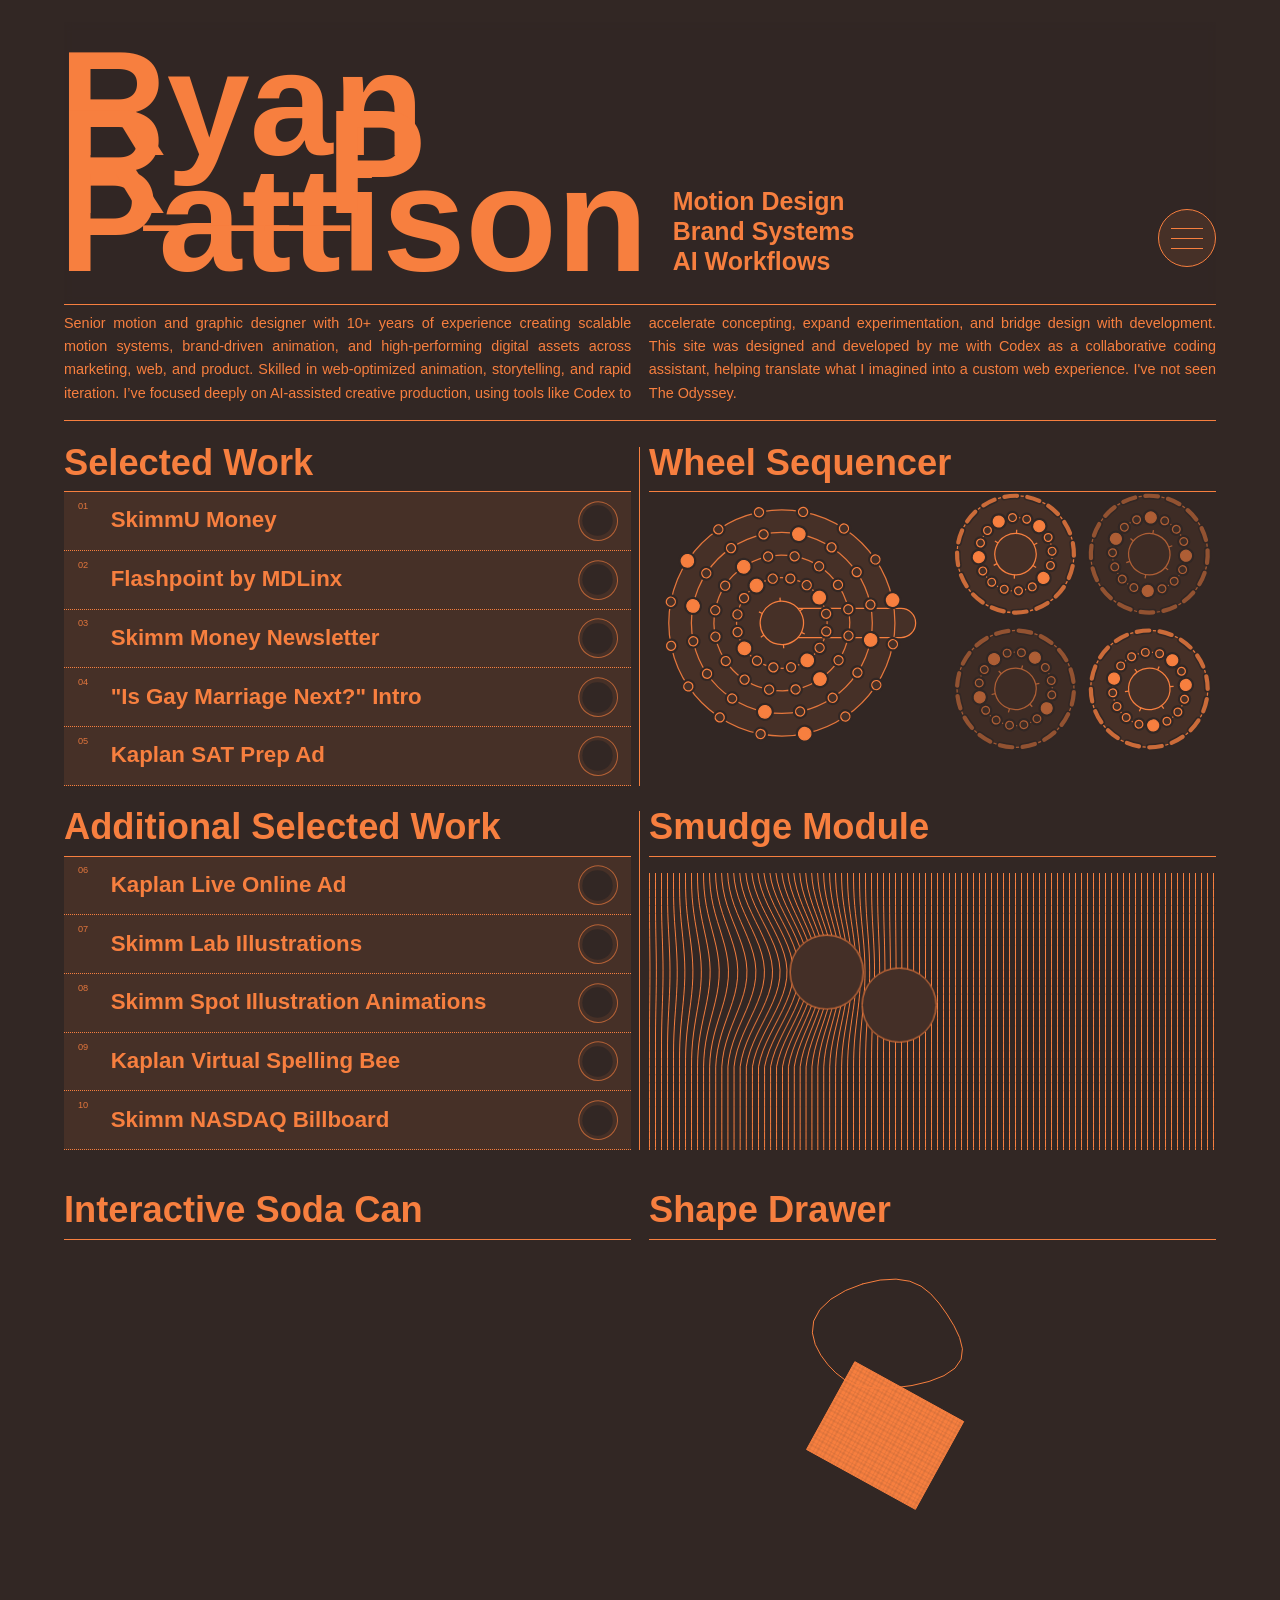
==== commit 9c9ed270: "Cosmetic Adjustments" ====
--- a/index.html
+++ b/index.html
@@ -23,7 +23,7 @@
     <link rel="preconnect" href="https://fonts.googleapis.com" />
     <link rel="preconnect" href="https://fonts.gstatic.com" crossorigin />
     <link href="https://fonts.googleapis.com/css2?family=Inter:wght@400;700&display=swap" rel="stylesheet" />
-    <link rel="stylesheet" href="./styles.css?v=safari-masthead-simplified-20260729m" />
+    <link rel="stylesheet" href="./styles.css?v=mdlinx-story-actions-20260918ad" />
     <script>
       (() => {
         const reveal = () => document.documentElement.classList.remove("fonts-loading");
@@ -37,7 +37,7 @@
         ]).then(reveal, reveal);
       })();
     </script>
-    <script src="./script.js?v=initial-scroll-reset-20260904a" defer></script>
+    <script src="./script.js?v=mdlinx-story-actions-20260918ad" defer></script>
     <script src="./cylinder-stage.bundle.js?v=restored-wireframe-bundle-20260714j" defer></script>
   </head>
   <body class="palette-enter">
@@ -54,7 +54,7 @@
           <p>
             <span>Motion Design</span>
             <span>Brand Systems</span>
-            <span>AI Optimist</span>
+            <span>AI Workflows</span>
           </p>
           <button class="home-intro-toggle home-intro-toggle-inline" type="button" aria-expanded="false" aria-controls="home-intro-copy">
             <span class="home-intro-toggle-label">Bio</span>
@@ -152,7 +152,7 @@
       </section>
 
       <section class="home-intro-shelf" aria-hidden="true">
-        <div class="home-intro-shelf-roles">Motion Design, Brand Systems, AI Optimist</div>
+        <div class="home-intro-shelf-roles">Motion Design, Brand Systems, AI Workflows</div>
         <div class="home-intro-shelf-bio">
           <p>
             <span>Senior motion and graphic designer with 10+ years of experience creating scalable</span>
--- a/styles.css
+++ b/styles.css
@@ -8,7 +8,7 @@
   --display-weight: 700;
   --stroke: 1px;
   --project-info-heading-size: clamp(1.561rem, 2.779vw, 2.779rem);
-  --page-x: clamp(28px, 8vw, 132px);
+  --page-x: clamp(20px, 5vw, 84px);
   --page-top: clamp(54px, 5vw, 82px);
   --masthead-top: clamp(12px, 2vw, 22px);
   --masthead-spacer: clamp(96px, 10vw, 132px);
@@ -107,7 +107,7 @@
 }
 
 .page {
-  width: min(100% - (var(--page-x) * 2), 1320px);
+  width: min(100% - (var(--page-x) * 2), 1480px);
   margin: 0 auto;
   padding: var(--page-top) 0 clamp(48px, 7vw, 96px);
 }
@@ -120,7 +120,7 @@
 
 .data-rail {
   position: fixed;
-  left: calc((100vw - min(100% - (var(--page-x) * 2), 1320px)) / 2 - clamp(10px, 1.1vw, 18px) - 5px);
+  left: calc((100vw - min(100% - (var(--page-x) * 2), 1480px)) / 2 - clamp(10px, 1.1vw, 18px) - 5px);
   top: var(--data-rail-top, var(--masthead-top));
   height: var(--data-rail-initial-height, calc(100svh - var(--data-rail-top, var(--masthead-top)) - var(--masthead-top)));
   z-index: 12;
@@ -181,7 +181,7 @@
   left: 50%;
   z-index: 10;
   display: flex;
-  width: min(100% - (var(--page-x) * 2), 1320px);
+  width: min(100% - (var(--page-x) * 2), 1480px);
   align-items: center;
   justify-content: space-between;
   gap: clamp(16px, 2.4vw, 32px);
@@ -302,7 +302,7 @@
   top: calc(var(--masthead-bottom) - var(--stroke));
   left: var(--masthead-left, var(--page-x));
   z-index: 44;
-  width: var(--masthead-width, 1320px);
+  width: var(--masthead-width, 1480px);
   margin: 0;
   display: grid;
   grid-template-columns: max-content max-content;
@@ -1806,7 +1806,7 @@
 
 .project-build-title {
   position: relative;
-  width: min(100% - (var(--page-x) * 2), 1320px);
+  width: min(100% - (var(--page-x) * 2), 1480px);
   color: transparent;
   font-family: var(--display-font);
   font-size: clamp(3.605rem, 10.36vw, 9.8rem);
@@ -1840,7 +1840,7 @@
 .project-build-cursor {
   position: absolute;
   top: 50%;
-  left: calc((100vw - min(100% - (var(--page-x) * 2), 1320px)) / 2);
+  left: calc((100vw - min(100% - (var(--page-x) * 2), 1480px)) / 2);
   width: clamp(14px, 1.7vw, 28px);
   height: clamp(56px, 8vw, 110px);
   background:
@@ -4792,7 +4792,7 @@
   column-gap: clamp(18px, 3vw, 44px);
   row-gap: clamp(20px, 4vw, 72px);
   align-items: end;
-  min-height: clamp(75px, 11vw, 160px);
+  min-height: clamp(38px, 5.5vw, 80px);
   padding: clamp(13px, 2.25vw, 32px) 0 0;
   padding-top: clamp(7px, 1.125vw, 16px);
 }
@@ -4803,7 +4803,7 @@
   margin: 0;
   color: var(--headline);
   font-family: var(--display-font);
-  font-size: clamp(2.284rem, 6.116vw, 5.828rem);
+  font-size: clamp(2.855rem, 7.645vw, 7.285rem);
   font-weight: var(--display-weight);
   line-height: 0.908;
   letter-spacing: 0;
@@ -5474,6 +5474,7 @@
   font-variant-numeric: tabular-nums;
   font-weight: 700;
   line-height: 1;
+  transform: translateY(-50%);
 }
 
 .video-timeline,
@@ -5557,7 +5558,7 @@
   position: absolute;
   top: 0;
   left: 0;
-  width: min(calc(var(--visual-width, 100vw) - (var(--page-x) * 2)), 1320px);
+  width: min(calc(var(--visual-width, 100vw) - (var(--page-x) * 2)), 1480px);
   margin: 0;
   padding-bottom: clamp(5px, 0.7vw, 9px);
   border-bottom: var(--stroke) solid var(--line);
@@ -7227,7 +7228,7 @@
 
 @media (max-width: 700px) {
   :root {
-    --page-x: 22px;
+    --page-x: 18px;
     --page-top: 42px;
     --content-overhang: 10px;
     --line-step: 5px;
@@ -7707,8 +7708,8 @@
 
   .project-hero {
     grid-template-columns: 1fr;
-    min-height: clamp(105px, 24vw, 160px);
-    padding-top: clamp(14px, 2.5vw, 27px);
+    min-height: clamp(52px, 12vw, 80px);
+    padding-top: clamp(7px, 1.25vw, 14px);
   }
 
   .project-hero p {
@@ -7728,7 +7729,7 @@
   }
 
   .project-hero h2 {
-    font-size: clamp(2.048rem, 10.5vw, 4.725rem);
+    font-size: clamp(2.56rem, 13.125vw, 5.906rem);
   }
 
   .project-device-copy,
@@ -8222,11 +8223,11 @@
   }
 
   .project-hero {
-    padding-top: 17px;
+    padding-top: 8px;
   }
 
   .project-hero h2 {
-    font-size: clamp(1.575rem, 9.45vw, 2.888rem);
+    font-size: clamp(1.969rem, 11.813vw, 3.61rem);
   }
 
   .project-hero h2 .title-mobile-break {
@@ -8735,7 +8736,7 @@
 body.smudge-page .masthead + .smudge-detail {
   margin-top: max(
     0px,
-    calc(var(--masthead-bottom, calc(var(--masthead-top) + 98px)) - var(--page-top) + clamp(8px, 1vw, 16px))
+    calc(var(--masthead-bottom, calc(var(--masthead-top) + 98px)) - var(--page-top) + clamp(4px, 0.5vw, 8px))
   );
 }
 
@@ -9019,3 +9020,773 @@
     overflow: hidden;
   }
 }
+
+
+/* MDLinx marketing creative refresh layout */
+body[data-project="mdlinx-rebrand-marketing-material-development"] .project-hero {
+  row-gap: clamp(18px, 2.2vw, 32px);
+}
+
+body[data-project="mdlinx-rebrand-marketing-material-development"] .project-hero p.project-intro-columns {
+  grid-column: 1 / -1;
+  display: block;
+  column-count: 2;
+  column-gap: clamp(18px, 3vw, 44px);
+  margin: 0;
+  color: var(--line);
+  font-family: var(--body-font);
+  font-size: clamp(0.88rem, 1.17vw, 1.1rem);
+  font-weight: 400;
+  line-height: 1.62;
+  text-align: justify;
+  text-align-last: left;
+  text-justify: inter-word;
+  hyphens: auto;
+}
+
+body[data-project="mdlinx-rebrand-marketing-material-development"] .project-content-grid[hidden] {
+  display: none !important;
+}
+
+body[data-project="mdlinx-rebrand-marketing-material-development"] .project-meta-after-media {
+  width: 100%;
+  margin-top: clamp(16px, 2vw, 28px);
+}
+
+body[data-project="mdlinx-rebrand-marketing-material-development"] .project-meta-after-media dl {
+  grid-template-columns: repeat(3, minmax(0, 1fr));
+  column-gap: clamp(18px, 3vw, 44px);
+}
+
+body[data-project="mdlinx-rebrand-marketing-material-development"] .project-meta-after-media div,
+body[data-project="mdlinx-rebrand-marketing-material-development"] .project-meta-after-media div:first-child {
+  padding: 10px 0 12px;
+  border-top: var(--stroke) solid var(--line);
+  border-bottom: var(--stroke) solid var(--line);
+}
+
+@media (max-width: 700px) {
+  body[data-project="mdlinx-rebrand-marketing-material-development"] .project-hero h2 .title-line {
+    white-space: normal;
+  }
+
+  body[data-project="mdlinx-rebrand-marketing-material-development"] .project-hero p.project-intro-columns {
+    column-count: 1;
+  }
+
+  body[data-project="mdlinx-rebrand-marketing-material-development"] .project-meta-after-media dl {
+    grid-template-columns: 1fr;
+  }
+
+  body[data-project="mdlinx-rebrand-marketing-material-development"] .project-meta-after-media div + div {
+    border-top: 0;
+  }
+}
+
+
+body[data-project="mdlinx-rebrand-marketing-material-development"] .project-evolution-frame {
+  padding: clamp(22px, 3vw, 42px) 0 clamp(26px, 3.5vw, 52px);
+  border-bottom: 0;
+  background: none;
+}
+
+.project-evolution-grid {
+  position: relative;
+  display: grid;
+  grid-template-columns: repeat(3, minmax(0, 1fr));
+  gap: clamp(14px, 3vw, 44px);
+  align-items: start;
+}
+
+.project-evolution-item {
+  min-width: 0;
+}
+
+.project-evolution-heading {
+  min-height: 2rem;
+  margin-bottom: clamp(12px, 1.6vw, 22px);
+  padding-top: 9px;
+}
+
+.project-evolution-date {
+  display: block;
+  margin-bottom: 5px;
+  color: var(--line);
+  font-family: var(--mono-font);
+  font-size: 1.35rem;
+  font-weight: 700;
+  line-height: 1;
+  text-align: center;
+}
+
+.project-evolution-heading h3 {
+  margin: 0;
+  color: var(--headline);
+  font-family: var(--display-font);
+  font-size: 1.35rem;
+  font-weight: var(--display-weight);
+  line-height: 0.96;
+  letter-spacing: 0;
+}
+
+.project-evolution-phone {
+  position: relative;
+  width: min(82%, 292px);
+  aspect-ratio: 9 / 17.5;
+  margin: 0 auto;
+  padding: clamp(5px, 0.75vw, 9px);
+  border: calc(var(--stroke) * 1.5) solid var(--line);
+  border-radius: 12% / 6.75%;
+  background: var(--ink);
+}
+
+.project-evolution-screen {
+  position: relative;
+  display: grid;
+  place-items: center;
+  width: 100%;
+  height: 100%;
+  overflow: hidden;
+  border: var(--stroke) solid var(--line);
+  border-radius: 10.5% / 5.9%;
+  background:
+    repeating-linear-gradient(
+      90deg,
+      color-mix(in srgb, var(--line) 30%, transparent) 0 var(--stroke),
+      transparent var(--stroke) 8px
+    ),
+    var(--bg);
+}
+
+.project-evolution-screen > span {
+  color: var(--line);
+  font-family: var(--mono-font);
+  font-size: 0.68rem;
+}
+
+.project-evolution-island {
+  position: absolute;
+  z-index: 2;
+  top: clamp(9px, 1.2vw, 14px);
+  left: 50%;
+  width: 30%;
+  height: 2.2%;
+  border-radius: 999px;
+  background: var(--ink);
+  transform: translateX(-50%);
+}
+
+.project-evolution-button {
+  position: absolute;
+  width: calc(var(--stroke) * 2);
+  border-radius: 999px;
+  background: var(--line);
+}
+
+.project-evolution-volume-up {
+  top: 18%;
+  left: calc(var(--stroke) * -3);
+  height: 7%;
+}
+
+.project-evolution-volume-down {
+  top: 27%;
+  left: calc(var(--stroke) * -3);
+  height: 7%;
+}
+
+.project-evolution-power {
+  top: 22%;
+  right: calc(var(--stroke) * -3);
+  height: 10%;
+}
+
+@media (max-width: 700px) {
+  .project-evolution-grid {
+    gap: 8px;
+  }
+
+  .project-evolution-heading {
+    min-height: 2rem;
+    margin-bottom: 9px;
+    padding-top: 7px;
+  }
+
+  .project-evolution-date {
+    font-size: 0.82rem;
+  }
+
+  .project-evolution-heading h3 {
+    font-size: 0.82rem;
+    line-height: 1;
+  }
+
+  .project-evolution-phone {
+    width: 92%;
+    padding: 4px;
+  }
+
+  .project-evolution-screen > span {
+    font-size: 0.55rem;
+  }
+}
+
+
+.project-evolution-heading.is-empty > * {
+  visibility: hidden;
+}
+
+@media (min-width: 701px) {
+  .project-evolution-grid::before {
+    content: "";
+    position: absolute;
+    top: calc(1.2rem - 4px);
+    left: 21%;
+    right: calc(16.6667% + 5.5rem);
+    height: 9px;
+    background:
+      radial-gradient(circle at 4.5px 50%, var(--bg) 0 2.5px, var(--line) 3px 4px, transparent 4.5px) 0 50% / 9px 9px no-repeat,
+      linear-gradient(var(--line), var(--line)) 8px 50% / calc(100% - 8px) var(--stroke) no-repeat;
+    pointer-events: none;
+  }
+
+  .project-evolution-grid::after {
+    content: "";
+    position: absolute;
+    top: calc(1.2rem - 4px);
+    right: calc(16.6667% + 5.5rem);
+    width: 8px;
+    height: 8px;
+    border-top: var(--stroke) solid var(--line);
+    border-right: var(--stroke) solid var(--line);
+    transform: rotate(45deg);
+    pointer-events: none;
+  }
+}
+
+/* Match the Skimm Money newsletter phone wireframes. */
+.project-evolution-phone {
+  padding: 0;
+  border: var(--stroke) solid var(--line);
+  border-radius: 12.4% / 5.7%;
+  background: transparent;
+}
+
+.project-evolution-screen {
+  position: absolute;
+  inset: clamp(8px, 0.85vw, 12px);
+  width: auto;
+  height: auto;
+  border: var(--stroke) solid var(--line);
+  border-radius: 10.2% / 4.7%;
+  background: transparent;
+}
+
+.project-evolution-island {
+  top: 3.7%;
+  width: 26%;
+  height: 3.7%;
+  border: var(--stroke) solid var(--line);
+  background: var(--bg);
+}
+
+.project-evolution-button {
+  z-index: 5;
+  width: clamp(4px, 0.45vw, 6px);
+  border: var(--stroke) solid var(--line);
+  border-radius: 2px 0 0 2px;
+  background: var(--bg);
+}
+
+.project-evolution-volume-up {
+  top: 19%;
+  left: clamp(-6px, -0.45vw, -4px);
+  height: 9%;
+}
+
+.project-evolution-volume-down {
+  top: 30%;
+  left: clamp(-6px, -0.45vw, -4px);
+  height: 11%;
+}
+
+.project-evolution-power {
+  top: 25%;
+  right: clamp(-6px, -0.45vw, -4px);
+  height: 15%;
+  border-radius: 0 2px 2px 0;
+}
+
+
+@media (max-width: 700px) {
+  .project-evolution-grid {
+    grid-template-columns: repeat(2, minmax(0, 1fr));
+    gap: 14px;
+  }
+
+  .project-evolution-item:nth-child(2) {
+    display: none;
+  }
+
+  .project-evolution-grid::before {
+    content: "";
+    position: absolute;
+    top: calc(0.82rem - 4px);
+    left: 34.5%;
+    right: calc(25% + 3.5rem);
+    height: 9px;
+    background:
+      radial-gradient(circle at 4.5px 50%, var(--bg) 0 2.5px, var(--line) 3px 4px, transparent 4.5px) 0 50% / 9px 9px no-repeat,
+      linear-gradient(var(--line), var(--line)) 8px 50% / calc(100% - 8px) var(--stroke) no-repeat;
+    pointer-events: none;
+  }
+
+  .project-evolution-grid::after {
+    content: "";
+    position: absolute;
+    top: calc(0.82rem - 3px);
+    right: calc(25% + 3.5rem);
+    width: 6px;
+    height: 6px;
+    border-top: var(--stroke) solid var(--line);
+    border-right: var(--stroke) solid var(--line);
+    transform: rotate(45deg);
+    pointer-events: none;
+  }
+
+  .project-evolution-date {
+    font-weight: 700;
+    text-align: center;
+  }
+}
+
+
+/* MDLinx creative refresh: compact original-assets module. */
+body[data-project="mdlinx-rebrand-marketing-material-development"] .module-one-process-title {
+  display: block;
+  grid-column: 1 / -1;
+  margin: 0;
+  padding-bottom: clamp(5px, 0.7vw, 9px);
+  border-bottom: var(--stroke) solid var(--line);
+  color: var(--headline);
+  font-family: var(--display-font);
+  font-size: var(--project-info-heading-size);
+  font-weight: var(--display-weight);
+  line-height: 0.96;
+  letter-spacing: 0;
+  text-transform: none;
+}
+
+body[data-project="mdlinx-rebrand-marketing-material-development"] .module-one {
+  grid-template-columns: minmax(260px, 0.78fr) minmax(360px, 1.22fr);
+  align-items: start;
+  margin-top: 0;
+  padding-top: clamp(30px, 4vw, 58px);
+  padding-bottom: clamp(34px, 5vw, 72px);
+}
+
+body[data-project="mdlinx-rebrand-marketing-material-development"] .module-one-copy {
+  align-self: start;
+  max-width: 42rem;
+}
+
+body[data-project="mdlinx-rebrand-marketing-material-development"] .module-one-copy p {
+  text-align: left;
+  hyphens: none;
+}
+
+body[data-project="mdlinx-rebrand-marketing-material-development"] .module-phone-row {
+  display: grid;
+  grid-template-columns: repeat(2, minmax(0, 1fr));
+  gap: clamp(18px, 2vw, 32px);
+  width: 100%;
+  align-items: start;
+  justify-items: center;
+}
+
+body[data-project="mdlinx-rebrand-marketing-material-development"] .module-wireframe-phone {
+  width: min(100%, 250px);
+}
+
+@media (max-width: 700px) {
+  body[data-project="mdlinx-rebrand-marketing-material-development"] .module-one {
+    grid-template-columns: minmax(0, 1fr);
+    row-gap: 18px;
+    padding-top: 26px;
+    padding-bottom: 38px;
+  }
+
+  body[data-project="mdlinx-rebrand-marketing-material-development"] .module-one-process-title,
+  body[data-project="mdlinx-rebrand-marketing-material-development"] .module-one-copy,
+  body[data-project="mdlinx-rebrand-marketing-material-development"] .module-phone-row {
+    grid-column: 1;
+  }
+
+  body[data-project="mdlinx-rebrand-marketing-material-development"] .module-phone-row {
+    gap: 14px;
+    margin-top: 4px;
+  }
+
+  body[data-project="mdlinx-rebrand-marketing-material-development"] .module-wireframe-phone {
+    width: 92%;
+  }
+}
+
+
+body[data-project="mdlinx-rebrand-marketing-material-development"] .module-one-copy {
+  grid-column: 1;
+  grid-row: 2;
+}
+
+body[data-project="mdlinx-rebrand-marketing-material-development"] .module-phone-row {
+  grid-column: 2;
+  grid-row: 2 / span 2;
+}
+
+body[data-project="mdlinx-rebrand-marketing-material-development"] .module-assets-image-placeholder {
+  position: relative;
+  display: grid;
+  grid-column: 1;
+  grid-row: 3;
+  place-items: center;
+  width: 100%;
+  aspect-ratio: 16 / 9;
+  overflow: hidden;
+  border: var(--stroke) solid var(--line);
+  background:
+    repeating-linear-gradient(
+      90deg,
+      color-mix(in srgb, var(--line) 24%, transparent) 0 var(--stroke),
+      transparent var(--stroke) 10px
+    ),
+    var(--bg);
+  color: var(--line);
+  font-family: var(--mono-font);
+  font-size: clamp(0.65rem, 0.8vw, 0.8rem);
+  letter-spacing: 0;
+  text-transform: uppercase;
+}
+
+@media (max-width: 700px) {
+  body[data-project="mdlinx-rebrand-marketing-material-development"] .module-one-copy,
+  body[data-project="mdlinx-rebrand-marketing-material-development"] .module-phone-row,
+  body[data-project="mdlinx-rebrand-marketing-material-development"] .module-assets-image-placeholder {
+    grid-column: 1;
+    grid-row: auto;
+  }
+
+  body[data-project="mdlinx-rebrand-marketing-material-development"] .module-assets-image-placeholder {
+    margin-top: 4px;
+  }
+}
+
+
+/* Instagram Stories chrome inside the MDLinx phone wireframes. */
+body[data-project="mdlinx-rebrand-marketing-material-development"] .project-evolution-screen {
+  display: block;
+}
+
+body[data-project="mdlinx-rebrand-marketing-material-development"] .story-status {
+  position: absolute;
+  z-index: 3;
+  top: calc(5.55% - clamp(7px, 0.7vw, 10px));
+  left: 5%;
+  right: 5%;
+  display: flex;
+  align-items: center;
+  justify-content: space-between;
+  color: var(--line);
+  font-family: var(--body-font);
+  font-size: clamp(6px, 0.72vw, 10px);
+  font-weight: 700;
+  line-height: 1;
+  transform: translateY(-50%);
+}
+
+body[data-project="mdlinx-rebrand-marketing-material-development"] .story-status-icons {
+  display: flex;
+  align-items: center;
+  gap: 0.42em;
+}
+
+body[data-project="mdlinx-rebrand-marketing-material-development"] .story-signal {
+  display: flex;
+  height: 0.9em;
+  align-items: end;
+  gap: 0.12em;
+}
+
+body[data-project="mdlinx-rebrand-marketing-material-development"] .story-signal i {
+  display: block;
+  width: 0.16em;
+  border-radius: 999px;
+  background: currentColor;
+}
+
+body[data-project="mdlinx-rebrand-marketing-material-development"] .story-signal i:nth-child(1) { height: 35%; }
+body[data-project="mdlinx-rebrand-marketing-material-development"] .story-signal i:nth-child(2) { height: 55%; }
+body[data-project="mdlinx-rebrand-marketing-material-development"] .story-signal i:nth-child(3) { height: 75%; }
+body[data-project="mdlinx-rebrand-marketing-material-development"] .story-signal i:nth-child(4) { height: 100%; }
+
+body[data-project="mdlinx-rebrand-marketing-material-development"] .story-wifi {
+  width: 0.9em;
+  height: 0.62em;
+  border-top: 0.16em solid currentColor;
+  border-radius: 50% 50% 0 0;
+  position: relative;
+}
+
+body[data-project="mdlinx-rebrand-marketing-material-development"] .story-wifi::before,
+body[data-project="mdlinx-rebrand-marketing-material-development"] .story-wifi::after {
+  content: "";
+  position: absolute;
+  left: 50%;
+  border-top: 0.14em solid currentColor;
+  border-radius: 50% 50% 0 0;
+  transform: translateX(-50%);
+}
+
+body[data-project="mdlinx-rebrand-marketing-material-development"] .story-wifi::before {
+  top: 0.14em;
+  width: 0.58em;
+  height: 0.4em;
+}
+
+body[data-project="mdlinx-rebrand-marketing-material-development"] .story-wifi::after {
+  top: 0.34em;
+  width: 0.2em;
+  height: 0.14em;
+  border-radius: 50%;
+  background: currentColor;
+}
+
+body[data-project="mdlinx-rebrand-marketing-material-development"] .story-battery {
+  position: relative;
+  width: 1.25em;
+  height: 0.62em;
+  padding: 0.08em;
+  border: 0.12em solid currentColor;
+  border-radius: 0.18em;
+}
+
+body[data-project="mdlinx-rebrand-marketing-material-development"] .story-battery::after {
+  content: "";
+  position: absolute;
+  top: 50%;
+  right: -0.25em;
+  width: 0.12em;
+  height: 0.28em;
+  border-radius: 0 0.08em 0.08em 0;
+  background: currentColor;
+  transform: translateY(-50%);
+}
+
+body[data-project="mdlinx-rebrand-marketing-material-development"] .story-battery i {
+  display: block;
+  width: 72%;
+  height: 100%;
+  background: currentColor;
+}
+
+body[data-project="mdlinx-rebrand-marketing-material-development"] .story-progress {
+  position: absolute;
+  z-index: 3;
+  top: 8.2%;
+  left: 4%;
+  right: 4%;
+  display: block;
+}
+
+body[data-project="mdlinx-rebrand-marketing-material-development"] .story-progress i {
+  display: block;
+  width: 100%;
+  height: max(var(--stroke), 1px);
+  background: var(--line);
+}
+
+body[data-project="mdlinx-rebrand-marketing-material-development"] .story-account {
+  position: absolute;
+  z-index: 3;
+  top: 10.8%;
+  left: 4%;
+  right: 4%;
+  display: grid;
+  grid-template-columns: auto auto 1fr auto;
+  gap: 0.42em;
+  align-items: center;
+  color: var(--line);
+  font-family: var(--body-font);
+  font-size: clamp(6px, 0.72vw, 10px);
+  line-height: 1;
+}
+
+body[data-project="mdlinx-rebrand-marketing-material-development"] .story-avatar {
+  width: 2.05em;
+  aspect-ratio: 1;
+  border: max(var(--stroke), 1px) solid var(--line);
+  border-radius: 50%;
+}
+
+body[data-project="mdlinx-rebrand-marketing-material-development"] .story-account strong {
+  font-weight: 700;
+}
+
+body[data-project="mdlinx-rebrand-marketing-material-development"] .story-account small {
+  opacity: 0.72;
+  font-size: 0.88em;
+}
+
+body[data-project="mdlinx-rebrand-marketing-material-development"] .story-close {
+  position: relative;
+  width: 1.4em;
+  aspect-ratio: 1;
+}
+
+body[data-project="mdlinx-rebrand-marketing-material-development"] .story-close::before,
+body[data-project="mdlinx-rebrand-marketing-material-development"] .story-close::after {
+  content: "";
+  position: absolute;
+  top: 50%;
+  left: 0;
+  width: 100%;
+  height: max(var(--stroke), 1px);
+  background: currentColor;
+}
+
+body[data-project="mdlinx-rebrand-marketing-material-development"] .story-close::before {
+  transform: rotate(45deg);
+}
+
+body[data-project="mdlinx-rebrand-marketing-material-development"] .story-close::after {
+  transform: rotate(-45deg);
+}
+
+
+body[data-project="mdlinx-rebrand-marketing-material-development"] .project-evolution-media {
+  position: absolute;
+  z-index: 1;
+  top: 50%;
+  left: 0;
+  display: block;
+  width: 100%;
+  height: auto;
+  max-width: none;
+  transform: translateY(-50%);
+}
+
+
+body[data-project="mdlinx-rebrand-marketing-material-development"] .story-actions {
+  position: absolute;
+  z-index: 3;
+  left: 4%;
+  right: 4%;
+  bottom: 3.2%;
+  display: grid;
+  grid-template-columns: minmax(0, 1fr) repeat(4, auto);
+  gap: clamp(4px, 0.55vw, 8px);
+  align-items: center;
+  color: var(--line);
+  font-size: clamp(6px, 0.72vw, 10px);
+}
+
+body[data-project="mdlinx-rebrand-marketing-material-development"] .story-message {
+  display: flex;
+  min-width: 0;
+  height: 2.65em;
+  padding: 0 0.8em;
+  align-items: center;
+  overflow: hidden;
+  border: max(var(--stroke), 1px) solid currentColor;
+  border-radius: 999px;
+  font-family: var(--body-font);
+  white-space: nowrap;
+}
+
+body[data-project="mdlinx-rebrand-marketing-material-development"] .story-action {
+  position: relative;
+  display: block;
+  width: 1.7em;
+  aspect-ratio: 1;
+}
+
+body[data-project="mdlinx-rebrand-marketing-material-development"] .story-heart::before {
+  content: "";
+  position: absolute;
+  top: 30%;
+  left: 28%;
+  width: 0.8em;
+  height: 0.8em;
+  border-right: max(var(--stroke), 1px) solid currentColor;
+  border-bottom: max(var(--stroke), 1px) solid currentColor;
+  transform: rotate(45deg);
+}
+
+body[data-project="mdlinx-rebrand-marketing-material-development"] .story-heart::after {
+  content: "";
+  position: absolute;
+  top: 20%;
+  left: 28%;
+  width: 0.8em;
+  height: 0.58em;
+  border: max(var(--stroke), 1px) solid currentColor;
+  border-bottom: 0;
+  border-radius: 0.5em 0.5em 0 0;
+}
+
+body[data-project="mdlinx-rebrand-marketing-material-development"] .story-comment {
+  width: 1.5em;
+  height: 1.25em;
+  border: max(var(--stroke), 1px) solid currentColor;
+  border-radius: 48%;
+}
+
+body[data-project="mdlinx-rebrand-marketing-material-development"] .story-comment::after {
+  content: "";
+  position: absolute;
+  right: 0.05em;
+  bottom: -0.22em;
+  width: 0.45em;
+  height: 0.45em;
+  border-right: max(var(--stroke), 1px) solid currentColor;
+  border-bottom: max(var(--stroke), 1px) solid currentColor;
+  transform: skew(-18deg);
+}
+
+body[data-project="mdlinx-rebrand-marketing-material-development"] .story-send {
+  width: 1.55em;
+  height: 1.45em;
+  border-top: max(var(--stroke), 1px) solid currentColor;
+  border-right: max(var(--stroke), 1px) solid currentColor;
+  transform: rotate(28deg) skew(-12deg);
+}
+
+body[data-project="mdlinx-rebrand-marketing-material-development"] .story-send::after {
+  content: "";
+  position: absolute;
+  top: 46%;
+  left: 0.12em;
+  width: 1.4em;
+  height: max(var(--stroke), 1px);
+  background: currentColor;
+  transform: rotate(-45deg);
+  transform-origin: left center;
+}
+
+body[data-project="mdlinx-rebrand-marketing-material-development"] .story-options {
+  display: grid;
+  align-content: center;
+  gap: 0.38em;
+  width: 1.45em;
+}
+
+body[data-project="mdlinx-rebrand-marketing-material-development"] .story-options i {
+  display: block;
+  width: 100%;
+  height: max(var(--stroke), 1px);
+  background: currentColor;
+}
+
+body[data-project="mdlinx-rebrand-marketing-material-development"] .story-options i:last-child {
+  width: 72%;
+  justify-self: end;
+}
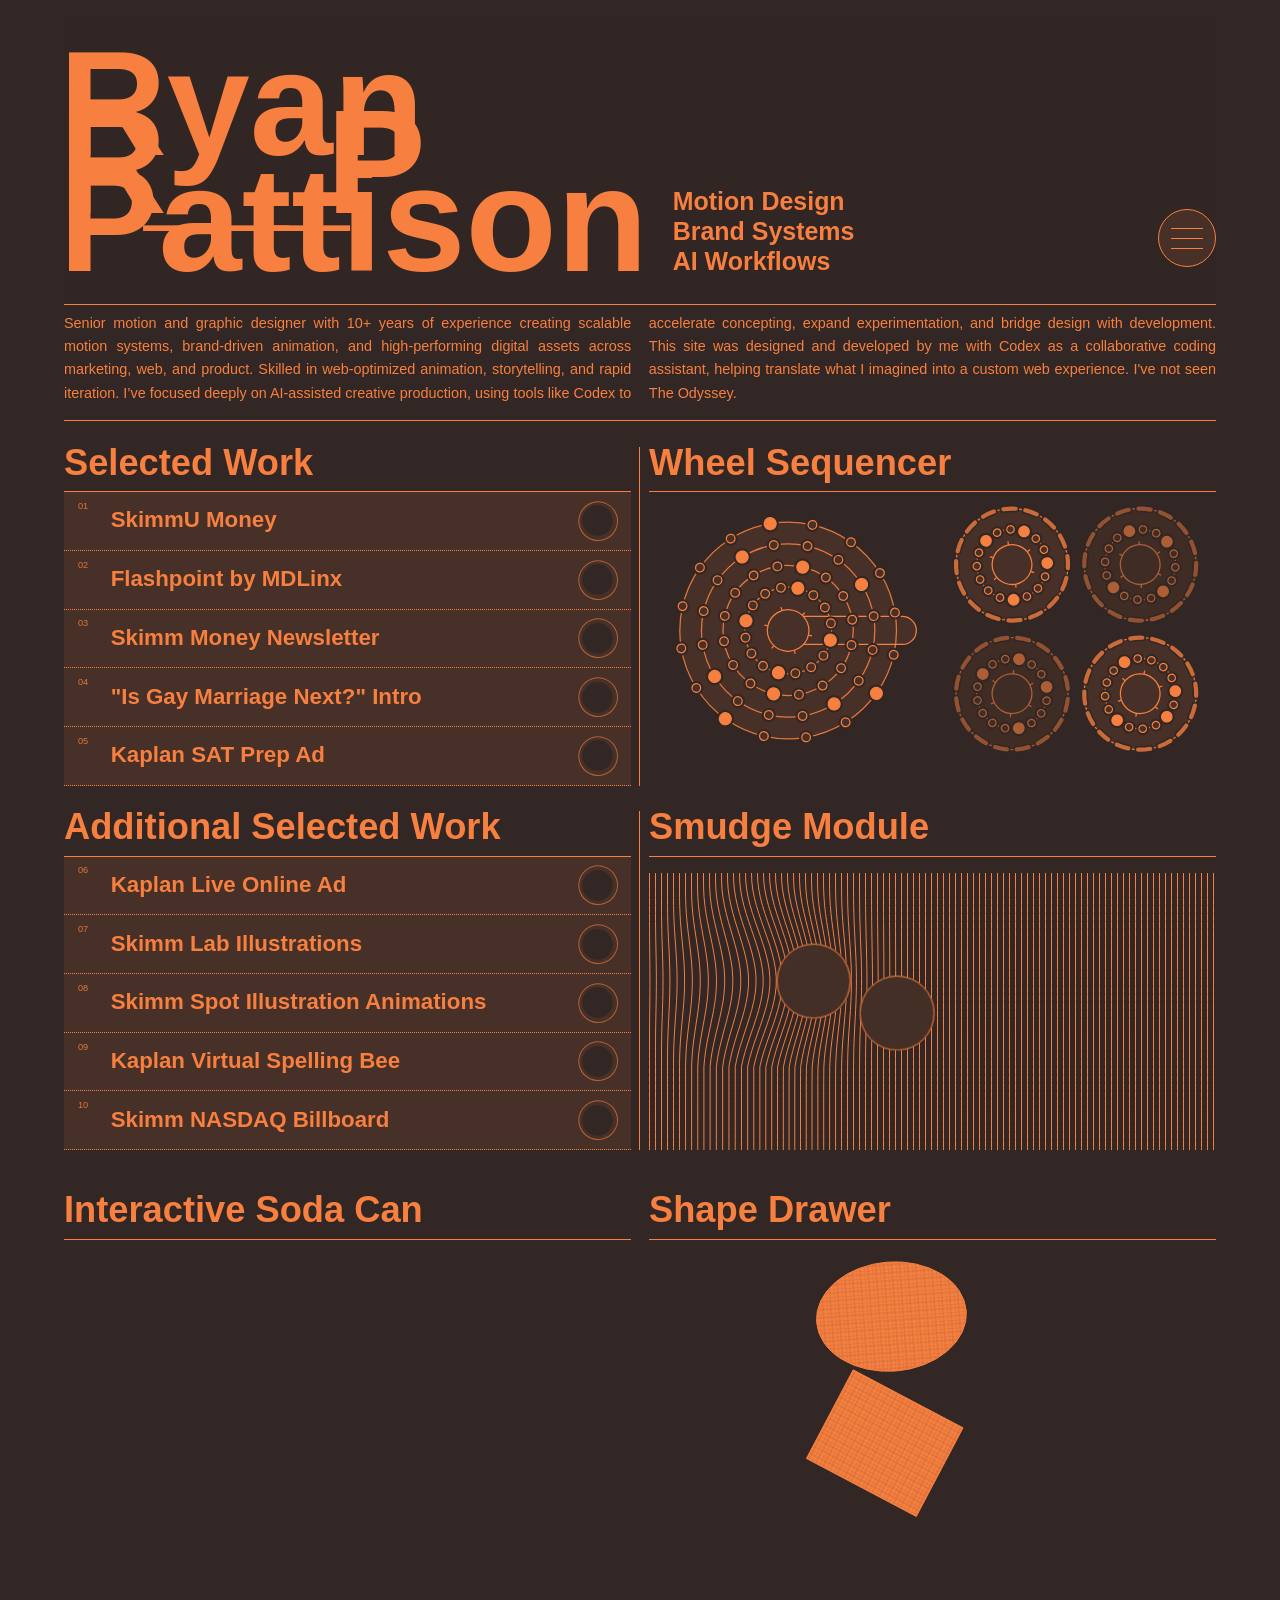
==== commit 0333e6e0: "Cosmetic Changes" ====
--- a/index.html
+++ b/index.html
@@ -23,7 +23,7 @@
     <link rel="preconnect" href="https://fonts.googleapis.com" />
     <link rel="preconnect" href="https://fonts.gstatic.com" crossorigin />
     <link href="https://fonts.googleapis.com/css2?family=Inter:wght@400;700&display=swap" rel="stylesheet" />
-    <link rel="stylesheet" href="./styles.css?v=mdlinx-story-actions-20260918ad" />
+    <link rel="stylesheet" href="./styles.css?v=mdlinx-feed-spacing-20260920bb" />
     <script>
       (() => {
         const reveal = () => document.documentElement.classList.remove("fonts-loading");
@@ -37,7 +37,7 @@
         ]).then(reveal, reveal);
       })();
     </script>
-    <script src="./script.js?v=mdlinx-story-actions-20260918ad" defer></script>
+    <script src="./script.js?v=mdlinx-feed-spacing-20260920bb" defer></script>
     <script src="./cylinder-stage.bundle.js?v=restored-wireframe-bundle-20260714j" defer></script>
   </head>
   <body class="palette-enter">
--- a/styles.css
+++ b/styles.css
@@ -702,6 +702,8 @@
   display: block;
   width: 100%;
   height: clamp(260px, 24vw, 390px);
+  box-sizing: border-box;
+  padding-top: clamp(10px, 1vw, 16px);
   border-top: var(--stroke) solid var(--line);
   color: var(--line);
   overflow: hidden;
@@ -847,7 +849,7 @@
 
 .home-selected-work .portfolio-puck-one {
   left: 30%;
-  top: 39%;
+  top: 42%;
 }
 
 .home-selected-work .portfolio-puck-two {
@@ -9324,10 +9326,6 @@
     gap: 14px;
   }
 
-  .project-evolution-item:nth-child(2) {
-    display: none;
-  }
-
   .project-evolution-grid::before {
     content: "";
     position: absolute;
@@ -9680,19 +9678,19 @@
   z-index: 3;
   left: 4%;
   right: 4%;
-  bottom: 3.2%;
+  bottom: 1.5%;
   display: grid;
-  grid-template-columns: minmax(0, 1fr) repeat(4, auto);
-  gap: clamp(4px, 0.55vw, 8px);
+  grid-template-columns: minmax(0, 1fr) repeat(3, auto);
+  gap: clamp(3px, 0.45vw, 6px);
   align-items: center;
   color: var(--line);
-  font-size: clamp(6px, 0.72vw, 10px);
+  font-size: clamp(5px, 0.62vw, 8px);
 }
 
 body[data-project="mdlinx-rebrand-marketing-material-development"] .story-message {
   display: flex;
   min-width: 0;
-  height: 2.65em;
+  height: 2.4em;
   padding: 0 0.8em;
   align-items: center;
   overflow: hidden;
@@ -9709,67 +9707,48 @@
   aspect-ratio: 1;
 }
 
-body[data-project="mdlinx-rebrand-marketing-material-development"] .story-heart::before {
-  content: "";
-  position: absolute;
-  top: 30%;
-  left: 28%;
-  width: 0.8em;
-  height: 0.8em;
-  border-right: max(var(--stroke), 1px) solid currentColor;
-  border-bottom: max(var(--stroke), 1px) solid currentColor;
-  transform: rotate(45deg);
-}
-
-body[data-project="mdlinx-rebrand-marketing-material-development"] .story-heart::after {
-  content: "";
-  position: absolute;
-  top: 20%;
-  left: 28%;
-  width: 0.8em;
-  height: 0.58em;
-  border: max(var(--stroke), 1px) solid currentColor;
-  border-bottom: 0;
-  border-radius: 0.5em 0.5em 0 0;
-}
-
-body[data-project="mdlinx-rebrand-marketing-material-development"] .story-comment {
-  width: 1.5em;
-  height: 1.25em;
-  border: max(var(--stroke), 1px) solid currentColor;
-  border-radius: 48%;
-}
-
-body[data-project="mdlinx-rebrand-marketing-material-development"] .story-comment::after {
-  content: "";
-  position: absolute;
-  right: 0.05em;
-  bottom: -0.22em;
-  width: 0.45em;
-  height: 0.45em;
-  border-right: max(var(--stroke), 1px) solid currentColor;
-  border-bottom: max(var(--stroke), 1px) solid currentColor;
-  transform: skew(-18deg);
+body[data-project="mdlinx-rebrand-marketing-material-development"] .story-heart {
+  width: 1.7em;
+  aspect-ratio: 1;
+}
+
+body[data-project="mdlinx-rebrand-marketing-material-development"] .story-heart svg {
+  display: block;
+  width: 100%;
+  height: 100%;
+  overflow: visible;
+  fill: none;
+  stroke: currentColor;
+  stroke-width: 1.8;
+  stroke-linecap: round;
+  stroke-linejoin: round;
+  vector-effect: non-scaling-stroke;
 }
 
 body[data-project="mdlinx-rebrand-marketing-material-development"] .story-send {
-  width: 1.55em;
-  height: 1.45em;
-  border-top: max(var(--stroke), 1px) solid currentColor;
-  border-right: max(var(--stroke), 1px) solid currentColor;
-  transform: rotate(28deg) skew(-12deg);
-}
-
-body[data-project="mdlinx-rebrand-marketing-material-development"] .story-send::after {
-  content: "";
-  position: absolute;
-  top: 46%;
-  left: 0.12em;
-  width: 1.4em;
-  height: max(var(--stroke), 1px);
-  background: currentColor;
-  transform: rotate(-45deg);
-  transform-origin: left center;
+  width: 1.7em;
+  aspect-ratio: 1;
+}
+
+body[data-project="mdlinx-rebrand-marketing-material-development"] .story-send svg {
+  display: block;
+  width: 100%;
+  height: 100%;
+  overflow: visible;
+  fill: none;
+  stroke: currentColor;
+  stroke-width: 1.8;
+  stroke-linecap: round;
+  stroke-linejoin: round;
+  vector-effect: non-scaling-stroke;
+}
+
+body[data-project="mdlinx-rebrand-marketing-material-development"] .story-send-outline {
+  stroke-linecap: butt;
+}
+
+body[data-project="mdlinx-rebrand-marketing-material-development"] .story-send-fold {
+  stroke-linecap: round;
 }
 
 body[data-project="mdlinx-rebrand-marketing-material-development"] .story-options {
@@ -9790,3 +9769,148 @@
   width: 72%;
   justify-self: end;
 }
+
+
+body[data-project="mdlinx-rebrand-marketing-material-development"] .project-evolution-grid {
+  grid-template-columns: repeat(2, minmax(0, 1fr));
+}
+
+@media (min-width: 701px) {
+  body[data-project="mdlinx-rebrand-marketing-material-development"] .project-evolution-grid::before {
+    left: calc(25% + 5.5rem);
+    right: calc(25% + 5.5rem);
+  }
+
+  body[data-project="mdlinx-rebrand-marketing-material-development"] .project-evolution-grid::after {
+    right: calc(25% + 5.5rem);
+  }
+}
+
+@media (max-width: 700px) {
+  body[data-project="mdlinx-rebrand-marketing-material-development"] .project-evolution-grid::before {
+    left: calc(25% + 3.5rem);
+    right: calc(25% + 3.5rem);
+  }
+
+  body[data-project="mdlinx-rebrand-marketing-material-development"] .project-evolution-grid::after {
+    right: calc(25% + 3.5rem);
+  }
+}
+
+
+body[data-project="mdlinx-rebrand-marketing-material-development"] .is-feed-phone .project-evolution-media {
+  top: 42%;
+}
+
+body[data-project="mdlinx-rebrand-marketing-material-development"] .feed-account {
+  position: absolute;
+  z-index: 3;
+  top: 10.8%;
+  left: 4%;
+  right: 4%;
+  display: grid;
+  grid-template-columns: auto 1fr auto;
+  gap: 0.5em;
+  align-items: center;
+  color: var(--line);
+  font-family: var(--body-font);
+  font-size: clamp(6px, 0.72vw, 10px);
+}
+
+body[data-project="mdlinx-rebrand-marketing-material-development"] .feed-account strong {
+  font-weight: 700;
+}
+
+body[data-project="mdlinx-rebrand-marketing-material-development"] .feed-more {
+  display: flex;
+  gap: 0.22em;
+  align-items: center;
+}
+
+body[data-project="mdlinx-rebrand-marketing-material-development"] .feed-more i {
+  width: 0.22em;
+  aspect-ratio: 1;
+  border-radius: 50%;
+  background: currentColor;
+}
+
+body[data-project="mdlinx-rebrand-marketing-material-development"] .feed-actions {
+  position: absolute;
+  z-index: 3;
+  top: 69%;
+  left: 4%;
+  right: 4%;
+  display: flex;
+  gap: clamp(4px, 0.65vw, 9px);
+  align-items: center;
+  color: var(--line);
+  font-size: clamp(6px, 0.72vw, 10px);
+}
+
+body[data-project="mdlinx-rebrand-marketing-material-development"] .feed-icon {
+  display: block;
+  width: 1.65em;
+  aspect-ratio: 1;
+}
+
+body[data-project="mdlinx-rebrand-marketing-material-development"] .feed-icon svg {
+  display: block;
+  width: 100%;
+  height: 100%;
+  overflow: visible;
+  fill: none;
+  stroke: currentColor;
+  stroke-width: 1.7;
+  stroke-linecap: round;
+  stroke-linejoin: round;
+  vector-effect: non-scaling-stroke;
+}
+
+body[data-project="mdlinx-rebrand-marketing-material-development"] .feed-bookmark {
+  margin-left: auto;
+}
+
+body[data-project="mdlinx-rebrand-marketing-material-development"] .feed-caption {
+  position: absolute;
+  z-index: 3;
+  top: 74%;
+  left: 4%;
+  right: 4%;
+  display: grid;
+  gap: 0.55em;
+  color: var(--line);
+}
+
+body[data-project="mdlinx-rebrand-marketing-material-development"] .feed-next-edge {
+  position: absolute;
+  z-index: 3;
+  top: 85%;
+  left: 0;
+  right: 0;
+  height: max(var(--stroke), 1px);
+  background: var(--line);
+}
+body[data-project="mdlinx-rebrand-marketing-material-development"] .module-early-designs .module-one-copy p,
+body[data-project="mdlinx-rebrand-marketing-material-development"] .module-iterating .module-one-copy p,
+body[data-project="mdlinx-rebrand-marketing-material-development"] .module-final-creative .module-one-copy p {
+  text-align: justify;
+  text-align-last: left;
+  text-justify: inter-word;
+  hyphens: auto;
+}
+body[data-project="mdlinx-rebrand-marketing-material-development"] .module-one:not(.mdlinx-story-module) .module-one-copy p {
+  text-align: justify;
+  text-align-last: left;
+  text-justify: inter-word;
+  hyphens: auto;
+}
+body[data-project="mdlinx-rebrand-marketing-material-development"] .feed-caption-line {
+  display: block;
+  width: 72%;
+  height: max(var(--stroke), 1px);
+  background: currentColor;
+}
+
+body[data-project="mdlinx-rebrand-marketing-material-development"] .feed-caption-line.is-short {
+  width: 46%;
+}
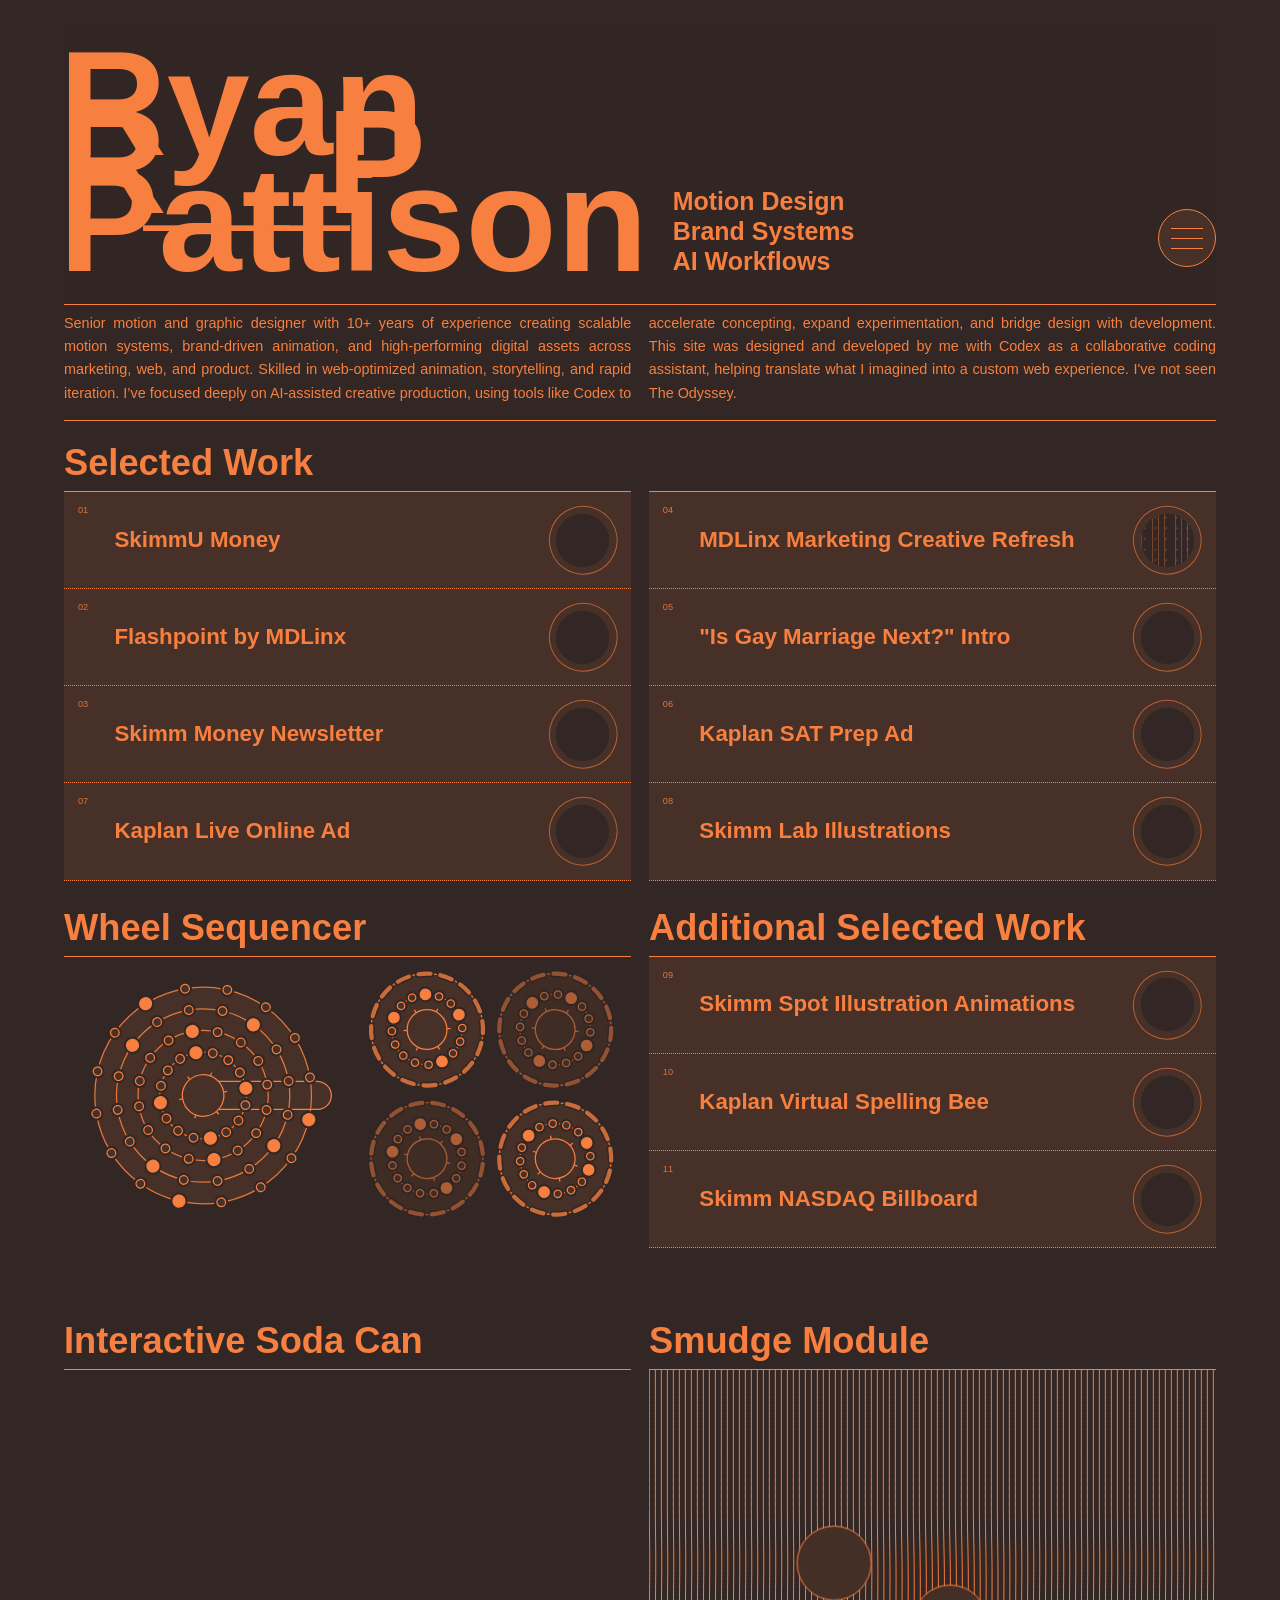
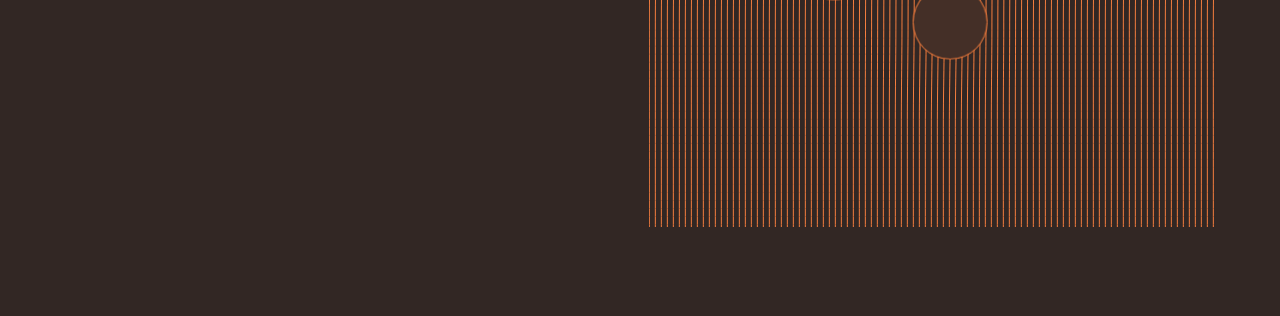
==== commit 1263b245: "Added Content Page (MDL Refresh) Other cosmetic changes" ====
--- a/index.html
+++ b/index.html
@@ -23,7 +23,7 @@
     <link rel="preconnect" href="https://fonts.googleapis.com" />
     <link rel="preconnect" href="https://fonts.gstatic.com" crossorigin />
     <link href="https://fonts.googleapis.com/css2?family=Inter:wght@400;700&display=swap" rel="stylesheet" />
-    <link rel="stylesheet" href="./styles.css?v=mdlinx-feed-spacing-20260920bb" />
+    <link rel="stylesheet" href="./styles.css?v=home-content-rise-20260921cn" />
     <script>
       (() => {
         const reveal = () => document.documentElement.classList.remove("fonts-loading");
@@ -37,10 +37,10 @@
         ]).then(reveal, reveal);
       })();
     </script>
-    <script src="./script.js?v=mdlinx-feed-spacing-20260920bb" defer></script>
+    <script src="./script.js?v=home-content-rise-20260921cn" defer></script>
     <script src="./cylinder-stage.bundle.js?v=restored-wireframe-bundle-20260714j" defer></script>
   </head>
-  <body class="palette-enter">
+  <body class="palette-enter home-content-loading">
     <main class="page" aria-label="Ryan Pattison vertical field prototype">
       <header class="masthead">
         <div class="masthead-copy">
@@ -207,9 +207,40 @@
                 </svg>
               </figure>
             </a>
+            <a class="home-selected-list-item" href="./project.html?project=social-system">
+              <span class="home-selected-list-number">07</span>
+              <span class="home-selected-list-title">Kaplan Live Online Ad</span>
+              <figure class="secondary-project-preview home-selected-preview" aria-hidden="true">
+                <div class="secondary-project-preview-media"></div>
+                <svg viewBox="0 0 100 100">
+                  <circle class="preview-ring-trail" cx="50" cy="50" r="48"></circle>
+                  <circle class="preview-ring-main" cx="50" cy="50" r="48"></circle>
+                </svg>
+              </figure>
+            </a>
+          </div>
+        </section>
+
+        <section class="home-additional-list" aria-label="Additional selected work list">
+          <div class="selected-work-heading home-selected-heading home-selected-heading-spacer" aria-hidden="true">
+            <h2 data-static-heading="true">Selected Work</h2>
+          </div>
+
+          <div class="home-selected-list-items">
+            <a class="home-selected-list-item" href="./project.html?project=mdlinx-rebrand-marketing-material-development">
+              <span class="home-selected-list-number">04</span>
+              <span class="home-selected-list-title">MDLinx Marketing Creative Refresh</span>
+              <figure class="secondary-project-preview home-selected-preview" aria-hidden="true">
+                <div class="secondary-project-preview-media"></div>
+                <svg viewBox="0 0 100 100">
+                  <circle class="preview-ring-trail" cx="50" cy="50" r="48"></circle>
+                  <circle class="preview-ring-main" cx="50" cy="50" r="48"></circle>
+                </svg>
+              </figure>
+            </a>
             <a class="home-selected-list-item" href="./project.html?project=interface-studies">
-              <span class="home-selected-list-number">04</span>
-              <span class="home-selected-list-title">"Is Gay Marriage Next?" Intro</span>
+              <span class="home-selected-list-number">05</span>
+              <span class="home-selected-list-title">&quot;Is Gay Marriage Next?&quot; Intro</span>
               <figure class="secondary-project-preview home-selected-preview" aria-hidden="true">
                 <div class="secondary-project-preview-media"></div>
                 <svg viewBox="0 0 100 100">
@@ -219,7 +250,7 @@
               </figure>
             </a>
             <a class="home-selected-list-item" href="./project.html?project=launch-cutdowns">
-              <span class="home-selected-list-number">05</span>
+              <span class="home-selected-list-number">06</span>
               <span class="home-selected-list-title">Kaplan SAT Prep Ad</span>
               <figure class="secondary-project-preview home-selected-preview" aria-hidden="true">
                 <div class="secondary-project-preview-media"></div>
@@ -229,62 +260,9 @@
                 </svg>
               </figure>
             </a>
-          </div>
-        </section>
-
-        <section class="home-additional-list" aria-label="Additional selected work list">
-          <div class="selected-work-heading home-selected-heading" aria-hidden="true">
-            <h2 data-static-heading="true">Additional Selected Work</h2>
-          </div>
-
-          <div class="home-selected-list-items">
-            <a class="home-selected-list-item" href="./project.html?project=social-system">
-              <span class="home-selected-list-number">06</span>
-              <span class="home-selected-list-title">Kaplan Live Online Ad</span>
-              <figure class="secondary-project-preview home-selected-preview" aria-hidden="true">
-                <div class="secondary-project-preview-media"></div>
-                <svg viewBox="0 0 100 100">
-                  <circle class="preview-ring-trail" cx="50" cy="50" r="48"></circle>
-                  <circle class="preview-ring-main" cx="50" cy="50" r="48"></circle>
-                </svg>
-              </figure>
-            </a>
             <a class="home-selected-list-item" href="./project.html?project=brand-transitions">
-              <span class="home-selected-list-number">07</span>
+              <span class="home-selected-list-number">08</span>
               <span class="home-selected-list-title">Skimm Lab Illustrations</span>
-              <figure class="secondary-project-preview home-selected-preview" aria-hidden="true">
-                <div class="secondary-project-preview-media"></div>
-                <svg viewBox="0 0 100 100">
-                  <circle class="preview-ring-trail" cx="50" cy="50" r="48"></circle>
-                  <circle class="preview-ring-main" cx="50" cy="50" r="48"></circle>
-                </svg>
-              </figure>
-            </a>
-            <a class="home-selected-list-item" href="./project.html?project=event-graphics">
-              <span class="home-selected-list-number">08</span>
-              <span class="home-selected-list-title">Skimm Spot Illustration Animations</span>
-              <figure class="secondary-project-preview home-selected-preview" aria-hidden="true">
-                <div class="secondary-project-preview-media"></div>
-                <svg viewBox="0 0 100 100">
-                  <circle class="preview-ring-trail" cx="50" cy="50" r="48"></circle>
-                  <circle class="preview-ring-main" cx="50" cy="50" r="48"></circle>
-                </svg>
-              </figure>
-            </a>
-            <a class="home-selected-list-item" href="./project.html?project=kaplan-virtual-spelling-bee">
-              <span class="home-selected-list-number">09</span>
-              <span class="home-selected-list-title">Kaplan Virtual Spelling Bee</span>
-              <figure class="secondary-project-preview home-selected-preview" aria-hidden="true">
-                <div class="secondary-project-preview-media"></div>
-                <svg viewBox="0 0 100 100">
-                  <circle class="preview-ring-trail" cx="50" cy="50" r="48"></circle>
-                  <circle class="preview-ring-main" cx="50" cy="50" r="48"></circle>
-                </svg>
-              </figure>
-            </a>
-            <a class="home-selected-list-item" href="./project.html?project=editorial-motion">
-              <span class="home-selected-list-number">10</span>
-              <span class="home-selected-list-title">Skimm NASDAQ Billboard</span>
               <figure class="secondary-project-preview home-selected-preview" aria-hidden="true">
                 <div class="secondary-project-preview-media"></div>
                 <svg viewBox="0 0 100 100">
@@ -306,26 +284,28 @@
           </a>
         </section>
 
-        <section class="home-selected-work" aria-label="Smudge module">
+        <section class="home-selected-work home-remaining-list" aria-label="Additional selected work list">
           <div class="selected-work-heading home-selected-heading" aria-hidden="true">
-            <h2 data-static-heading="true"><a href="./smudge-module.html">Smudge Module</a></h2>
-          </div>
-
-          <section
-            class="line-field"
-            aria-label="Open Smudge Module"
-            role="link"
-            tabindex="0"
-            data-smudge-link="./smudge-module.html"
-          >
-            <canvas class="smudge-canvas" aria-hidden="true"></canvas>
-            <button class="portfolio-puck portfolio-puck-one home-smudge-puck" type="button" draggable="false" aria-label="Interactive smudge puck 1">
-              <span class="puck-shell" aria-hidden="true"></span>
-            </button>
-            <button class="portfolio-puck portfolio-puck-two home-smudge-puck" type="button" draggable="false" aria-label="Interactive smudge puck 2">
-              <span class="puck-shell" aria-hidden="true"></span>
-            </button>
-          </section>
+            <h2 data-static-heading="true">Additional Selected Work</h2>
+          </div>
+
+          <div class="home-selected-list-items">
+            <a class="home-selected-list-item" href="./project.html?project=event-graphics">
+              <span class="home-selected-list-number">09</span>
+              <span class="home-selected-list-title">Skimm Spot Illustration Animations</span>
+              <figure class="secondary-project-preview home-selected-preview" aria-hidden="true"><div class="secondary-project-preview-media"></div><svg viewBox="0 0 100 100"><circle class="preview-ring-trail" cx="50" cy="50" r="48"></circle><circle class="preview-ring-main" cx="50" cy="50" r="48"></circle></svg></figure>
+            </a>
+            <a class="home-selected-list-item" href="./project.html?project=kaplan-virtual-spelling-bee">
+              <span class="home-selected-list-number">10</span>
+              <span class="home-selected-list-title">Kaplan Virtual Spelling Bee</span>
+              <figure class="secondary-project-preview home-selected-preview" aria-hidden="true"><div class="secondary-project-preview-media"></div><svg viewBox="0 0 100 100"><circle class="preview-ring-trail" cx="50" cy="50" r="48"></circle><circle class="preview-ring-main" cx="50" cy="50" r="48"></circle></svg></figure>
+            </a>
+            <a class="home-selected-list-item" href="./project.html?project=editorial-motion">
+              <span class="home-selected-list-number">11</span>
+              <span class="home-selected-list-title">Skimm NASDAQ Billboard</span>
+              <figure class="secondary-project-preview home-selected-preview" aria-hidden="true"><div class="secondary-project-preview-media"></div><svg viewBox="0 0 100 100"><circle class="preview-ring-trail" cx="50" cy="50" r="48"></circle><circle class="preview-ring-main" cx="50" cy="50" r="48"></circle></svg></figure>
+            </a>
+          </div>
         </section>
 
         <section class="playground-grid home-playground-grid" aria-label="Interactive studies">
@@ -342,30 +322,16 @@
             </a>
           </section>
 
-          <section class="home-playground-module" aria-label="Shape Drawer">
+          <section class="home-playground-module home-smudge-module" aria-label="Smudge Module">
             <div class="selected-work-heading home-selected-heading" aria-hidden="true">
-              <h2 data-static-heading="true">Shape Drawer</h2>
+              <h2 data-static-heading="true"><a href="./smudge-module.html">Smudge Module</a></h2>
             </div>
 
-            <a class="playground-tile shape-field" href="./shape-drawer.html" aria-label="Open shape drawing playground" data-shape-mode="preview">
-              <span class="playground-type-label" aria-hidden="true" style="--type-ch: 12ch;">
-                <span class="playground-type-text">Shape Drawer</span>
-              </span>
-              <svg class="shape-svg shape-preview-svg" aria-hidden="true" viewBox="0 0 360 360">
-                <defs class="shape-preview-fallback">
-                  <pattern id="shape-preview-pixel-fill" width="8" height="8" patternUnits="userSpaceOnUse">
-                    <rect class="shape-pixel-fill-base" width="8" height="8"></rect>
-                    <path class="shape-pixel-fill-grid" d="M0 0H8M0 0V8M4 0V8M0 4H8"></path>
-                  </pattern>
-                </defs>
-                <path class="shape-preview-fallback shape-preview-trace shape-preview-trace-one" d="M78 103 L156 241 L20 239 L78 103"></path>
-                <polygon class="shape-preview-fallback shape-preview-object shape-preview-object-one" points="78,103 156,241 20,239"></polygon>
-                <path class="shape-preview-fallback shape-preview-trace shape-preview-trace-two" d="M212 84 L308 84 L309 180 L211 180 L212 84"></path>
-                <rect class="shape-preview-fallback shape-preview-object shape-preview-object-two" x="211" y="84" width="98" height="96"></rect>
-                <path class="shape-preview-fallback shape-preview-trace shape-preview-trace-three" d="M227 250 C232 212 286 201 308 231 C336 270 296 314 253 296 C235 288 223 271 227 250"></path>
-                <ellipse class="shape-preview-fallback shape-preview-object shape-preview-object-three" cx="270" cy="255" rx="44" ry="42"></ellipse>
-              </svg>
-            </a>
+            <section class="line-field" aria-label="Open Smudge Module" role="link" tabindex="0" data-smudge-link="./smudge-module.html">
+              <canvas class="smudge-canvas" aria-hidden="true"></canvas>
+              <button class="portfolio-puck portfolio-puck-one home-smudge-puck" type="button" draggable="false" aria-label="Interactive smudge puck 1"><span class="puck-shell" aria-hidden="true"></span></button>
+              <button class="portfolio-puck portfolio-puck-two home-smudge-puck" type="button" draggable="false" aria-label="Interactive smudge puck 2"><span class="puck-shell" aria-hidden="true"></span></button>
+            </section>
           </section>
         </section>
       </div>
--- a/styles.css
+++ b/styles.css
@@ -473,10 +473,15 @@
   margin-top: 0;
 }
 
+@media (min-width: 901px) {
+  .home-feature-row {
+    row-gap: clamp(38px, calc(2.2vw + 18px), 54px);
+  }
+}
+
 .home-selected-list,
 .home-additional-list {
   position: relative;
-  grid-column: 1;
   width: 100%;
 }
 
@@ -489,16 +494,24 @@
   bottom: 0;
   width: var(--stroke);
   background: var(--line);
+  display: none;
   pointer-events: none;
 }
 
+.home-additional-list::after {
+  display: none;
+}
+
 .home-selected-list {
+  grid-column: 1;
   grid-row: 1;
   transform: translateY(15px);
 }
 
 .home-additional-list {
-  grid-row: 2;
+  grid-column: 2;
+  grid-row: 1;
+  transform: translateY(15px);
 }
 
 .home-selected-work {
@@ -512,10 +525,9 @@
 }
 
 .home-wheel-module {
-  grid-column: 2;
-  grid-row: 1;
+  grid-column: 1;
+  grid-row: 2;
   width: 100%;
-  transform: translateY(15px);
 }
 
 .home-playground-grid {
@@ -546,6 +558,10 @@
   text-decoration: none;
 }
 
+.home-selected-heading-spacer {
+  visibility: hidden;
+}
+
 .home-selected-list-items {
   display: grid;
   gap: 0;
@@ -555,11 +571,11 @@
 .home-selected-list-item {
   position: relative;
   display: grid;
-  grid-template-columns: clamp(18px, 1.7vw, 26px) minmax(0, 1fr) clamp(28px, 3.2vw, 40px);
+  grid-template-columns: clamp(22px, 2vw, 30px) minmax(0, 1fr) clamp(55px, 6.24vw, 82px);
   gap: clamp(8px, 0.85vw, 14px);
   align-items: center;
-  min-height: clamp(33px, 3.75vw, 50px);
-  padding: clamp(6px, 0.68vw, 10px) 13px clamp(6px, 0.68vw, 10px) 14px;
+  min-height: clamp(66px, 7.5vw, 100px);
+  padding: clamp(9px, 1vw, 15px) 13px clamp(9px, 1vw, 15px) 14px;
   border-bottom: var(--stroke) dotted var(--line);
   background: var(--drum-clickable-fill, #463027);
   color: var(--line);
@@ -630,7 +646,7 @@
 .home-selected-preview {
   justify-self: end;
   grid-column: 3;
-  width: clamp(25px, 2.8vw, 36px);
+  width: clamp(52px, 5.76vw, 74px);
   margin: 0;
 }
 
@@ -822,21 +838,25 @@
   overflow: hidden;
 }
 
-.home-selected-work .line-field[data-smudge-link] {
+.home-selected-work .line-field[data-smudge-link],
+.home-smudge-module .line-field[data-smudge-link] {
   cursor: pointer;
 }
 
-.home-selected-work .line-field[data-smudge-link]:focus-visible {
+.home-selected-work .line-field[data-smudge-link]:focus-visible,
+.home-smudge-module .line-field[data-smudge-link]:focus-visible {
   outline: var(--stroke) solid var(--line);
   outline-offset: 4px;
 }
 
-.home-selected-work .smudge-canvas {
+.home-selected-work .smudge-canvas,
+.home-smudge-module .smudge-canvas {
   left: 0;
   width: 100%;
 }
 
-.home-selected-work .portfolio-puck {
+.home-selected-work .portfolio-puck,
+.home-smudge-module .portfolio-puck {
   --leader-length: clamp(42px, 6vw, 84px);
   --leader-run: clamp(30px, 4.3vw, 60px);
   width: clamp(54px, 6vw, 92px);
@@ -847,34 +867,42 @@
   cursor: grab;
 }
 
-.home-selected-work .portfolio-puck-one {
+.home-selected-work .portfolio-puck-one,
+.home-smudge-module .portfolio-puck-one {
   left: 30%;
   top: 42%;
 }
 
-.home-selected-work .portfolio-puck-two {
+.home-selected-work .portfolio-puck-two,
+.home-smudge-module .portfolio-puck-two {
   left: 67%;
   top: 64%;
 }
 
 .home-selected-work .portfolio-puck::before,
-.home-selected-work .puck-label {
+.home-selected-work .puck-label,
+.home-smudge-module .portfolio-puck::before,
+.home-smudge-module .puck-label {
   display: none;
 }
 
-.home-selected-work .portfolio-puck::after {
+.home-selected-work .portfolio-puck::after,
+.home-smudge-module .portfolio-puck::after {
   display: block;
   inset: -12%;
 }
 
 .home-selected-work .portfolio-puck:hover::after,
-.home-selected-work .portfolio-puck:focus-visible::after {
+.home-selected-work .portfolio-puck:focus-visible::after,
+.home-smudge-module .portfolio-puck:hover::after,
+.home-smudge-module .portfolio-puck:focus-visible::after {
   opacity: 1;
   scale: 1;
   animation: puck-orbit-ring 1800ms linear infinite;
 }
 
-.home-selected-work .puck-shell {
+.home-selected-work .puck-shell,
+.home-smudge-module .puck-shell {
   background: color-mix(in srgb, var(--drum-clickable-fill, #463027) 88%, var(--bg));
   border-color: var(--line);
 }
@@ -936,7 +964,8 @@
 }
 
 @media (hover: none), (max-width: 700px) {
-  .home-selected-work .portfolio-puck.is-puck-ready::after {
+  .home-selected-work .portfolio-puck.is-puck-ready::after,
+  .home-smudge-module .portfolio-puck.is-puck-ready::after {
     animation:
       mobile-puck-orbit-on 360ms cubic-bezier(0.22, 1, 0.36, 1) calc(var(--puck-reveal-delay, 180ms) + 500ms) both,
       puck-orbit-ring 1800ms linear calc(var(--puck-reveal-delay, 180ms) + 860ms) infinite;
@@ -1153,13 +1182,13 @@
     order: 1;
   }
 
+  .home-additional-list {
+    order: 2;
+  }
+
   .home-wheel-module {
-    order: 2;
+    order: 3;
     margin-top: 10px;
-  }
-
-  .home-additional-list {
-    order: 3;
   }
 
   .home-selected-work {
@@ -1168,6 +1197,10 @@
 
   .home-playground-grid {
     order: 5;
+  }
+
+  .home-selected-heading-spacer {
+    display: none;
   }
 
   .home-wheel-preview {
@@ -2603,7 +2636,7 @@
 }
 
 .home-selected-list-item .home-selected-preview {
-  width: clamp(28px, 3.15vw, 41px);
+  width: clamp(49px, 5.51vw, 72px);
 }
 
 .secondary-project-preview-media {
@@ -2915,6 +2948,15 @@
   min-height: clamp(210px, 22vw, 344px);
   aspect-ratio: 1.24;
   border: 0;
+  border-top: var(--stroke) solid var(--line);
+}
+
+.home-smudge-module .line-field {
+  flex: 1 1 auto;
+  height: auto;
+  min-height: clamp(210px, 22vw, 344px);
+  aspect-ratio: 1.24;
+  overflow: hidden;
   border-top: var(--stroke) solid var(--line);
 }
 
@@ -4702,7 +4744,31 @@
   }
 }
 
+.home-content-loading .home-intro,
+.home-content-loading .home-feature-row {
+  opacity: 0;
+  transform: translateY(18px);
+}
+
+.home-content-ready .home-intro,
+.home-content-ready .home-feature-row {
+  animation: project-content-rise 760ms cubic-bezier(0.18, 0.82, 0.24, 1) both;
+  animation-delay: var(--home-content-delay, 0ms);
+}
+
+.home-content-ready .home-intro {
+  --home-content-delay: 40ms;
+}
+
+.home-content-ready .home-feature-row {
+  --home-content-delay: 110ms;
+}
+
 @media (prefers-reduced-motion: reduce) {
+  .home-content-loading .home-intro,
+  .home-content-loading .home-feature-row,
+  .home-content-ready .home-intro,
+  .home-content-ready .home-feature-row,
   .project-content-loading .project-hero h2,
   .project-content-loading .project-hero p,
   .project-content-loading .project-content-grid,
@@ -9403,7 +9469,7 @@
 }
 
 body[data-project="mdlinx-rebrand-marketing-material-development"] .module-wireframe-phone {
-  width: min(100%, 250px);
+  width: min(100%, clamp(250px, 18vw, 290px));
 }
 
 @media (max-width: 700px) {
@@ -9441,11 +9507,17 @@
   grid-row: 2 / span 2;
 }
 
+body[data-project="mdlinx-rebrand-marketing-material-development"] .module-assets-stack {
+  display: grid;
+  grid-column: 1;
+  grid-row: 3;
+  gap: clamp(10px, 1vw, 16px);
+  width: 100%;
+}
+
 body[data-project="mdlinx-rebrand-marketing-material-development"] .module-assets-image-placeholder {
   position: relative;
   display: grid;
-  grid-column: 1;
-  grid-row: 3;
   place-items: center;
   width: 100%;
   aspect-ratio: 16 / 9;
@@ -9468,12 +9540,13 @@
 @media (max-width: 700px) {
   body[data-project="mdlinx-rebrand-marketing-material-development"] .module-one-copy,
   body[data-project="mdlinx-rebrand-marketing-material-development"] .module-phone-row,
+  body[data-project="mdlinx-rebrand-marketing-material-development"] .module-assets-stack,
   body[data-project="mdlinx-rebrand-marketing-material-development"] .module-assets-image-placeholder {
     grid-column: 1;
     grid-row: auto;
   }
 
-  body[data-project="mdlinx-rebrand-marketing-material-development"] .module-assets-image-placeholder {
+  body[data-project="mdlinx-rebrand-marketing-material-development"] .module-assets-stack {
     margin-top: 4px;
   }
 }
@@ -9605,7 +9678,7 @@
 body[data-project="mdlinx-rebrand-marketing-material-development"] .story-account {
   position: absolute;
   z-index: 3;
-  top: 10.8%;
+  top: 10.2%;
   left: 4%;
   right: 4%;
   display: grid;
@@ -9775,6 +9848,58 @@
   grid-template-columns: repeat(2, minmax(0, 1fr));
 }
 
+body[data-project="mdlinx-rebrand-marketing-material-development"] .project-evolution-grid::before,
+body[data-project="mdlinx-rebrand-marketing-material-development"] .project-evolution-grid::after {
+  content: none;
+}
+
+body[data-project="mdlinx-rebrand-marketing-material-development"] .project-evolution-transition {
+  position: absolute;
+  z-index: 6;
+  top: 52%;
+  left: 50%;
+  display: grid;
+  gap: clamp(10px, 1.2vw, 16px);
+  width: 12%;
+  transform: translate(-50%, -50%);
+  pointer-events: none;
+}
+
+body[data-project="mdlinx-rebrand-marketing-material-development"] .project-evolution-transition i {
+  position: relative;
+  display: block;
+  width: 100%;
+  height: 9px;
+  background:
+    radial-gradient(circle at 4.5px 50%, var(--bg) 0 2.5px, var(--line) 3px 4px, transparent 4.5px) 0 50% / 9px 9px no-repeat,
+    linear-gradient(var(--line), var(--line)) 8px 50% / calc(100% - 8px) var(--stroke) no-repeat;
+}
+
+body[data-project="mdlinx-rebrand-marketing-material-development"] .project-evolution-transition i::after {
+  content: "";
+  position: absolute;
+  top: 50%;
+  right: 0;
+  width: 7px;
+  height: 7px;
+  border-top: var(--stroke) solid var(--line);
+  border-right: var(--stroke) solid var(--line);
+  transform: translateY(-50%) rotate(45deg);
+  opacity: var(--arrow-opacity, 1);
+}
+
+@media (min-width: 701px) {
+  body[data-project="mdlinx-rebrand-marketing-material-development"] .project-evolution-transition i {
+    width: calc(9px + (100% - 9px) * var(--line-progress, 0));
+  }
+}
+
+@media (prefers-reduced-motion: reduce) {
+  body[data-project="mdlinx-rebrand-marketing-material-development"] .project-evolution-transition i {
+    width: 100%;
+  }
+}
+
 @media (min-width: 701px) {
   body[data-project="mdlinx-rebrand-marketing-material-development"] .project-evolution-grid::before {
     left: calc(25% + 5.5rem);
@@ -9787,6 +9912,24 @@
 }
 
 @media (max-width: 700px) {
+  body[data-project="mdlinx-rebrand-marketing-material-development"] .project-evolution-transition {
+    top: calc(0.82rem - 4px);
+    right: calc(25% + 3.5rem);
+    left: calc(25% + 3.5rem);
+    display: block;
+    width: auto;
+    transform: none;
+  }
+
+  body[data-project="mdlinx-rebrand-marketing-material-development"] .project-evolution-transition i:nth-child(n + 2) {
+    display: none;
+  }
+
+  body[data-project="mdlinx-rebrand-marketing-material-development"] .project-evolution-transition i::after {
+    width: 5px;
+    height: 5px;
+  }
+
   body[data-project="mdlinx-rebrand-marketing-material-development"] .project-evolution-grid::before {
     left: calc(25% + 3.5rem);
     right: calc(25% + 3.5rem);
@@ -9800,6 +9943,94 @@
 
 body[data-project="mdlinx-rebrand-marketing-material-development"] .is-feed-phone .project-evolution-media {
   top: 42%;
+}
+
+body[data-project="mdlinx-rebrand-marketing-material-development"] .phone-carousel {
+  position: absolute;
+  z-index: 1;
+  inset: 0;
+  overflow: hidden;
+}
+
+body[data-project="mdlinx-rebrand-marketing-material-development"] .phone-carousel-track {
+  position: absolute;
+  top: 50%;
+  left: 0;
+  display: flex;
+  width: 100%;
+  transform: translate3d(0, -50%, 0);
+  transition: transform 520ms cubic-bezier(0.65, 0, 0.35, 1);
+  will-change: transform;
+}
+
+body[data-project="mdlinx-rebrand-marketing-material-development"] .phone-carousel-slide {
+  display: block;
+  flex: 0 0 100%;
+  width: 100%;
+  height: auto;
+}
+
+body[data-project="mdlinx-rebrand-marketing-material-development"] .phone-carousel-controls {
+  position: absolute;
+  z-index: 5;
+  left: 50%;
+  bottom: 8.5%;
+  display: grid;
+  grid-template-columns: repeat(2, 1.6875rem);
+  align-items: center;
+  justify-content: center;
+  gap: clamp(0.4rem, 0.75vw, 0.65rem);
+  color: var(--line);
+  transform: translateX(-50%);
+}
+
+body[data-project="mdlinx-rebrand-marketing-material-development"] .is-feed-phone .phone-carousel-track {
+  top: 42%;
+}
+
+body[data-project="mdlinx-rebrand-marketing-material-development"] .is-feed-phone .phone-carousel-controls {
+  right: 5%;
+  bottom: 2.75%;
+  left: auto;
+  transform: none;
+}
+
+body[data-project="mdlinx-rebrand-marketing-material-development"] .phone-carousel-button {
+  display: grid;
+  place-items: center;
+  width: 1.6875rem;
+  aspect-ratio: 1;
+  padding: 0;
+  border: var(--stroke) solid currentColor;
+  border-radius: 50%;
+  color: var(--line);
+  background: var(--drum-clickable-fill, #463027);
+  cursor: pointer;
+}
+
+body[data-project="mdlinx-rebrand-marketing-material-development"] .phone-carousel-button span {
+  width: 0.39rem;
+  aspect-ratio: 1;
+  border-top: var(--stroke) solid currentColor;
+  border-right: var(--stroke) solid currentColor;
+  transform: rotate(45deg) translate(-8%, 8%);
+}
+
+body[data-project="mdlinx-rebrand-marketing-material-development"] .phone-carousel-button.is-previous span {
+  transform: rotate(-135deg) translate(-8%, 8%);
+}
+
+body[data-project="mdlinx-rebrand-marketing-material-development"] .phone-carousel-button:hover,
+body[data-project="mdlinx-rebrand-marketing-material-development"] .phone-carousel-button:focus-visible {
+  color: var(--bg);
+  background: var(--line);
+  outline: none;
+}
+
+@media (prefers-reduced-motion: reduce) {
+  body[data-project="mdlinx-rebrand-marketing-material-development"] .phone-carousel-track {
+    transition: none;
+  }
 }
 
 body[data-project="mdlinx-rebrand-marketing-material-development"] .feed-account {
@@ -9914,3 +10145,147 @@
 body[data-project="mdlinx-rebrand-marketing-material-development"] .feed-caption-line.is-short {
   width: 46%;
 }
+
+body[data-project="mdlinx-rebrand-marketing-material-development"] .email-wireframe {
+  position: absolute;
+  z-index: 1;
+  top: 9.5%;
+  right: 5%;
+  bottom: 3%;
+  left: 5%;
+  overflow: hidden;
+  border: var(--stroke) solid var(--line);
+  background: var(--bg);
+}
+
+body[data-project="mdlinx-rebrand-marketing-material-development"] .email-wireframe-header {
+  width: 100%;
+  height: 12%;
+  border-bottom: var(--stroke) solid var(--line);
+  background: var(--drum-clickable-fill, #463027);
+}
+
+body[data-project="mdlinx-rebrand-marketing-material-development"] .email-wireframe-hero {
+  display: block;
+  width: 100%;
+  height: auto;
+  border-bottom: var(--stroke) solid var(--line);
+}
+
+body[data-project="mdlinx-rebrand-marketing-material-development"] .email-wireframe .email-hero-carousel {
+  position: relative;
+  inset: auto;
+  width: 100%;
+  height: 88%;
+  overflow: hidden;
+}
+
+body[data-project="mdlinx-rebrand-marketing-material-development"] .email-wireframe .phone-carousel-track {
+  position: relative;
+  top: auto;
+  left: auto;
+  width: 100%;
+  height: 100%;
+  align-items: stretch;
+  transform: translate3d(0, 0, 0);
+}
+
+body[data-project="mdlinx-rebrand-marketing-material-development"] .email-carousel-slide {
+  flex: 0 0 100%;
+  width: 100%;
+  height: 100%;
+  overflow: hidden;
+}
+
+body[data-project="mdlinx-rebrand-marketing-material-development"] .email-carousel-slide .email-wireframe-hero {
+  flex: 0 0 100%;
+}
+
+body[data-project="mdlinx-rebrand-marketing-material-development"] .is-email-phone .phone-carousel-controls {
+  bottom: 4.5%;
+}
+
+body[data-project="mdlinx-rebrand-marketing-material-development"] .full-email-carousel {
+  position: absolute;
+  z-index: 1;
+  top: 9.5%;
+  right: 5%;
+  bottom: 3%;
+  left: 5%;
+  overflow: hidden;
+  border: var(--stroke) solid var(--line);
+  background: #fff;
+}
+
+body[data-project="mdlinx-rebrand-marketing-material-development"] .full-email-carousel .phone-carousel-track {
+  position: relative;
+  top: auto;
+  left: auto;
+  width: 100%;
+  height: 100%;
+  align-items: stretch;
+  transform: translate3d(0, 0, 0);
+}
+
+body[data-project="mdlinx-rebrand-marketing-material-development"] .full-email-slide {
+  position: relative;
+  flex: 0 0 100%;
+  width: 100%;
+  height: 100%;
+  overflow: hidden;
+  background: #fff;
+}
+
+body[data-project="mdlinx-rebrand-marketing-material-development"] .full-email-slide img {
+  position: absolute;
+  top: 0;
+  left: 0;
+  display: block;
+  width: 100%;
+  height: auto;
+  will-change: transform;
+}
+
+body[data-project="mdlinx-rebrand-marketing-material-development"] .is-full-email-phone .phone-carousel-controls {
+  bottom: 4.5%;
+}
+
+body[data-project="mdlinx-rebrand-marketing-material-development"] .email-wireframe-hero.is-placeholder {
+  aspect-ratio: 700 / 408;
+}
+
+body[data-project="mdlinx-rebrand-marketing-material-development"] .email-wireframe-copy {
+  display: grid;
+  gap: clamp(10px, 1.2vw, 16px);
+  padding: 9%;
+}
+
+body[data-project="mdlinx-rebrand-marketing-material-development"] .email-wireframe-copy-group {
+  display: grid;
+  gap: clamp(4px, 0.5vw, 7px);
+}
+
+body[data-project="mdlinx-rebrand-marketing-material-development"] .email-wireframe-copy span {
+  display: block;
+  width: 100%;
+  height: max(var(--stroke), 1px);
+  background: var(--line);
+}
+
+body[data-project="mdlinx-rebrand-marketing-material-development"] .email-wireframe-copy .is-short {
+  width: 48%;
+}
+
+body[data-project="mdlinx-rebrand-marketing-material-development"] .email-wireframe-copy .is-medium {
+  width: 72%;
+}
+body[data-project="mdlinx-rebrand-marketing-material-development"] .module-assets-image-placeholder.has-image {
+  aspect-ratio: auto;
+  background: none;
+}
+
+body[data-project="mdlinx-rebrand-marketing-material-development"] .module-assets-image-placeholder.has-image img {
+  display: block;
+  width: 100%;
+  height: auto;
+}
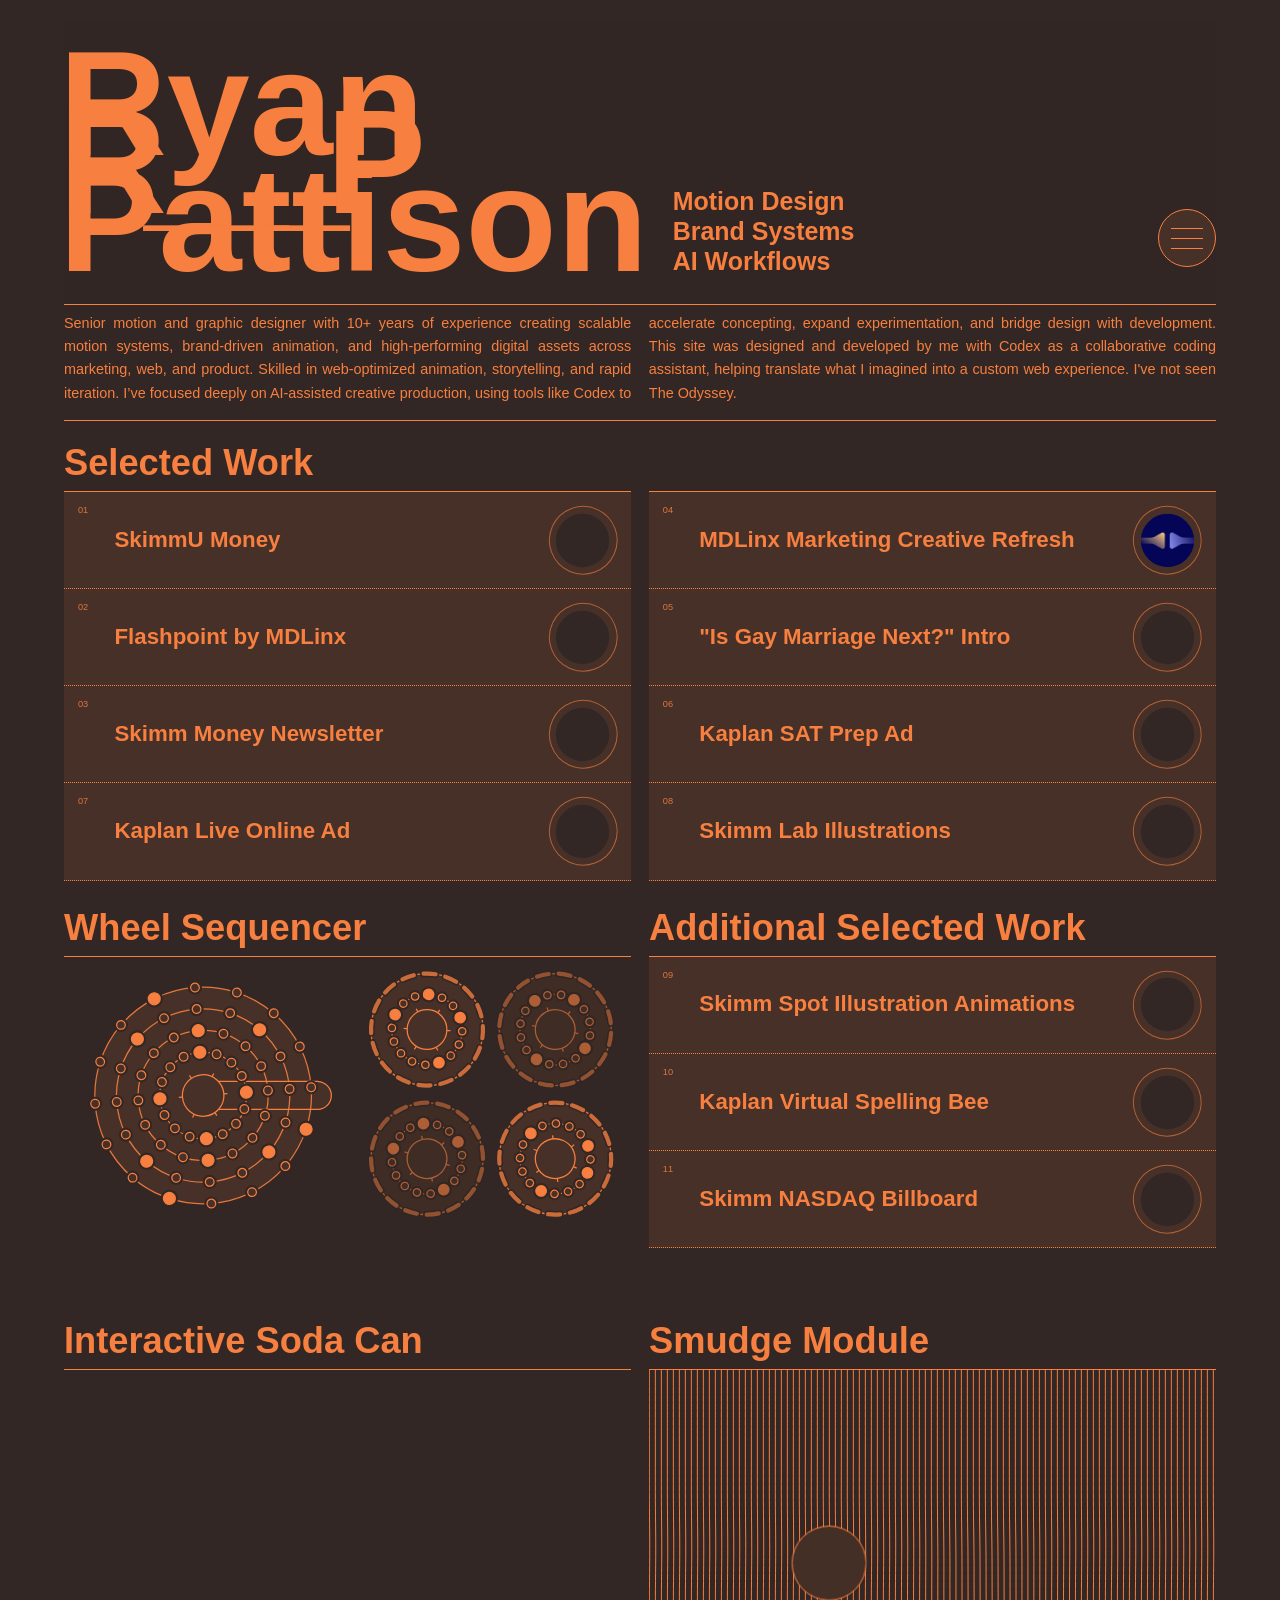
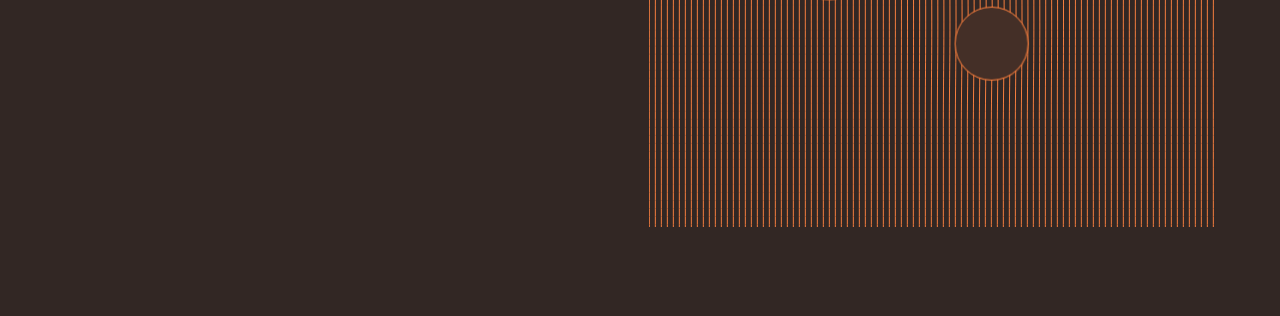
==== commit 5f2f6209: "Thumbnail Update" ====
--- a/index.html
+++ b/index.html
@@ -23,7 +23,7 @@
     <link rel="preconnect" href="https://fonts.googleapis.com" />
     <link rel="preconnect" href="https://fonts.gstatic.com" crossorigin />
     <link href="https://fonts.googleapis.com/css2?family=Inter:wght@400;700&display=swap" rel="stylesheet" />
-    <link rel="stylesheet" href="./styles.css?v=home-content-rise-20260921cn" />
+    <link rel="stylesheet" href="./styles.css?v=home-mdlinx-thumbnail-20260921co" />
     <script>
       (() => {
         const reveal = () => document.documentElement.classList.remove("fonts-loading");
@@ -37,7 +37,7 @@
         ]).then(reveal, reveal);
       })();
     </script>
-    <script src="./script.js?v=home-content-rise-20260921cn" defer></script>
+    <script src="./script.js?v=home-mdlinx-thumbnail-20260921co" defer></script>
     <script src="./cylinder-stage.bundle.js?v=restored-wireframe-bundle-20260714j" defer></script>
   </head>
   <body class="palette-enter home-content-loading">
@@ -231,7 +231,9 @@
               <span class="home-selected-list-number">04</span>
               <span class="home-selected-list-title">MDLinx Marketing Creative Refresh</span>
               <figure class="secondary-project-preview home-selected-preview" aria-hidden="true">
-                <div class="secondary-project-preview-media"></div>
+                <div class="secondary-project-preview-media">
+                  <img src="./assets/images/mdlinx-creative-refresh/mdl-thumbnail.jpg" alt="" loading="eager" decoding="async" />
+                </div>
                 <svg viewBox="0 0 100 100">
                   <circle class="preview-ring-trail" cx="50" cy="50" r="48"></circle>
                   <circle class="preview-ring-main" cx="50" cy="50" r="48"></circle>
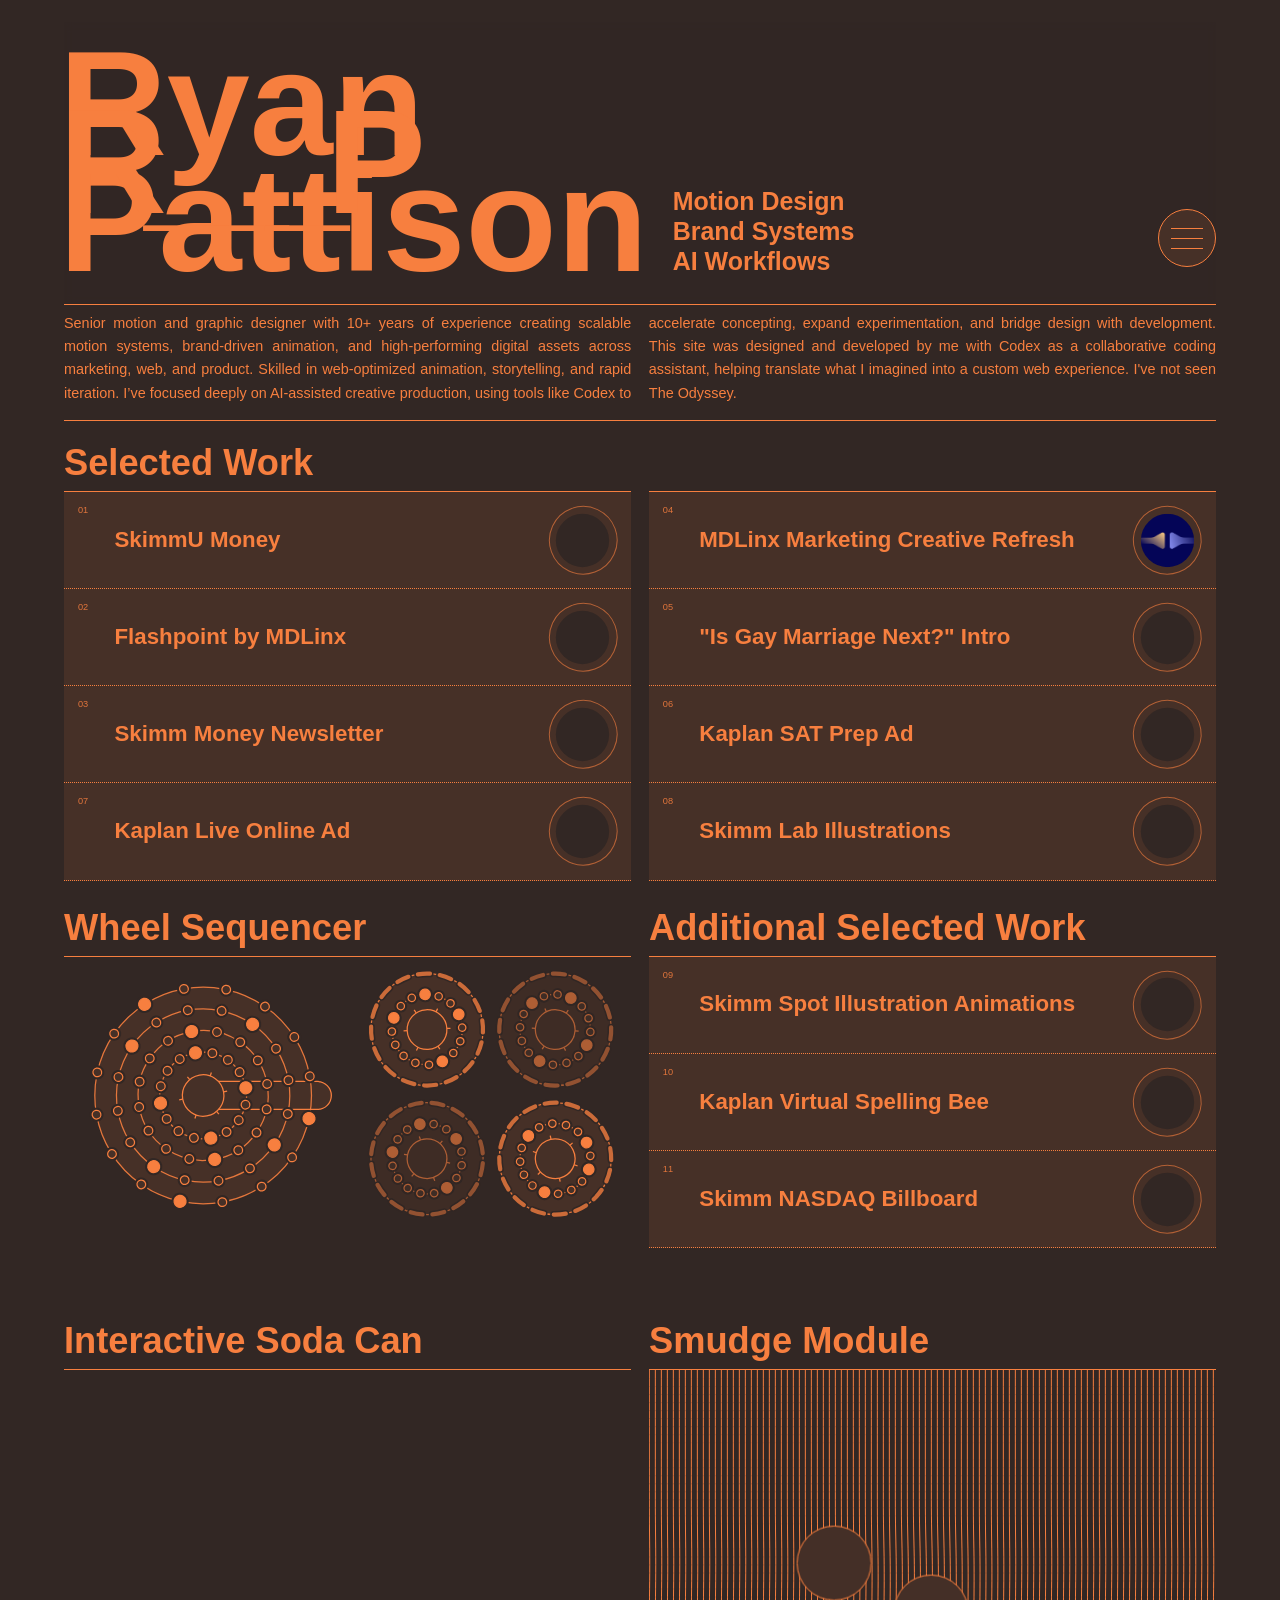
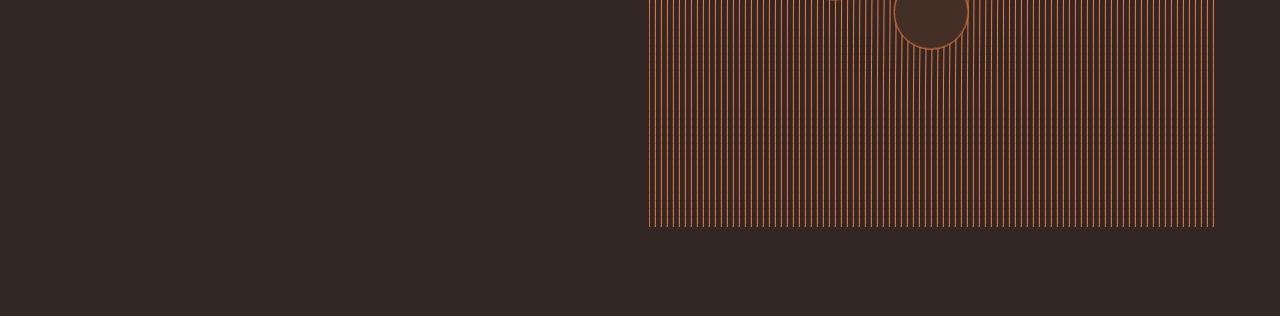
==== commit b61f35e5: "Link Fix" ====
--- a/index.html
+++ b/index.html
@@ -23,7 +23,7 @@
     <link rel="preconnect" href="https://fonts.googleapis.com" />
     <link rel="preconnect" href="https://fonts.gstatic.com" crossorigin />
     <link href="https://fonts.googleapis.com/css2?family=Inter:wght@400;700&display=swap" rel="stylesheet" />
-    <link rel="stylesheet" href="./styles.css?v=home-mdlinx-thumbnail-20260921co" />
+    <link rel="stylesheet" href="./styles.css?v=mdlinx-home-link-fix-20260921cp" />
     <script>
       (() => {
         const reveal = () => document.documentElement.classList.remove("fonts-loading");
@@ -37,7 +37,7 @@
         ]).then(reveal, reveal);
       })();
     </script>
-    <script src="./script.js?v=home-mdlinx-thumbnail-20260921co" defer></script>
+    <script src="./script.js?v=mdlinx-home-link-fix-20260921cp" defer></script>
     <script src="./cylinder-stage.bundle.js?v=restored-wireframe-bundle-20260714j" defer></script>
   </head>
   <body class="palette-enter home-content-loading">
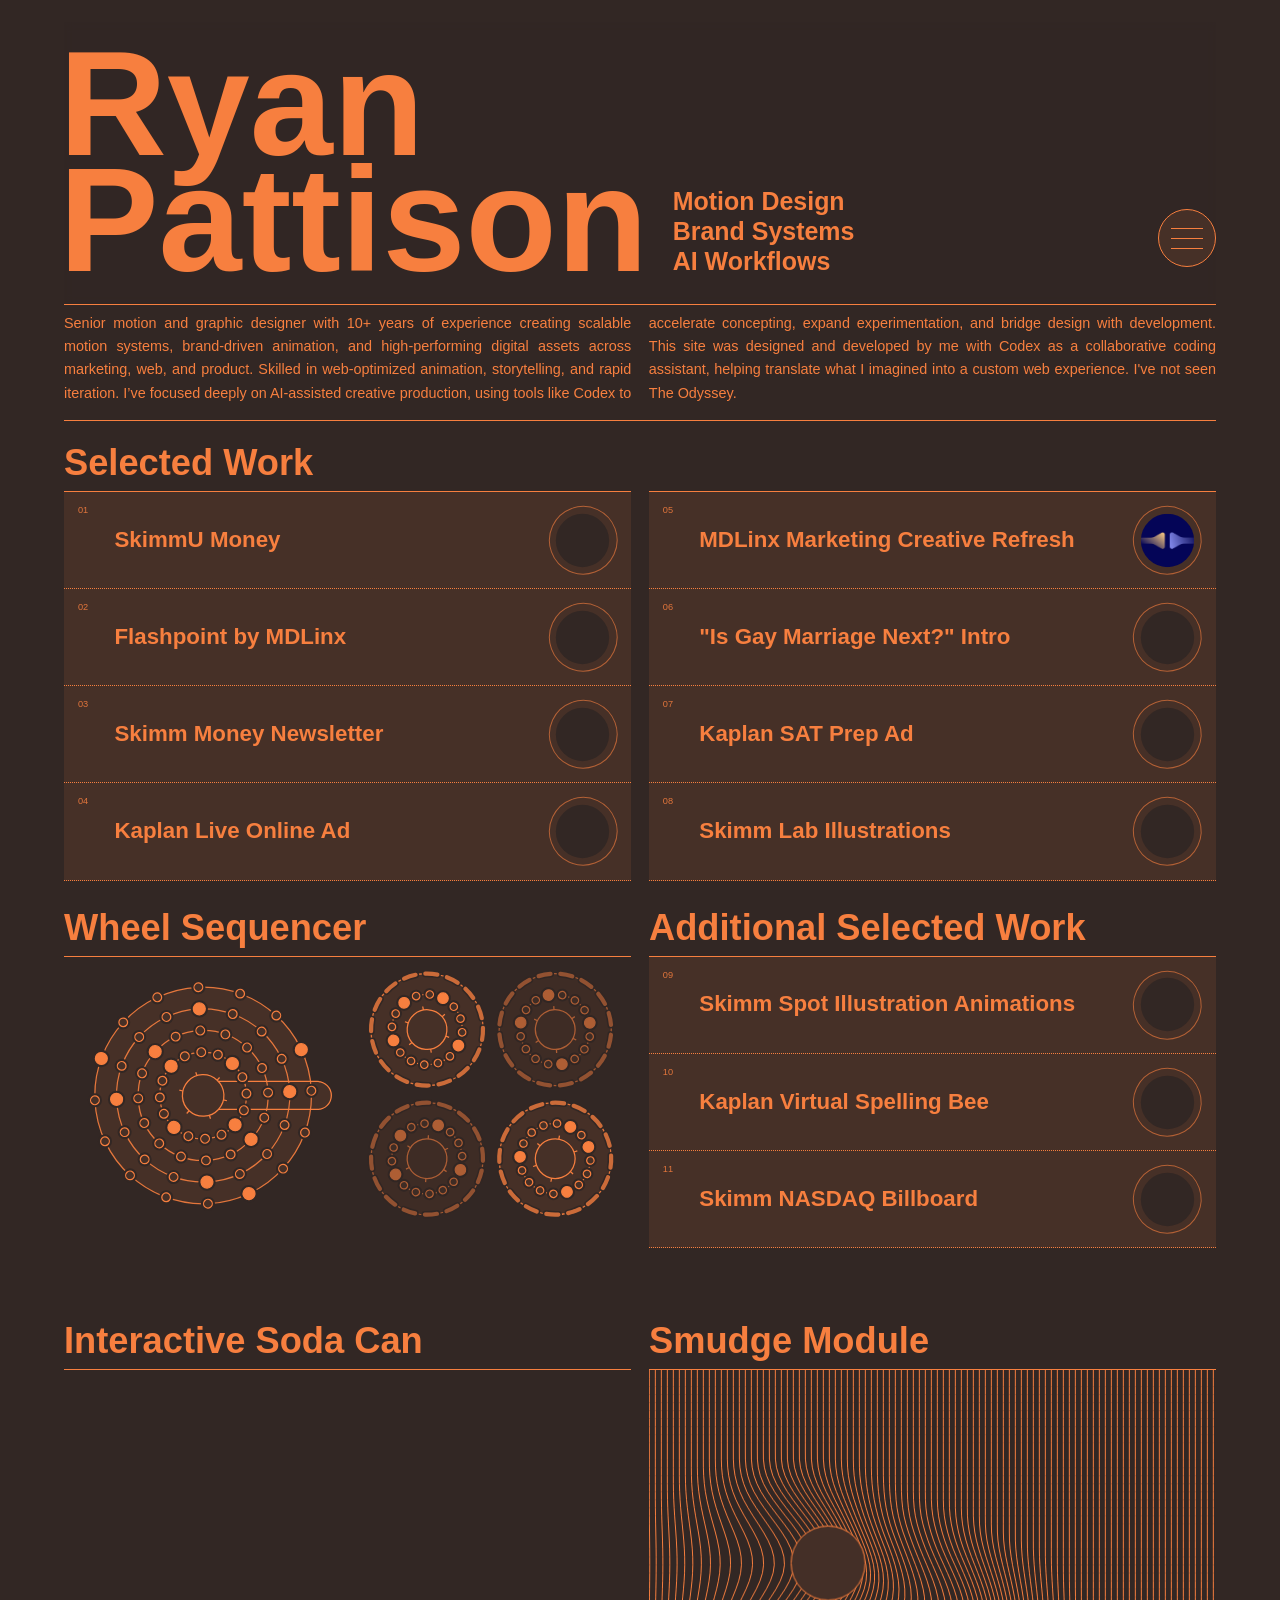
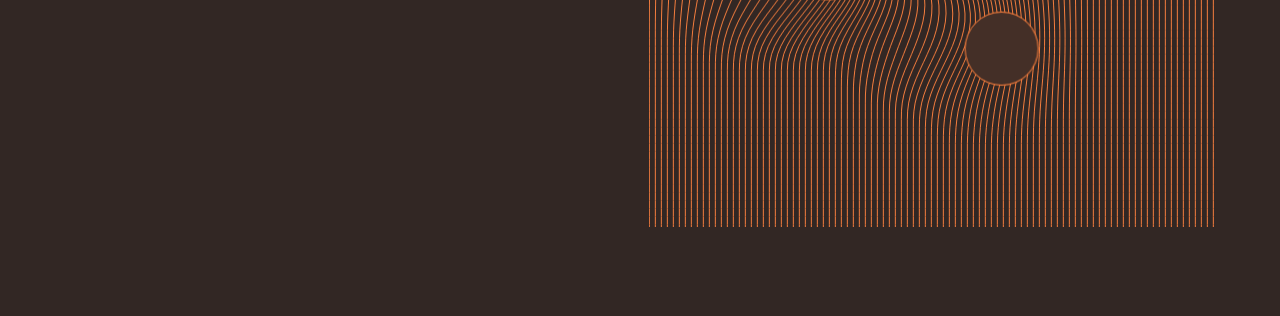
==== commit b5efbe83: "Cosmetics" ====
--- a/index.html
+++ b/index.html
@@ -23,7 +23,7 @@
     <link rel="preconnect" href="https://fonts.googleapis.com" />
     <link rel="preconnect" href="https://fonts.gstatic.com" crossorigin />
     <link href="https://fonts.googleapis.com/css2?family=Inter:wght@400;700&display=swap" rel="stylesheet" />
-    <link rel="stylesheet" href="./styles.css?v=mdlinx-home-link-fix-20260921cp" />
+    <link rel="stylesheet" href="./styles.css?v=home-mobile-spacer-fix-20260921cs" />
     <script>
       (() => {
         const reveal = () => document.documentElement.classList.remove("fonts-loading");
@@ -37,7 +37,7 @@
         ]).then(reveal, reveal);
       })();
     </script>
-    <script src="./script.js?v=mdlinx-home-link-fix-20260921cp" defer></script>
+    <script src="./script.js?v=home-mobile-spacer-fix-20260921cs" defer></script>
     <script src="./cylinder-stage.bundle.js?v=restored-wireframe-bundle-20260714j" defer></script>
   </head>
   <body class="palette-enter home-content-loading">
@@ -208,7 +208,7 @@
               </figure>
             </a>
             <a class="home-selected-list-item" href="./project.html?project=social-system">
-              <span class="home-selected-list-number">07</span>
+              <span class="home-selected-list-number">04</span>
               <span class="home-selected-list-title">Kaplan Live Online Ad</span>
               <figure class="secondary-project-preview home-selected-preview" aria-hidden="true">
                 <div class="secondary-project-preview-media"></div>
@@ -228,7 +228,7 @@
 
           <div class="home-selected-list-items">
             <a class="home-selected-list-item" href="./project.html?project=mdlinx-rebrand-marketing-material-development">
-              <span class="home-selected-list-number">04</span>
+              <span class="home-selected-list-number">05</span>
               <span class="home-selected-list-title">MDLinx Marketing Creative Refresh</span>
               <figure class="secondary-project-preview home-selected-preview" aria-hidden="true">
                 <div class="secondary-project-preview-media">
@@ -241,7 +241,7 @@
               </figure>
             </a>
             <a class="home-selected-list-item" href="./project.html?project=interface-studies">
-              <span class="home-selected-list-number">05</span>
+              <span class="home-selected-list-number">06</span>
               <span class="home-selected-list-title">&quot;Is Gay Marriage Next?&quot; Intro</span>
               <figure class="secondary-project-preview home-selected-preview" aria-hidden="true">
                 <div class="secondary-project-preview-media"></div>
@@ -252,7 +252,7 @@
               </figure>
             </a>
             <a class="home-selected-list-item" href="./project.html?project=launch-cutdowns">
-              <span class="home-selected-list-number">06</span>
+              <span class="home-selected-list-number">07</span>
               <span class="home-selected-list-title">Kaplan SAT Prep Ad</span>
               <figure class="secondary-project-preview home-selected-preview" aria-hidden="true">
                 <div class="secondary-project-preview-media"></div>
--- a/styles.css
+++ b/styles.css
@@ -1163,6 +1163,7 @@
   .home-feature-row {
     grid-template-columns: 1fr;
     column-gap: 0;
+    row-gap: 0;
   }
 
   .home-selected-list::after,
@@ -1184,22 +1185,28 @@
 
   .home-additional-list {
     order: 2;
+    margin-top: 0;
+  }
+
+  .home-additional-list .home-selected-list-items {
+    border-top: 0;
   }
 
   .home-wheel-module {
     order: 3;
-    margin-top: 10px;
+    margin-top: clamp(30px, 4.2vw, 46px);
   }
 
   .home-selected-work {
     order: 4;
+    margin-top: clamp(20px, 2.2vw, 36px);
   }
 
   .home-playground-grid {
     order: 5;
   }
 
-  .home-selected-heading-spacer {
+  .selected-work-heading.home-selected-heading.home-selected-heading-spacer {
     display: none;
   }
 
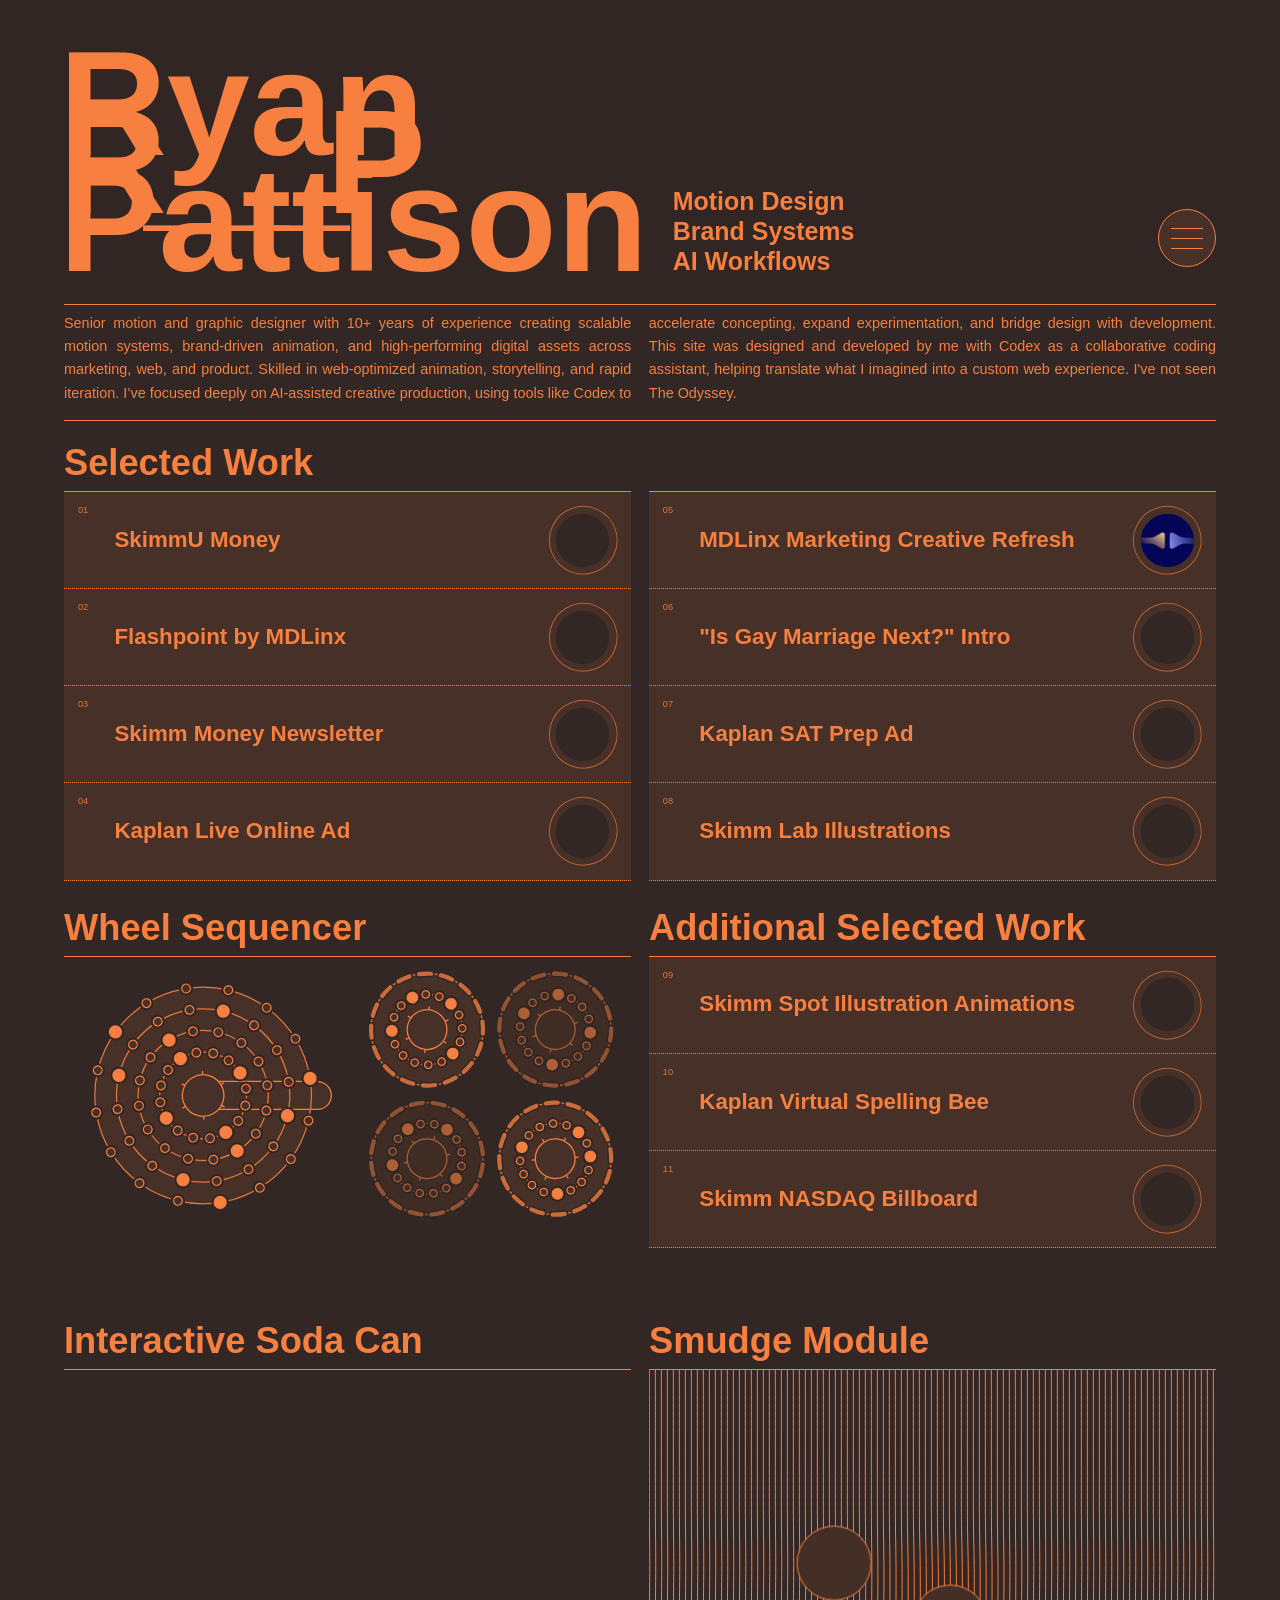
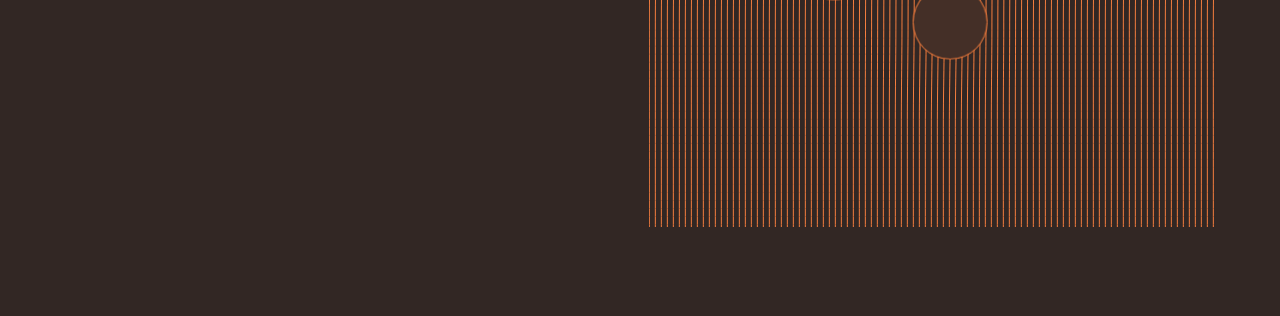
==== commit 88e88ca7: "Link fix mobile" ====
--- a/index.html
+++ b/index.html
@@ -23,7 +23,7 @@
     <link rel="preconnect" href="https://fonts.googleapis.com" />
     <link rel="preconnect" href="https://fonts.gstatic.com" crossorigin />
     <link href="https://fonts.googleapis.com/css2?family=Inter:wght@400;700&display=swap" rel="stylesheet" />
-    <link rel="stylesheet" href="./styles.css?v=home-mobile-spacer-fix-20260921cs" />
+    <link rel="stylesheet" href="./styles.css?v=mdlinx-mobile-route-20260921ct" />
     <script>
       (() => {
         const reveal = () => document.documentElement.classList.remove("fonts-loading");
@@ -37,7 +37,7 @@
         ]).then(reveal, reveal);
       })();
     </script>
-    <script src="./script.js?v=home-mobile-spacer-fix-20260921cs" defer></script>
+    <script src="./script.js?v=mdlinx-mobile-route-20260921ct" defer></script>
     <script src="./cylinder-stage.bundle.js?v=restored-wireframe-bundle-20260714j" defer></script>
   </head>
   <body class="palette-enter home-content-loading">
